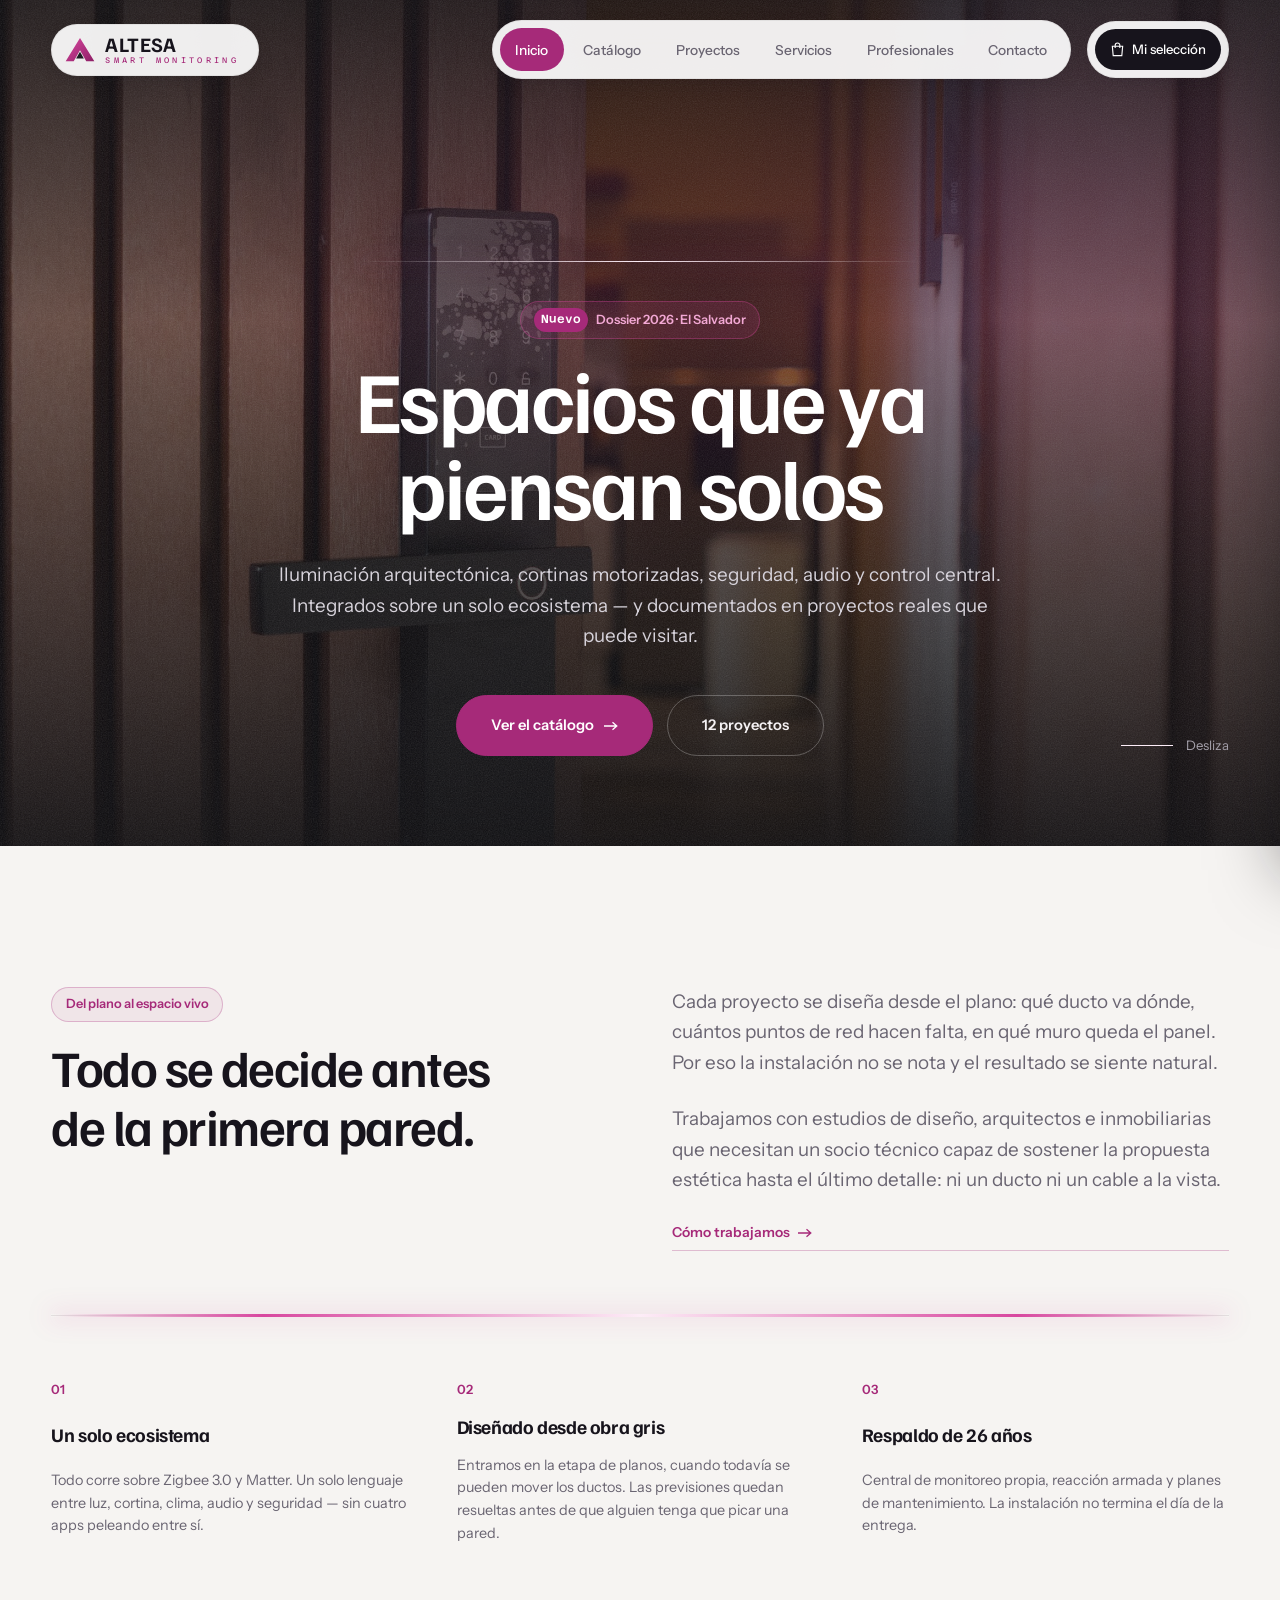
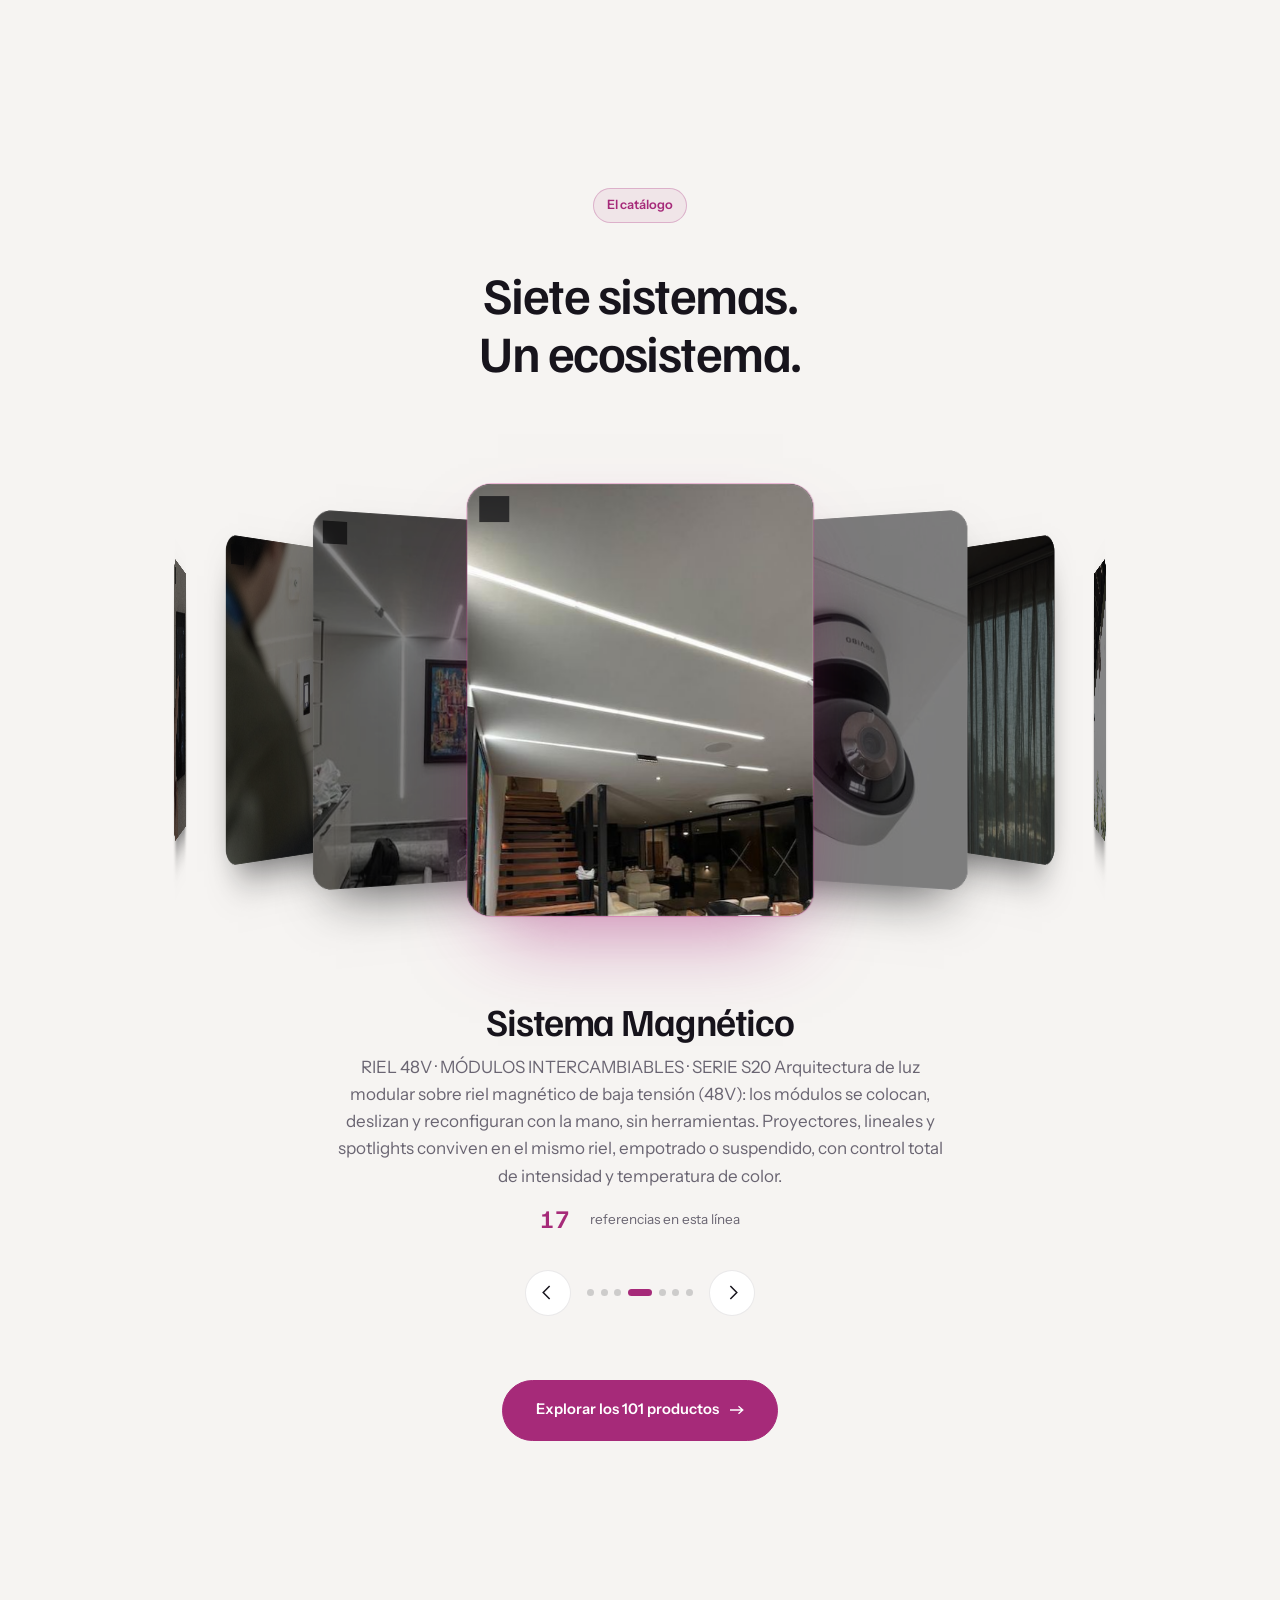
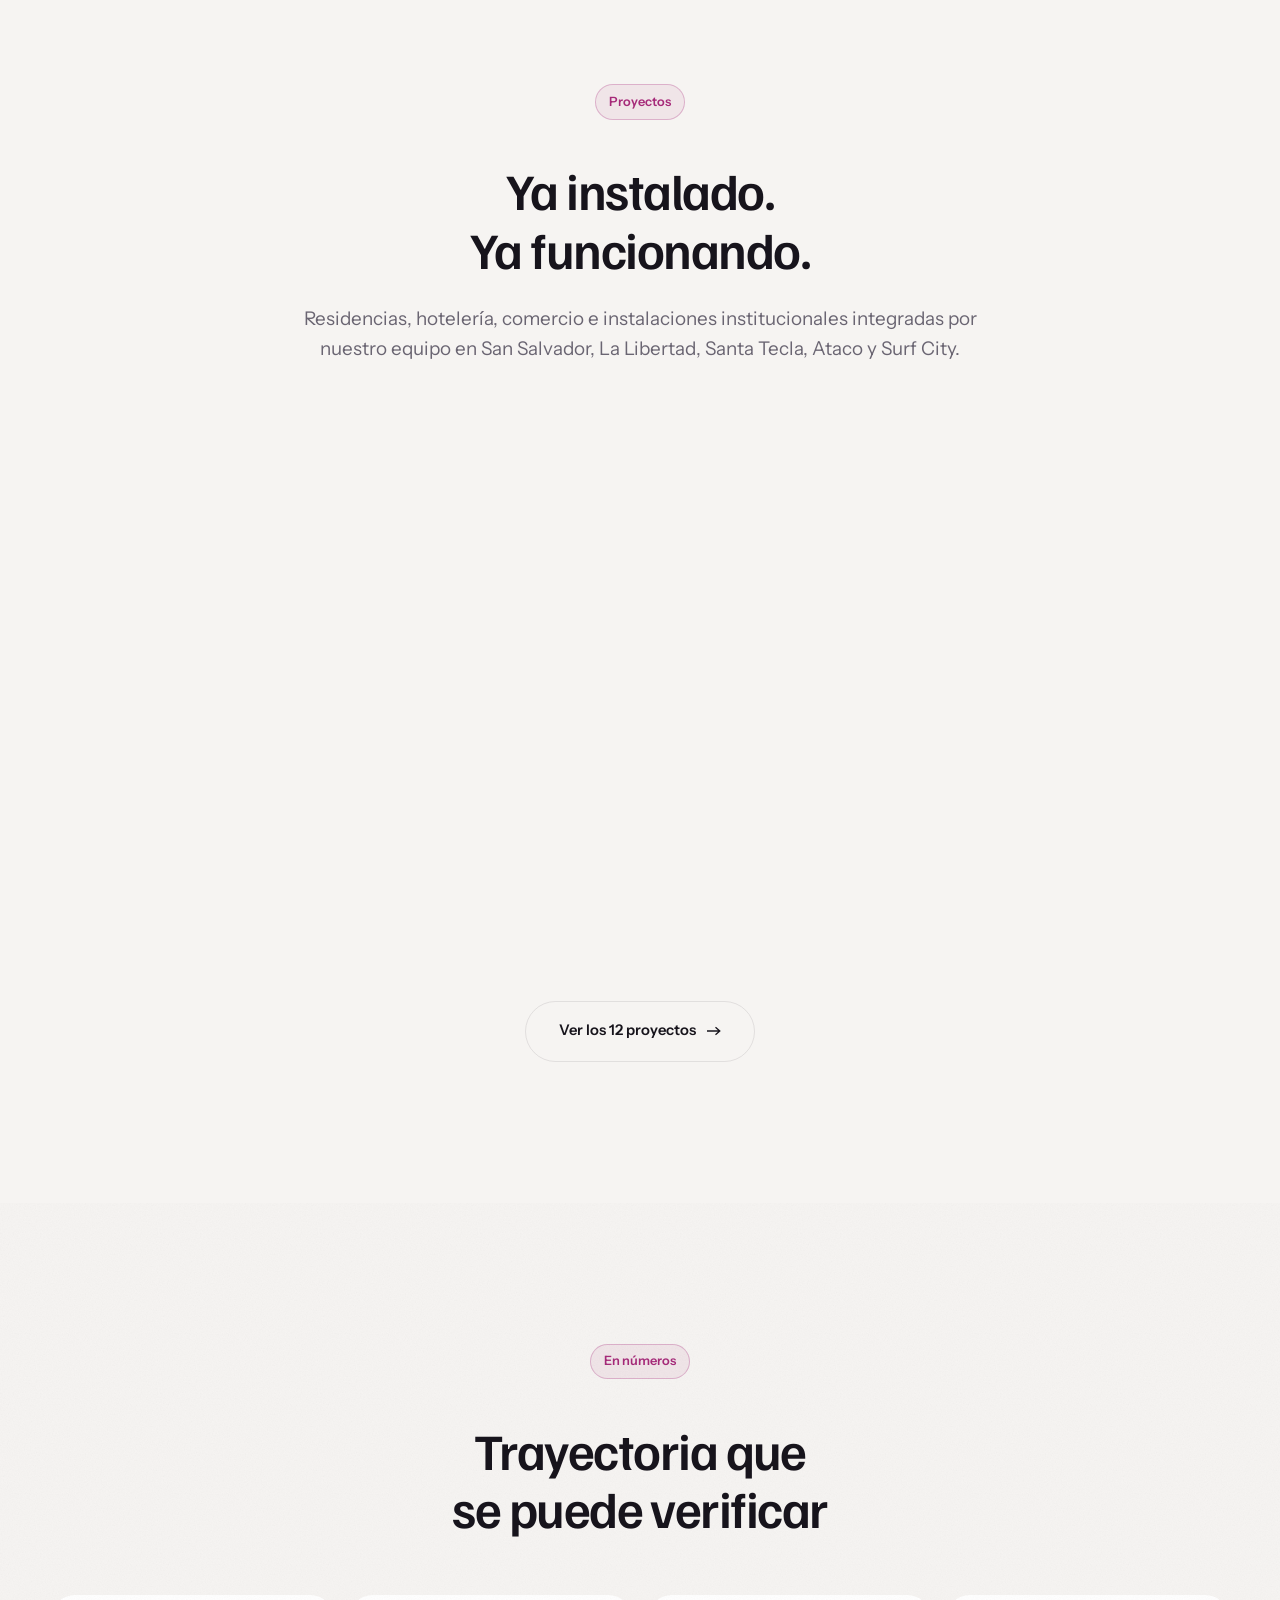
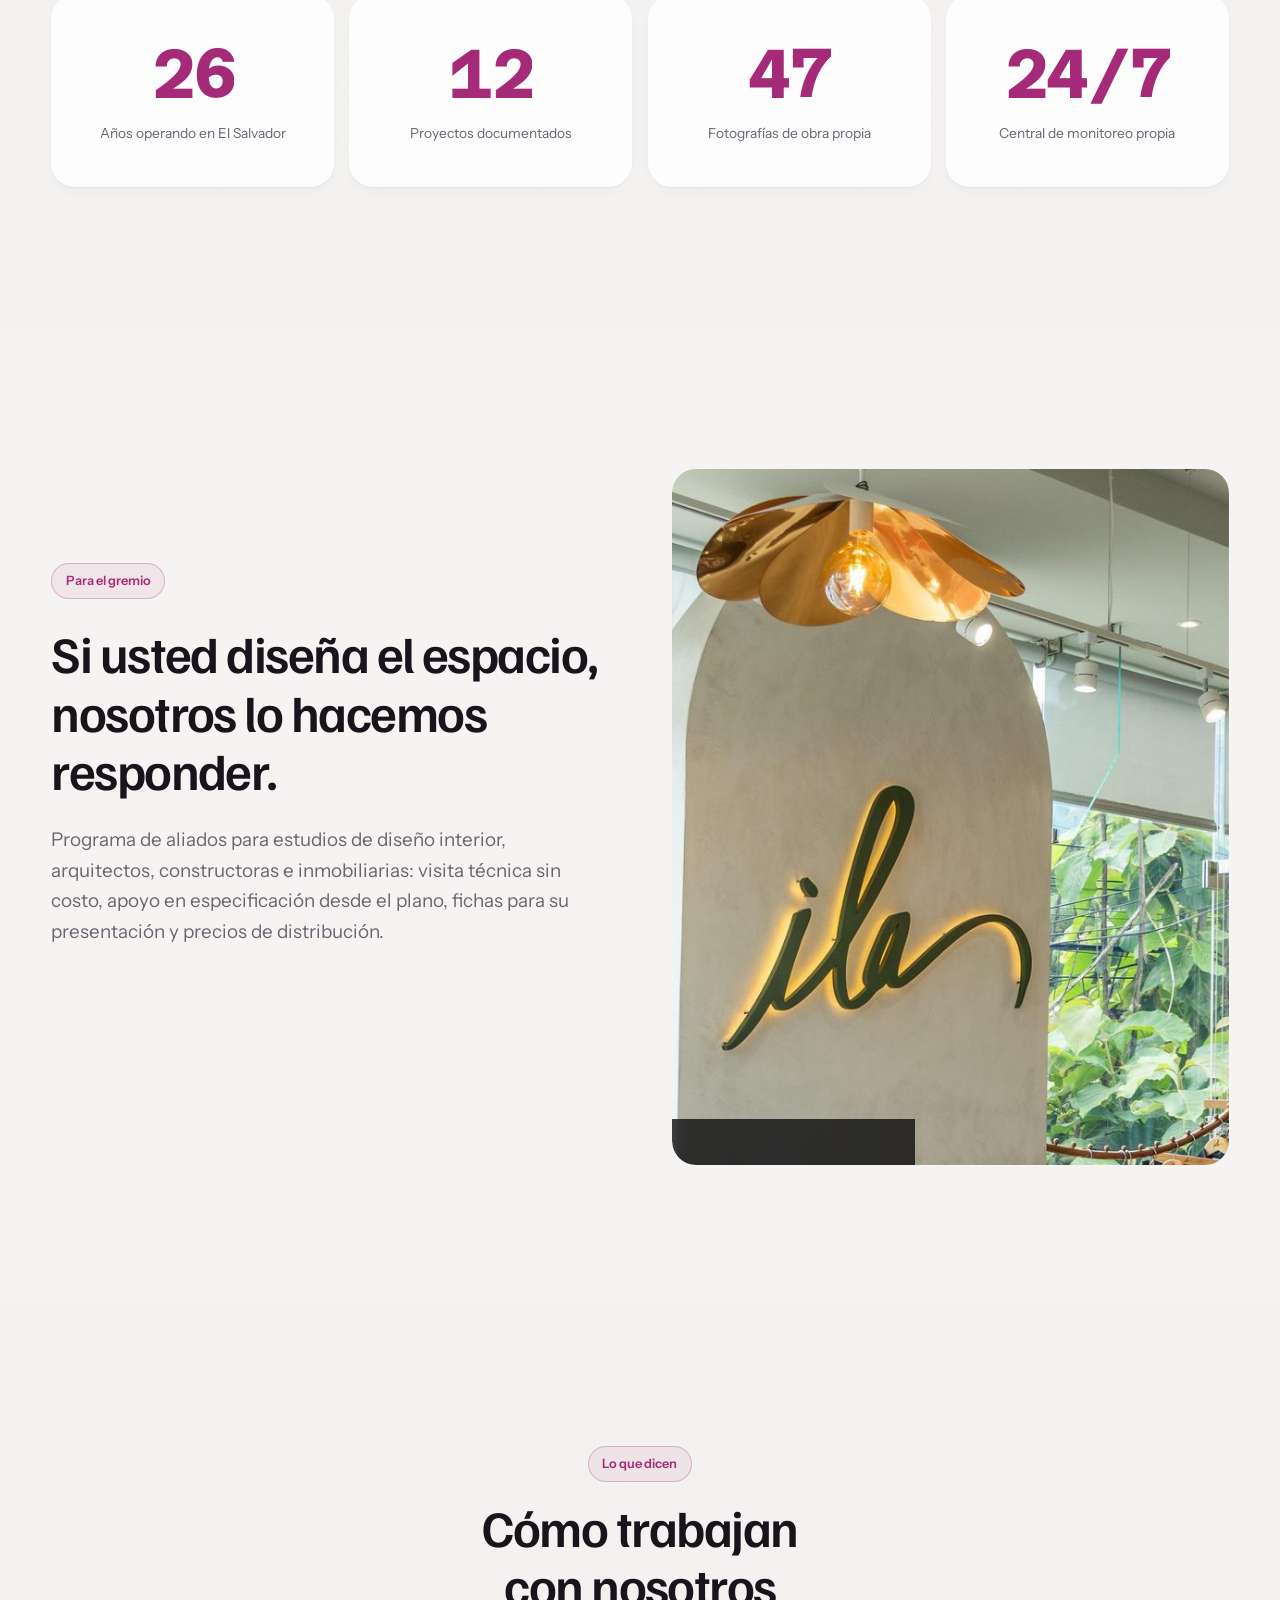
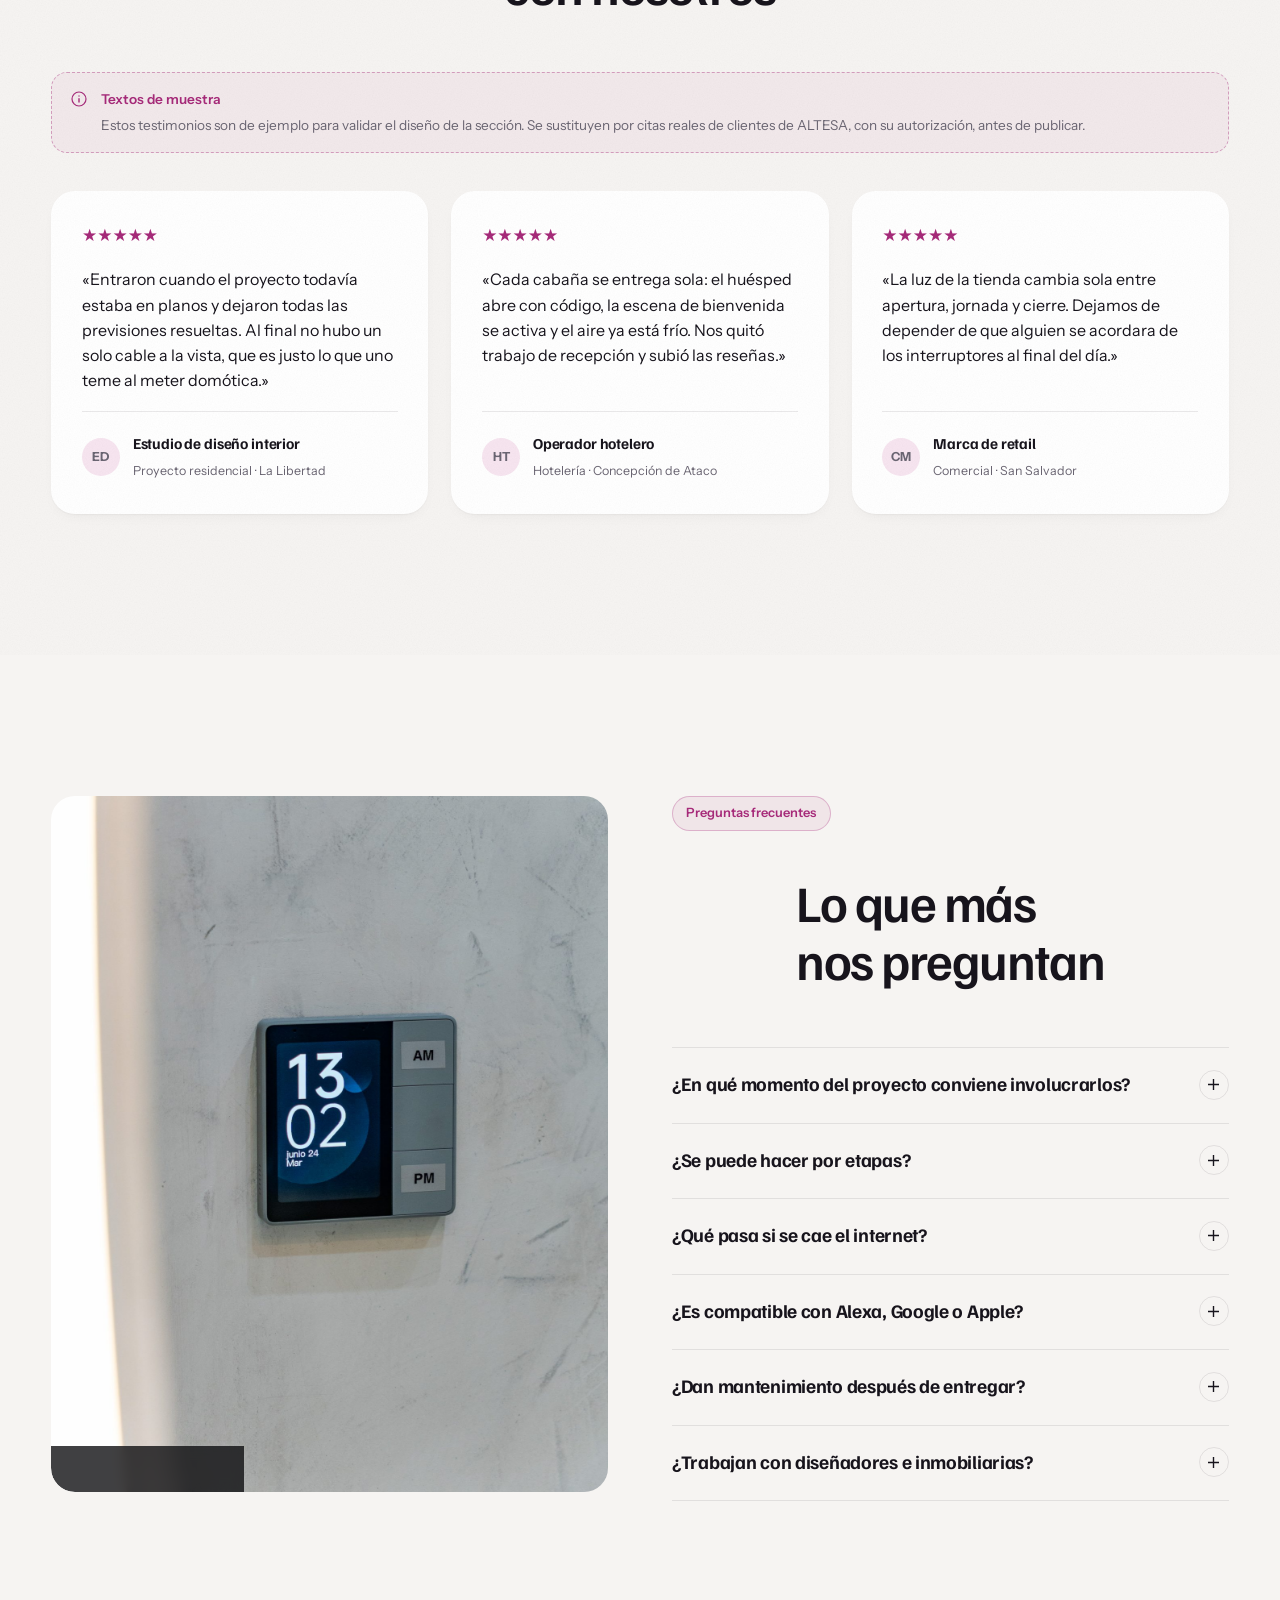
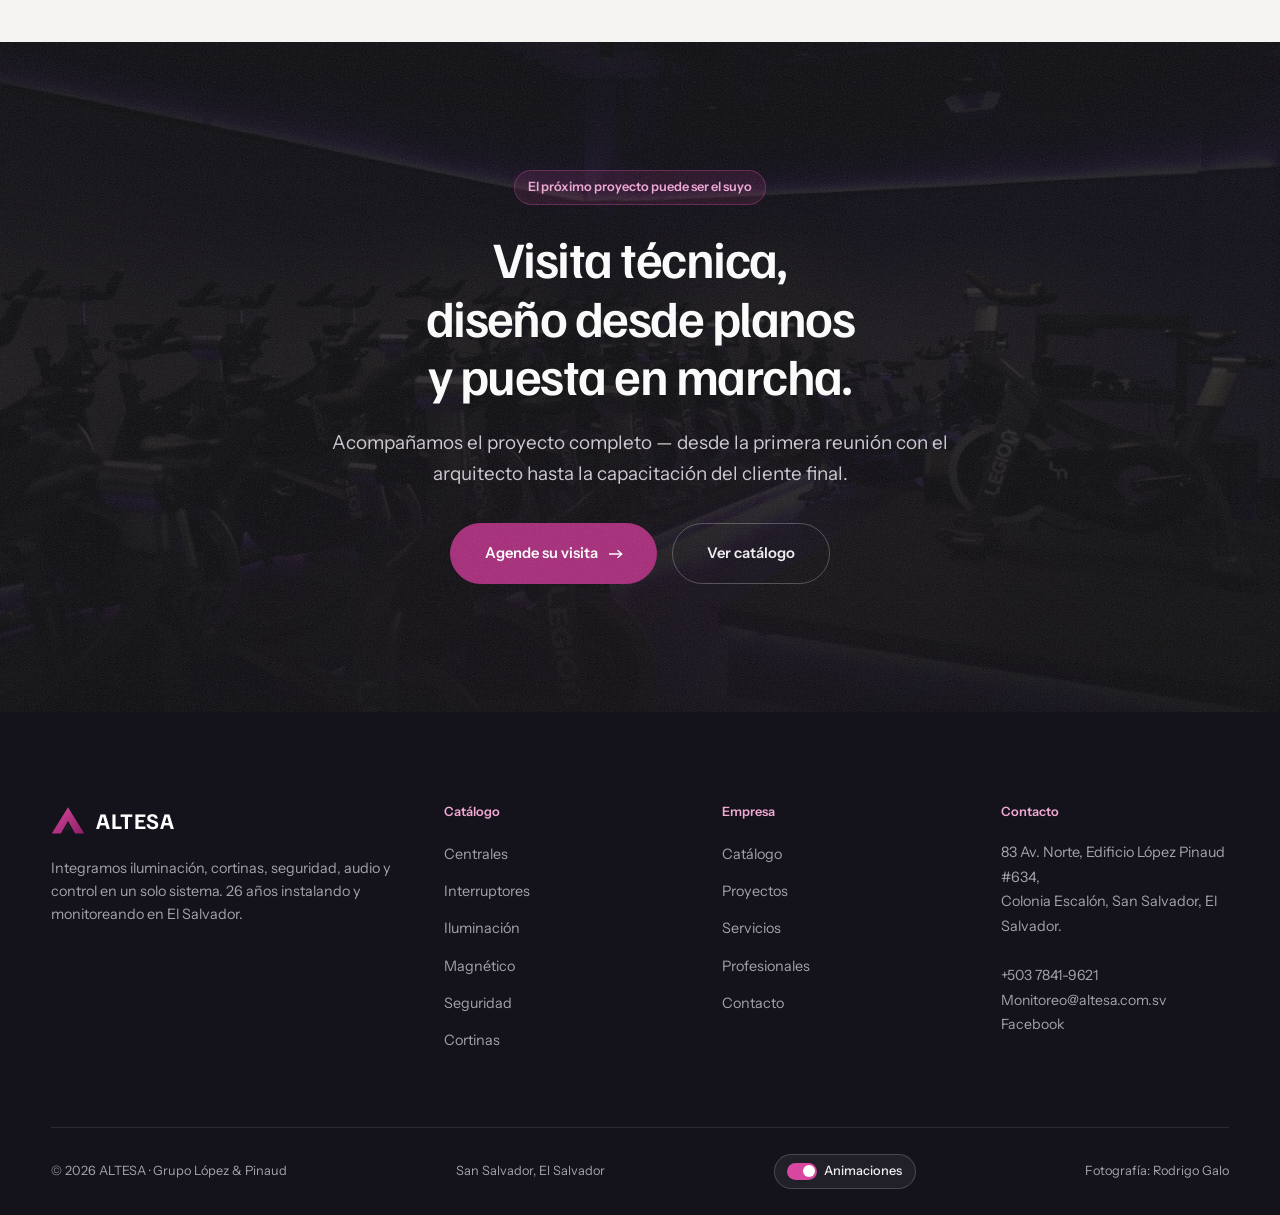
==== public/index.html @ 758accfa "Barra de filtros compacta: de 380 a 130 px Con 7 categorías y 20 tipos, la barra pegajosa ocupaba má" ====
<!doctype html>
<html lang="es">
<head>
<meta charset="utf-8">
<meta name="viewport" content="width=device-width,initial-scale=1">
<title>ALTESA Smart Monitoring · Catálogo de espacios inteligentes</title>
<meta name="description" content="Iluminación arquitectónica, cortinas motorizadas, seguridad, audio y control central para residencias, hotelería y comercio en El Salvador. Catálogo para diseñadores, arquitectos e inmobiliarias.">
<link rel="preconnect" href="https://fonts.googleapis.com">
<link rel="preconnect" href="https://fonts.gstatic.com" crossorigin>
<link href="https://fonts.googleapis.com/css2?family=Familjen+Grotesk:wght@400;500;600;700&family=Instrument+Sans:wght@400;500;600&family=Azeret+Mono:wght@400;500&display=swap" rel="stylesheet">
<link rel="stylesheet" href="assets/css/site.css?v=20260812-6">
</head>
<body>

<!-- ================= 01 · HERO ================= -->
<section class="hero grain">
  <div class="hero__media">
    <img src="img/hero/hero-op1-chapa-ataco.jpg" alt="Chapa inteligente instalada por ALTESA en una puerta de Cabañas Ataco, con el interior encendido detrás" fetchpriority="high">
  </div>
  <div class="wrap hero__in">
    <div class="hero__beam"></div>
    <div data-mo-group="">
      <p class="tagline"><b>Nuevo</b> Dossier 2026 · El Salvador</p>
      <h1 class="display d1 mt-s">Espacios que ya piensan solos</h1>
      <p class="lead">Iluminación arquitectónica, cortinas motorizadas, seguridad, audio y control central.
        Integrados sobre un solo ecosistema — y documentados en proyectos reales que puede visitar.</p>
      <div class="hero__acts">
        <a class="btn btn--lg" href="catalogo.html"><span>Ver el catálogo</span><svg class="arw" width="14" height="10" viewBox="0 0 14 10" fill="none"><path d="M0 5h12M8.5 1.2 12.8 5 8.5 8.8" stroke="currentColor" stroke-width="1.3"/></svg></a>
        <a class="btn btn--ghost btn--lg" href="proyectos.html"><span>12 proyectos</span></a>
      </div>
    </div>
  </div>
  <div class="hero__scroll"><i></i><span>Desliza</span></div>
</section>

<!-- ================= 02 · POSICIONAMIENTO ================= -->
<section class="section">
  <div class="wrap">
    <div class="split split--top">
      <div data-mo-group="">
        <p class="tagline">Del plano al espacio vivo</p>
        <h2 class="display d2 mt-s">Todo se decide antes<br>de la primera pared.</h2>
      </div>
      <div class="stack" data-mo-group="">
        <p class="lead">Cada proyecto se diseña desde el plano: qué ducto va dónde, cuántos puntos de red hacen falta,
          en qué muro queda el panel. Por eso la instalación no se nota y el resultado se siente natural.</p>
        <p class="lead">Trabajamos con estudios de diseño, arquitectos e inmobiliarias que necesitan un socio técnico
          capaz de sostener la propuesta estética hasta el último detalle: ni un ducto ni un cable a la vista.</p>
        <a class="linkline" href="servicios.html" style="color:var(--plum)">Cómo trabajamos
          <svg class="arw" width="14" height="10" viewBox="0 0 14 10" fill="none"><path d="M0 5h12M8.5 1.2 12.8 5 8.5 8.8" stroke="currentColor" stroke-width="1.3"/></svg></a>
      </div>
    </div>

    <div class="lightline mt-l"></div>

    <div class="pillars mt-l" data-mo-group="">
      <div class="pillar">
        <span class="pillar__n">01</span>
        <h3>Un solo ecosistema</h3>
        <p>Todo corre sobre Zigbee 3.0 y Matter. Un solo lenguaje entre luz, cortina, clima, audio y seguridad —
          sin cuatro apps peleando entre sí.</p>
      </div>
      <div class="pillar">
        <span class="pillar__n">02</span>
        <h3>Diseñado desde obra gris</h3>
        <p>Entramos en la etapa de planos, cuando todavía se pueden mover los ductos. Las previsiones quedan resueltas antes de que
          alguien tenga que picar una pared.</p>
      </div>
      <div class="pillar">
        <span class="pillar__n">03</span>
        <h3>Respaldo de 26 años</h3>
        <p>Central de monitoreo propia, reacción armada y planes de mantenimiento. La instalación no termina
          el día de la entrega.</p>
      </div>
    </div>
  </div>
</section>

<!-- ================= 03 · CATÁLOGO (coverflow a pantalla) ================= -->
<section class="section sec-full" id="catalogo">
  <div class="wrap">
    <div class="shead" data-mo-group="">
      <p class="tagline">El catálogo</p>
      <h2 class="display d2 mt-s">Siete sistemas.<br>Un ecosistema.</h2>
    </div>
  </div>
  <div class="wrap wrap--wide">
    <div id="coverflow" tabindex="0" aria-label="Categorías del catálogo"></div>
  </div>
  <div class="wrap center mt-l" data-mo>
    <a class="btn btn--lg" href="catalogo.html"><span>Explorar los 101 productos</span><svg class="arw" width="14" height="10" viewBox="0 0 14 10" fill="none"><path d="M0 5h12M8.5 1.2 12.8 5 8.5 8.8" stroke="currentColor" stroke-width="1.3"/></svg></a>
  </div>
</section>

<!-- ================= 04 · PROYECTOS (marquesina) ================= -->
<section class="section">
  <div class="wrap">
    <div class="shead" data-mo-group="">
      <p class="tagline">Proyectos</p>
      <h2 class="display d2 mt-s">Ya instalado.<br>Ya funcionando.</h2>
      <p class="lead">Residencias, hotelería, comercio e instalaciones institucionales integradas por nuestro equipo
        en San Salvador, La Libertad, Santa Tecla, Ataco y Surf City.</p>
    </div>
  </div>
  <div id="mqProyectos"></div>
  <div class="wrap center mt-l" data-mo>
    <a class="btn btn--ghost btn--lg" href="proyectos.html"><span>Ver los 12 proyectos</span><svg class="arw" width="14" height="10" viewBox="0 0 14 10" fill="none"><path d="M0 5h12M8.5 1.2 12.8 5 8.5 8.8" stroke="currentColor" stroke-width="1.3"/></svg></a>
  </div>
</section>

<!-- ================= 05 · CONTADOR ================= -->
<section class="section dark grain">
  <div class="wrap">
    <div class="shead center" data-mo-group="">
      <p class="tagline">En números</p>
      <h2 class="display d2 mt-s">Trayectoria que<br>se puede verificar</h2>
    </div>
  </div>
  <div class="wrap">
    <div class="counter">
      <div class="cstat" data-mo>
        <span class="cstat__v"><span class="odo" data-odo="26"></span></span>
        <span class="cstat__lbl">Años operando en El Salvador</span>
      </div>
      <div class="cstat" data-mo>
        <span class="cstat__v"><span class="odo" data-odo="12"></span></span>
        <span class="cstat__lbl">Proyectos documentados</span>
      </div>
      <div class="cstat" data-mo>
        <span class="cstat__v"><span class="odo" data-odo="47"></span></span>
        <span class="cstat__lbl">Fotografías de obra propia</span>
      </div>
      <div class="cstat" data-mo>
        <span class="cstat__v"><span class="odo" data-odo="24/7"></span></span>
        <span class="cstat__lbl">Central de monitoreo propia</span>
      </div>
    </div>
  </div>
</section>

<!-- ================= 06 · PROFESIONALES ================= -->
<section class="section">
  <div class="wrap">
    <div class="split">
      <div class="stack" data-mo-group="">
        <p class="tagline">Para el gremio</p>
        <h2 class="display d2">Si usted diseña el espacio,<br>nosotros lo hacemos responder.</h2>
        <p class="lead">Programa de aliados para estudios de diseño interior, arquitectos, constructoras
          e inmobiliarias: visita técnica sin costo, apoyo en especificación desde el plano,
          fichas para su presentación y precios de distribución.</p>
        <div class="hero__acts">
          <a class="btn" href="profesionales.html"><span>Programa de aliados</span><svg class="arw" width="14" height="10" viewBox="0 0 14 10" fill="none"><path d="M0 5h12M8.5 1.2 12.8 5 8.5 8.8" stroke="currentColor" stroke-width="1.3"/></svg></a>
          <a class="btn btn--ghost" href="contacto.html"><span>Agendar visita</span></a>
        </div>
      </div>
      <figure class="figure" style="aspect-ratio:4/5" data-mo="right">
        <img class="par" data-par="34" src="img/proyectos/ila-studio-01.jpg" alt="ILA Studio: iluminación arquitectónica y escenas comerciales instaladas por ALTESA">
        <figcaption>ILA Studio · San Benito, San Salvador</figcaption>
      </figure>
    </div>
  </div>
</section>

<!-- ================= 07 · RESEÑAS ================= -->
<section class="section dark grain">
  <div class="wrap">
    <div class="shead">
      <div class="shead__top">
        <div data-mo-group="">
          <p class="tagline">Lo que dicen</p>
          <h2 class="display d2 mt-s">Cómo trabajan<br>con nosotros</h2>
        </div>
      </div>
    </div>

    <div class="notice" style="margin-bottom:clamp(1.5rem,3vw,2.4rem)" data-mo>
      <svg width="16" height="16" viewBox="0 0 16 16" fill="none" aria-hidden="true"><circle cx="8" cy="8" r="7" stroke="currentColor" stroke-width="1.2"/><path d="M8 7.2v4.2M8 4.6v.9" stroke="currentColor" stroke-width="1.4"/></svg>
      <p><b>Textos de muestra</b>Estos testimonios son de ejemplo para validar el diseño de la sección.
        Se sustituyen por citas reales de clientes de ALTESA, con su autorización, antes de publicar.</p>
    </div>

    <div class="revs" data-mo-group="">
      <article class="rev">
        <div class="rev__stars" aria-label="5 de 5">★★★★★</div>
        <p>«Entraron cuando el proyecto todavía estaba en planos y dejaron todas las previsiones resueltas.
          Al final no hubo un solo cable a la vista, que es justo lo que uno teme al meter domótica.»</p>
        <div class="rev__who"><span class="rev__av">ED</span>
          <div><b>Estudio de diseño interior</b><span>Proyecto residencial · La Libertad</span></div></div>
      </article>
      <article class="rev">
        <div class="rev__stars" aria-label="5 de 5">★★★★★</div>
        <p>«Cada cabaña se entrega sola: el huésped abre con código, la escena de bienvenida se activa
          y el aire ya está frío. Nos quitó trabajo de recepción y subió las reseñas.»</p>
        <div class="rev__who"><span class="rev__av">HT</span>
          <div><b>Operador hotelero</b><span>Hotelería · Concepción de Ataco</span></div></div>
      </article>
      <article class="rev">
        <div class="rev__stars" aria-label="5 de 5">★★★★★</div>
        <p>«La luz de la tienda cambia sola entre apertura, jornada y cierre. Dejamos de depender
          de que alguien se acordara de los interruptores al final del día.»</p>
        <div class="rev__who"><span class="rev__av">CM</span>
          <div><b>Marca de retail</b><span>Comercial · San Salvador</span></div></div>
      </article>
    </div>
  </div>
</section>

<!-- ================= 08 · PREGUNTAS ================= -->
<section class="section">
  <div class="wrap">
    <div class="split split--top">

      <figure class="figure figure--sticky" style="aspect-ratio:4/5" data-mo="left">
        <img class="par" data-par="26" src="img/proyectos/ila-studio-06.jpg" alt="Panel táctil de pared instalado por ALTESA en ILA Studio">
        <figcaption>Panel de control · ILA Studio</figcaption>
      </figure>

      <div>
    <div class="shead" style="justify-items:start;text-align:left" data-mo-group="">
      <p class="tagline">Preguntas frecuentes</p>
      <h2 class="display d2 mt-s">Lo que más<br>nos preguntan</h2>
    </div>

    <div class="acc" data-solo data-mo>
      <div class="acc__item">
        <button class="acc__q" type="button" aria-expanded="false">
          <span>¿En qué momento del proyecto conviene involucrarlos?</span>
          <span class="acc__ico"><svg width="11" height="11" viewBox="0 0 12 12" fill="none"><path d="M6 0v12M0 6h12" stroke="currentColor" stroke-width="1.5"/></svg></span>
        </button>
        <div class="acc__a"><div><p>Lo ideal es en planos, antes de fundir o levantar paredes. Ahí definimos ductos,
          puntos de red y alimentación sin costo adicional de obra. Aun así trabajamos en remodelaciones:
          existen módulos inalámbricos y de batería que evitan picar.</p></div></div>
      </div>
      <div class="acc__item">
        <button class="acc__q" type="button" aria-expanded="false">
          <span>¿Se puede hacer por etapas?</span>
          <span class="acc__ico"><svg width="11" height="11" viewBox="0 0 12 12" fill="none"><path d="M6 0v12M0 6h12" stroke="currentColor" stroke-width="1.5"/></svg></span>
        </button>
        <div class="acc__a"><div><p>Sí, y es lo que más recomendamos. Se deja el cableado y el gateway desde el inicio
          y luego se van sumando líneas — iluminación primero, después cortinas, audio o seguridad —
          sin rehacer nada de lo instalado.</p></div></div>
      </div>
      <div class="acc__item">
        <button class="acc__q" type="button" aria-expanded="false">
          <span>¿Qué pasa si se cae el internet?</span>
          <span class="acc__ico"><svg width="11" height="11" viewBox="0 0 12 12" fill="none"><path d="M6 0v12M0 6h12" stroke="currentColor" stroke-width="1.5"/></svg></span>
        </button>
        <div class="acc__a"><div><p>Las escenas, los horarios y los interruptores siguen funcionando: la lógica vive
          en el gateway local, dentro de la casa. Se pierde únicamente el control remoto desde fuera
          hasta que vuelve la conexión.</p></div></div>
      </div>
      <div class="acc__item">
        <button class="acc__q" type="button" aria-expanded="false">
          <span>¿Es compatible con Alexa, Google o Apple?</span>
          <span class="acc__ico"><svg width="11" height="11" viewBox="0 0 12 12" fill="none"><path d="M6 0v12M0 6h12" stroke="currentColor" stroke-width="1.5"/></svg></span>
        </button>
        <div class="acc__a"><div><p>Trabajamos sobre Zigbee 3.0 y Matter, que es el estándar al que se están alineando
          los grandes asistentes. Eso protege la inversión: los dispositivos siguen siendo compatibles
          aunque el cliente cambie de ecosistema más adelante.</p></div></div>
      </div>
      <div class="acc__item">
        <button class="acc__q" type="button" aria-expanded="false">
          <span>¿Dan mantenimiento después de entregar?</span>
          <span class="acc__ico"><svg width="11" height="11" viewBox="0 0 12 12" fill="none"><path d="M6 0v12M0 6h12" stroke="currentColor" stroke-width="1.5"/></svg></span>
        </button>
        <div class="acc__a"><div><p>Sí. Ofrecemos planes de mantenimiento preventivo y, para los sistemas de intrusión,
          monitoreo 24/7 desde nuestra central con reacción armada. Es la operación con la que ALTESA
          lleva 26 años.</p></div></div>
      </div>
      <div class="acc__item">
        <button class="acc__q" type="button" aria-expanded="false">
          <span>¿Trabajan con diseñadores e inmobiliarias?</span>
          <span class="acc__ico"><svg width="11" height="11" viewBox="0 0 12 12" fill="none"><path d="M6 0v12M0 6h12" stroke="currentColor" stroke-width="1.5"/></svg></span>
        </button>
        <div class="acc__a"><div><p>Es buena parte de nuestro trabajo. Tenemos un programa de aliados con precios de
          distribución, apoyo en especificación desde el plano y material para su presentación.
          <a href="profesionales.html" style="color:var(--plum);text-decoration:underline;text-underline-offset:3px">Ver el programa</a>.</p></div></div>
      </div>
    </div>

      </div>
    </div>
  </div>
</section>

<!-- ================= 09 · CTA ================= -->
<section class="cta cta--photo grain">
  <div class="cta__bg"><img class="par" data-par="40" src="img/proyectos/legion-04.jpg" alt=""></div>
  <div class="wrap cta__in" data-mo-group="">
    <p class="tagline">El próximo proyecto puede ser el suyo</p>
    <h2 class="display d2">Visita técnica,<br>diseño desde planos<br>y puesta en marcha.</h2>
    <p class="lead">Acompañamos el proyecto completo — desde la primera reunión con el arquitecto
      hasta la capacitación del cliente final.</p>
    <div class="cta__acts">
      <a class="btn btn--lg" href="contacto.html"><span>Agende su visita</span><svg class="arw" width="14" height="10" viewBox="0 0 14 10" fill="none"><path d="M0 5h12M8.5 1.2 12.8 5 8.5 8.8" stroke="currentColor" stroke-width="1.3"/></svg></a>
      <a class="btn btn--ghost btn--lg" href="catalogo.html"><span>Ver catálogo</span></a>
    </div>
  </div>
</section>

<script src="assets/js/data-catalogo.js?v=20260812-6"></script>
<script src="assets/js/data-proyectos.js?v=20260812-6"></script>
<script src="assets/js/site.js?v=20260812-6"></script>
</body>
</html>
---- public/assets/css/site.css ----
/* =========================================================================
   ALTESA Smart Monitoring — Sistema de diseño v1
   Concepto: "Portafolio de iluminación arquitectónica × ficha técnica"
   Motivo propietario: LA LÍNEA DE LUZ (su propio producto)
   ========================================================================= */

/* ---------- 1. Tokens --------------------------------------------------- */
:root{
  /* Marca */
  --plum:        #A62A79;
  --plum-2:      #D8479F;
  --plum-3:      #F2A8D4;
  --plum-soft:   #F7E5F0;
  --teal:        #0E3B49;
  --teal-2:      #14526605;

  /* Neutros oscuros */
  --ink:         #0B0B0E;
  --ink-2:       #111116;
  --ink-3:       #17171D;
  --ink-4:       #202027;

  /* Neutros claros */
  --paper:       #FFFFFF;
  --paper-2:     #F7F5F6;
  --paper-3:     #EDEAEC;

  /* Texto */
  --tx-dark:     #12121A;
  --tx-mid:      #5F5F6C;
  --tx-light:    #F4F1F3;
  --tx-light-2:  #A6A2AC;

  /* Líneas */
  --hair-dark:   rgba(255,255,255,.10);
  --hair-light:  rgba(18,18,26,.11);

  /* Luz */
  --glow-core:   #FDEDF7;
  --glow:        0 0 22px rgba(216,71,159,.50);
  --glow-soft:   0 0 40px rgba(216,71,159,.28);

  /* Tipografía */
  --f-display: "Familjen Grotesk", "Montserrat", system-ui, sans-serif;
  --f-body:    "Instrument Sans", system-ui, -apple-system, sans-serif;
  --f-mono:    "Azeret Mono", ui-monospace, "SFMono-Regular", monospace;

  /* Ritmo */
  --pad:       clamp(1.25rem, 4vw, 4.5rem);
  --sec:       clamp(4.5rem, 11vw, 10rem);
  --maxw:      1320px;

  /* Geometría redondeada (lenguaje Habitline) */
  --radius:    16px;
  --radius-lg: 24px;
  --radius-xl: 32px;
  --pill:      999px;

  /* Sombras suaves en lugar de filetes */
  --sh-1: 0 1px 2px rgba(22,20,26,.04), 0 6px 16px -8px rgba(22,20,26,.08);
  --sh-2: 0 2px 6px rgba(22,20,26,.05), 0 16px 40px -16px rgba(22,20,26,.16);
  --sh-3: 0 30px 70px -28px rgba(22,20,26,.26);

  /* Movimiento */
  --ease:      cubic-bezier(.16,1,.3,1);
  --ease-2:    cubic-bezier(.4,0,.2,1);
}

/* ---------- 2. Reset ---------------------------------------------------- */
*,*::before,*::after{box-sizing:border-box}
html{-webkit-text-size-adjust:100%;scroll-behavior:smooth}
@media (prefers-reduced-motion:reduce){html{scroll-behavior:auto}}
body{
  margin:0;
  font-family:var(--f-body);
  font-size:clamp(.95rem,.55vw + .82rem,1.0625rem);
  line-height:1.62;
  color:var(--tx-dark);
  background:var(--paper);
  -webkit-font-smoothing:antialiased;
  text-rendering:optimizeLegibility;
  overflow-x:hidden;
}
img,svg,video{display:block;max-width:100%}
img{height:auto}
button,input,select,textarea{font:inherit;color:inherit}
button{background:none;border:0;cursor:pointer;padding:0}
a{color:inherit;text-decoration:none}
ul,ol{margin:0;padding:0;list-style:none}
h1,h2,h3,h4,p,figure{margin:0}
::selection{background:var(--plum);color:#fff}
:focus-visible{outline:2px solid var(--plum-2);outline-offset:3px;border-radius:2px}

/* ---------- 3. Tipografía ---------------------------------------------- */
.display{
  font-family:var(--f-display);
  font-weight:700;
  line-height:.94;
  letter-spacing:-.035em;
  text-wrap:balance;
  overflow-wrap:break-word; /* palabras largas no rompen el layout en pantallas angostas */
}
.d1{font-size:clamp(2.9rem, 8.4vw, 8.5rem)}
.d2{font-size:clamp(2.3rem, 5.6vw, 5.2rem)}
.d3{font-size:clamp(1.65rem, 3vw, 2.9rem)}
.d4{font-size:clamp(1.25rem, 1.7vw, 1.75rem);line-height:1.12;letter-spacing:-.02em}

.eyebrow{
  font-family:var(--f-mono);
  font-size:.6875rem;
  font-weight:500;
  letter-spacing:.34em;
  text-transform:uppercase;
  color:var(--plum);
}
.eyebrow--light{color:var(--plum-3)}
.lead{
  font-size:clamp(1.05rem,.6vw + .95rem,1.3rem);
  line-height:1.55;
  color:var(--tx-mid);
  max-width:60ch;
  text-wrap:pretty;
}
.lead--light{color:var(--tx-light-2)}
.num{
  font-family:var(--f-display);
  font-weight:700;
  letter-spacing:-.05em;
  font-variant-numeric:tabular-nums;
}
.mono{font-family:var(--f-mono);letter-spacing:.06em}

/* ---------- 4. Layout --------------------------------------------------- */
/* clip evita que las variantes de entrada laterales (data-mo="left|right"),
   que parten desplazadas, generen scroll horizontal antes de revelarse.
   A diferencia de hidden, no crea contenedor de scroll ni rompe el sticky. */
.wrap{width:100%;max-width:var(--maxw);margin-inline:auto;padding-inline:var(--pad);overflow-x:clip}
.wrap--narrow{max-width:1080px}
.section{padding-block:var(--sec)}
.section--tight{padding-block:clamp(3rem,6vw,5.5rem)}

.dark{background:var(--ink);color:var(--tx-light)}
.dark .lead{color:var(--tx-light-2)}
.dark .eyebrow{color:var(--plum-3)}

/* Grano fílmico sobre superficies oscuras */
.grain{position:relative;isolation:isolate}
.grain::after{
  content:"";position:absolute;inset:0;pointer-events:none;z-index:2;opacity:.34;
  background-image:url("data:image/svg+xml,%3Csvg xmlns='http://www.w3.org/2000/svg' width='160' height='160'%3E%3Cfilter id='n'%3E%3CfeTurbulence type='fractalNoise' baseFrequency='.82' numOctaves='3'/%3E%3CfeColorMatrix type='saturate' values='0'/%3E%3C/filter%3E%3Crect width='160' height='160' filter='url(%23n)' opacity='.42'/%3E%3C/svg%3E");
}

/* ---------- 5. MOTIVO: la línea de luz ---------------------------------- */
.lightline{
  position:relative;height:1px;width:100%;
  background:var(--hair-light);
  overflow:visible;
}
.dark .lightline,.lightline--onDark{background:var(--hair-dark)}
.lightline::after{
  content:"";position:absolute;inset:-1px 0;
  background:linear-gradient(90deg,transparent 0%,var(--plum-2) 18%,var(--glow-core) 50%,var(--plum-2) 82%,transparent 100%);
  box-shadow:var(--glow);
  transform:scaleX(0);transform-origin:left center;
  transition:transform 1.4s var(--ease);
}
.is-in .lightline::after,.lightline.is-in::after{transform:scaleX(1)}

/* Riel vertical de luz (índice de proyectos) */
.rail{position:relative;padding-left:clamp(1.5rem,3vw,3rem)}
.rail::before{
  content:"";position:absolute;left:0;top:0;bottom:0;width:1px;background:var(--hair-light);
}
.dark .rail::before{background:var(--hair-dark)}
.rail::after{
  content:"";position:absolute;left:-1px;top:0;width:3px;height:100%;
  background:linear-gradient(180deg,transparent,var(--plum-2) 35%,var(--glow-core) 50%,var(--plum-2) 65%,transparent);
  box-shadow:var(--glow);
  transform:scaleY(0);transform-origin:top;
  transition:transform 1.6s var(--ease);
}
.is-in.rail::after{transform:scaleY(1)}

/* ---------- 6. Botones -------------------------------------------------- */
.btn{
  --bg:var(--plum);--fg:#fff;--bd:var(--plum);
  display:inline-flex;align-items:center;gap:.7em;
  padding:.95em 1.7em;
  background:var(--bg);color:var(--fg);border:1px solid var(--bd);
  font-family:var(--f-mono);font-size:.7rem;font-weight:500;
  letter-spacing:.2em;text-transform:uppercase;
  border-radius:var(--radius);
  position:relative;overflow:hidden;
  transition:color .4s var(--ease-2),border-color .4s var(--ease-2),transform .4s var(--ease);
}
.btn > *{position:relative;z-index:1}
.btn::before{
  content:"";position:absolute;inset:0;background:var(--glow-core);
  transform:translateY(101%);transition:transform .5s var(--ease);
}
.btn:hover{color:var(--plum);border-color:var(--glow-core);transform:translateY(-2px)}
.btn:hover::before{transform:translateY(0)}
.btn:active{transform:translateY(0)}
.btn .arw{transition:transform .4s var(--ease)}
.btn:hover .arw{transform:translateX(4px)}

.btn--ghost{--bg:transparent;--fg:var(--tx-dark);--bd:var(--hair-light)}
.btn--ghost:hover{color:#fff;border-color:var(--plum)}
.btn--ghost::before{background:var(--plum)}
/* Sobre cualquier superficie oscura el fantasma debe ir en claro */
.dark .btn--ghost,.hero .btn--ghost,.phero .btn--ghost,.cta .btn--ghost,.ftr .btn--ghost{
  --fg:var(--tx-light);--bd:rgba(255,255,255,.26)
}

.btn--lg{padding:1.15em 2.2em;font-size:.75rem}

/* Enlace con línea de luz */
.linkline{
  display:inline-flex;align-items:center;gap:.6em;position:relative;
  font-family:var(--f-mono);font-size:.72rem;letter-spacing:.2em;text-transform:uppercase;
  padding-bottom:.5em;color:inherit;
}
.linkline::after{
  content:"";position:absolute;left:0;right:0;bottom:0;height:1px;background:currentColor;opacity:.28;
}
.linkline::before{
  content:"";position:absolute;left:0;bottom:0;height:1px;width:100%;
  background:var(--glow-core);box-shadow:var(--glow);
  transform:scaleX(0);transform-origin:left;transition:transform .55s var(--ease);z-index:1;
}
.linkline:hover::before{transform:scaleX(1)}
.linkline .arw{transition:transform .45s var(--ease)}
.linkline:hover .arw{transform:translateX(5px)}

/* ---------- 7. Header --------------------------------------------------- */
/* Navegación de pastillas flotantes (patrón Habitline, en clave ALTESA) */
.hdr{
  position:fixed;inset:0 0 auto;z-index:80;
  padding-top:clamp(.85rem,1.6vw,1.4rem);
  transition:transform .55s var(--ease),padding-top .45s var(--ease-2);
}
.hdr.is-hidden{transform:translateY(calc(-100% - 1.5rem))}
.hdr__in{display:flex;align-items:center;gap:clamp(.5rem,1.4vw,1rem);height:auto}

/* La pastilla: cristal oscuro que funciona sobre foto y sobre blanco */
.pill{
  display:flex;align-items:center;
  background:rgba(11,11,14,.70);
  backdrop-filter:blur(20px) saturate(165%);
  -webkit-backdrop-filter:blur(20px) saturate(165%);
  border:1px solid rgba(255,255,255,.13);
  border-radius:999px;
  box-shadow:0 12px 34px -18px rgba(0,0,0,.75);
  transition:background .45s var(--ease-2),border-color .45s var(--ease-2);
}
.hdr.is-stuck .pill{background:rgba(11,11,14,.86);border-color:rgba(255,255,255,.17)}

.hdr__brand{gap:.65rem;margin-right:auto;padding:.6rem 1.15rem .6rem .8rem}
.hdr__mark{width:30px;height:auto;flex:none}
.hdr__word{display:flex;flex-direction:column;line-height:1}
.hdr__word b{
  font-family:var(--f-display);font-size:1.28rem;font-weight:700;
  letter-spacing:.02em;color:#fff;
}
.hdr__word span{
  font-family:var(--f-mono);font-size:.5rem;letter-spacing:.42em;
  color:var(--plum-3);text-transform:uppercase;margin-top:.28em;
}
.nav{display:flex;align-items:center;gap:.2rem;padding:.42rem}
.nav a{
  position:relative;font-family:var(--f-mono);font-size:.66rem;font-weight:500;
  letter-spacing:.15em;text-transform:uppercase;color:var(--tx-light-2);
  padding:.75em 1.15em;border-radius:999px;
  transition:color .35s var(--ease-2),background .35s var(--ease-2);
}
.nav a::after{
  content:"";position:absolute;left:50%;translate:-50% 0;bottom:.42em;height:1px;width:16px;
  background:var(--glow-core);box-shadow:var(--glow);
  transform:scaleX(0);transition:transform .5s var(--ease);
}
.nav a:hover{color:#fff;background:rgba(255,255,255,.07)}
.nav a[aria-current="page"]{color:#fff;background:rgba(166,42,121,.30)}
.nav a[aria-current="page"]::after{transform:scaleX(1)}

.hdr__cta{display:flex;align-items:center;gap:.4rem;padding:.42rem}
.selbtn{
  position:relative;display:inline-flex;align-items:center;gap:.55em;
  padding:.75em 1.15em;border:0;border-radius:999px;background:rgba(255,255,255,.08);
  font-family:var(--f-mono);font-size:.64rem;letter-spacing:.15em;text-transform:uppercase;
  color:var(--tx-light);transition:background .35s var(--ease-2),color .35s;
}
.selbtn:hover{background:var(--plum);color:#fff}
.selbtn__n{
  min-width:1.5em;height:1.5em;display:grid;place-items:center;padding:0 .35em;
  background:var(--plum);color:#fff;border-radius:99px;font-size:.62rem;line-height:1;
}
.selbtn__n:empty,.selbtn__n[data-n="0"]{display:none}

.burger{display:none;width:40px;height:40px;place-items:center;border:0;border-radius:999px;background:rgba(255,255,255,.08)}
.burger i{display:block;width:17px;height:1px;background:#fff;position:relative;transition:background .3s}
.burger i::before,.burger i::after{content:"";position:absolute;left:0;width:17px;height:1px;background:#fff;transition:transform .4s var(--ease)}
.burger i::before{top:-5px}.burger i::after{top:5px}
.is-open .burger i{background:transparent}
.is-open .burger i::before{transform:translateY(5px) rotate(45deg)}
.is-open .burger i::after{transform:translateY(-5px) rotate(-45deg)}

@media (max-width:1080px){
  .burger{display:grid}
  .nav{
    position:fixed;inset:0;background:rgba(11,11,14,.97);backdrop-filter:blur(24px);
    border:0;border-radius:0;box-shadow:none;padding:0;
    flex-direction:column;justify-content:center;gap:.5rem;
    opacity:0;visibility:hidden;transition:opacity .45s var(--ease-2),visibility .45s;
  }
  .nav a{font-size:1.05rem;letter-spacing:.2em;padding:.85em 1.6em}
  .nav a::after{display:none}
  body.is-open .nav{opacity:1;visibility:visible}
  body.is-open{overflow:hidden}
  .hdr__cta .selbtn span:not(.selbtn__n){display:none}
}

/* ---------- 8. Hero ----------------------------------------------------- */
.hero{position:relative;min-height:clamp(560px,94svh,1000px);display:flex;align-items:flex-end;background:var(--ink);overflow:hidden}
.hero__media{position:absolute;inset:0;z-index:0}
.hero__media img{width:100%;height:100%;object-fit:cover;opacity:.62;transform:scale(1.06);animation:heroPan 22s var(--ease-2) forwards}
@keyframes heroPan{to{transform:scale(1)}}
.hero__media::after{
  content:"";position:absolute;inset:0;
  background:
    linear-gradient(180deg,rgba(11,11,14,.82) 0%,rgba(11,11,14,.25) 38%,rgba(11,11,14,.92) 100%),
    radial-gradient(120% 90% at 78% 22%,rgba(166,42,121,.34),transparent 62%);
}
.hero__in{position:relative;z-index:3;width:100%;padding-bottom:clamp(3rem,7vw,6rem);padding-top:clamp(8rem,14vw,12rem)}
.hero__beam{
  height:1px;width:min(560px,80%);margin-bottom:clamp(1.6rem,3vw,2.6rem);
  background:linear-gradient(90deg,var(--glow-core),var(--plum-2) 55%,transparent);
  box-shadow:var(--glow);
  transform-origin:left;animation:beamIn 1.5s var(--ease) .35s both;
}
@keyframes beamIn{from{transform:scaleX(0)}to{transform:scaleX(1)}}
.hero h1{color:#fff;max-width:16ch}
.hero .lead{margin-top:clamp(1.2rem,2.4vw,2rem);color:#D6D2DA}
.hero__acts{display:flex;flex-wrap:wrap;gap:.9rem;margin-top:clamp(1.8rem,3.4vw,2.8rem)}
.hero__meta{
  display:flex;flex-wrap:wrap;gap:clamp(1.5rem,4vw,4rem);
  margin-top:clamp(2.6rem,5vw,4.5rem);padding-top:1.6rem;border-top:1px solid var(--hair-dark);
}
.hero__meta div{display:flex;flex-direction:column;gap:.3rem}
.hero__meta b{font-family:var(--f-display);font-size:clamp(1.5rem,2.4vw,2.3rem);font-weight:700;color:#fff;letter-spacing:-.03em}
.hero__meta span{font-family:var(--f-mono);font-size:.64rem;letter-spacing:.22em;text-transform:uppercase;color:var(--tx-light-2)}

.hero__scroll{
  position:absolute;right:var(--pad);bottom:clamp(3rem,7vw,6rem);z-index:3;
  display:flex;align-items:center;gap:.8rem;
  font-family:var(--f-mono);font-size:.6rem;letter-spacing:.26em;text-transform:uppercase;color:var(--tx-light-2);
}
.hero__scroll i{display:block;width:52px;height:1px;background:var(--hair-dark);position:relative;overflow:hidden}
.hero__scroll i::after{content:"";position:absolute;inset:0;background:var(--glow-core);box-shadow:var(--glow);animation:scrollPulse 2.6s var(--ease-2) infinite}
@keyframes scrollPulse{0%{transform:translateX(-100%)}55%,100%{transform:translateX(100%)}}
@media (max-width:820px){.hero__scroll{display:none}}

/* Hero interior (páginas secundarias) */
.phero{position:relative;background:var(--ink);color:#fff;overflow:hidden;padding-top:clamp(8rem,14vw,12rem);padding-bottom:clamp(3rem,6vw,5rem)}
.phero__bg{position:absolute;inset:0;z-index:0}
.phero__bg img{width:100%;height:100%;object-fit:cover;opacity:.30}
.phero__bg::after{content:"";position:absolute;inset:0;background:linear-gradient(180deg,rgba(11,11,14,.78),rgba(11,11,14,.97)),radial-gradient(90% 80% at 82% 10%,rgba(166,42,121,.36),transparent 60%)}
.phero__in{position:relative;z-index:3}
.phero h1{max-width:18ch;margin-top:1.1rem}
.phero .lead{margin-top:1.4rem}

/* ---------- 9. Encabezado de sección ------------------------------------ */
.shead{display:grid;gap:clamp(1rem,2vw,1.6rem);margin-bottom:clamp(2.2rem,4.5vw,4rem)}
.shead__top{display:flex;flex-wrap:wrap;align-items:baseline;justify-content:space-between;gap:1rem}
.shead h2{max-width:20ch}
.shead .lead{max-width:52ch}

/* ---------- 10. Grid de categorías -------------------------------------- */
/* 9 categorías → retícula exacta 3×3, sin celdas huérfanas */
.cats{display:grid;grid-template-columns:repeat(3,1fr);gap:1px;background:var(--hair-dark)}
@media (max-width:1000px){.cats{grid-template-columns:repeat(2,1fr)}}
@media (max-width:600px){.cats{grid-template-columns:1fr}}
.cat{
  position:relative;display:flex;flex-direction:column;justify-content:flex-end;
  min-height:clamp(300px,26vw,430px);padding:clamp(1.5rem,2.2vw,2.2rem);
  background:var(--ink-2);overflow:hidden;isolation:isolate;
}
.cat__img{position:absolute;inset:0;z-index:-2}
.cat__img img{width:100%;height:100%;object-fit:cover;opacity:.5;transition:transform 1.1s var(--ease),opacity .7s var(--ease-2)}
.cat::before{
  content:"";position:absolute;inset:0;z-index:-1;
  background:linear-gradient(180deg,rgba(11,11,14,.15) 0%,rgba(11,11,14,.55) 55%,rgba(11,11,14,.94) 100%);
}
.cat:hover .cat__img img{transform:scale(1.07);opacity:.62}
.cat__n{font-family:var(--f-mono);font-size:.64rem;letter-spacing:.24em;color:var(--plum-3);margin-bottom:auto}
.cat h3{font-family:var(--f-display);font-size:clamp(1.15rem,1.6vw,1.5rem);font-weight:700;letter-spacing:-.02em;color:#fff;line-height:1.08}
.cat p{margin-top:.55rem;font-size:.86rem;color:var(--tx-light-2);line-height:1.5}
.cat__count{margin-top:1rem;font-family:var(--f-mono);font-size:.62rem;letter-spacing:.18em;color:var(--tx-light-2);text-transform:uppercase}
.cat__bar{position:absolute;left:0;right:0;bottom:0;height:2px;background:var(--glow-core);box-shadow:var(--glow);transform:scaleX(0);transform-origin:left;transition:transform .6s var(--ease)}
.cat:hover .cat__bar{transform:scaleX(1)}

/* ---------- 11. Catálogo: barra de filtros ------------------------------ */
/* El desplazamiento se sincroniza con el encabezado, que se oculta al bajar:
   JS actualiza --stick-top. Fondo opaco para que nada se transparente detrás. */
.filters{
  position:sticky;top:var(--stick-top,96px);z-index:40;
  background:var(--paper-2);
  border-bottom:1px solid var(--hair-light);
  transition:top .55s var(--ease),box-shadow .4s var(--ease-2);
}
.filters.is-stuck{box-shadow:0 14px 30px -22px rgba(22,20,26,.45)}
.filters__in{display:flex;flex-direction:column;gap:.85rem;padding-block:1rem}
.filters__row{display:flex;align-items:center;gap:.9rem;flex-wrap:wrap}
.filters__lbl{
  font-family:var(--f-mono);font-size:.6rem;letter-spacing:.24em;text-transform:uppercase;
  color:var(--tx-mid);flex:none;min-width:5.5rem;
}
.chips{display:flex;gap:.45rem;flex-wrap:wrap;flex:1}
.chip{
  padding:.5em 1em;border:1px solid var(--hair-light);border-radius:99px;
  font-family:var(--f-mono);font-size:.65rem;letter-spacing:.09em;text-transform:uppercase;
  color:var(--tx-mid);white-space:nowrap;
  transition:color .3s,border-color .3s,background .3s;
}
.chip:hover{color:var(--plum);border-color:var(--plum-3)}
.chip[aria-pressed="true"]{background:var(--plum);border-color:var(--plum);color:#fff}
.search{
  display:flex;align-items:center;gap:.6rem;flex:none;min-width:min(100%,240px);
  border:1px solid var(--hair-light);border-radius:99px;padding:.45em 1em;
}
.search input{border:0;outline:0;background:none;width:100%;font-size:.9rem}
.search input::placeholder{color:var(--tx-mid)}
.search svg{flex:none;opacity:.45}
.filters__meta{display:flex;justify-content:space-between;align-items:center;gap:1rem;flex-wrap:wrap}
.filters__count{font-family:var(--f-mono);font-size:.65rem;letter-spacing:.16em;text-transform:uppercase;color:var(--tx-mid)}
.filters__clear{font-family:var(--f-mono);font-size:.65rem;letter-spacing:.16em;text-transform:uppercase;color:var(--plum);text-decoration:underline;text-underline-offset:3px}
/* --- Barra compacta ------------------------------------------------------
   Con 7 categorías y 20 tipos, mostrarlo todo desplegado comía media pantalla
   al hacer scroll. Las categorías van en una sola fila deslizable y los tipos
   quedan detrás de un desplegable.
   ------------------------------------------------------------------------ */
.chips--fila{
  flex-wrap:nowrap;overflow-x:auto;overscroll-behavior-x:contain;
  scrollbar-width:none;-ms-overflow-style:none;
  padding-bottom:2px;
  -webkit-mask-image:linear-gradient(90deg,#000 calc(100% - 28px),transparent);
          mask-image:linear-gradient(90deg,#000 calc(100% - 28px),transparent);
}
.chips--fila::-webkit-scrollbar{display:none}

.filters__row--pie{gap:.7rem}
.filters__row--pie .filters__count{margin-left:auto;white-space:nowrap}

.filtog{
  display:inline-flex;align-items:center;gap:.5em;flex:none;
  padding:.55em 1em;border-radius:var(--pill);
  border:1px solid var(--hair-light);background:var(--paper);
  font-family:var(--f-body);font-size:.84rem;font-weight:500;color:var(--tx-mid);
  transition:border-color .3s,color .3s,background .3s;
}
.filtog:hover{border-color:var(--plum-3);color:var(--tx-dark)}
.filtog b{font-weight:600;color:var(--tx-dark)}
.filtog[data-on="1"]{border-color:var(--plum);background:rgba(166,42,121,.06)}
.filtog[data-on="1"] b{color:var(--plum)}
.filtog__v{transition:transform .35s var(--ease);flex:none}
.filtog[aria-expanded="true"] .filtog__v{transform:rotate(180deg)}

/* El panel flota sobre la rejilla: así la barra pegajosa nunca crece */
.filters__panel{
  position:absolute;left:0;right:0;top:100%;z-index:5;
  background:var(--paper);border-bottom:1px solid var(--hair-light);
  box-shadow:0 18px 36px -24px rgba(22,20,26,.5);
  display:grid;grid-template-rows:0fr;
  visibility:hidden;
  transition:grid-template-rows .4s var(--mo-ease),visibility .4s;
}
.filters__panel.is-open{grid-template-rows:1fr;visibility:visible}
.filters__panel > div{overflow:hidden}
.filters__panel .chips{
  padding:.9rem var(--pad);max-height:46svh;overflow-y:auto;
  max-width:var(--maxw);margin-inline:auto;
}

@media (max-width:720px){
  .filters__row--pie{flex-wrap:wrap}
  .filters__row--pie .search{order:3;width:100%;min-width:0}
  .filters__row--pie .filters__count{margin-left:auto}
  .filters__in{padding-block:.8rem;gap:.6rem}
}

/* ---------- 12. Grid de productos --------------------------------------- */
.pgrid{display:grid;grid-template-columns:repeat(auto-fill,minmax(min(100%,270px),1fr));gap:clamp(1rem,2vw,1.9rem)}
.pcard{
  position:relative;text-align:left;display:flex;flex-direction:column;
  background:var(--paper);border:1px solid var(--hair-light);border-radius:var(--radius);
  overflow:hidden;transition:border-color .45s var(--ease-2),transform .55s var(--ease),box-shadow .55s var(--ease);
}
.pcard:hover{transform:translateY(-5px);border-color:rgba(166,42,121,.32);box-shadow:0 20px 48px -22px rgba(18,18,26,.30)}
.pcard__media{position:relative;aspect-ratio:4/5;background:var(--ink-2);overflow:hidden}
.pcard__media img{width:100%;height:100%;object-fit:cover;transition:transform 1s var(--ease)}
.pcard:hover .pcard__media img{transform:scale(1.06)}
.pcard__sweep{position:absolute;left:0;right:0;bottom:0;height:2px;background:var(--glow-core);box-shadow:var(--glow);transform:scaleX(0);transform-origin:left;transition:transform .6s var(--ease)}
.pcard:hover .pcard__sweep{transform:scaleX(1)}
.pcard__body{padding:1.1rem 1.15rem 1.3rem;display:flex;flex-direction:column;gap:.5rem;flex:1}
.pcard__cat{font-family:var(--f-mono);font-size:.58rem;letter-spacing:.22em;text-transform:uppercase;color:var(--plum)}
.pcard h3{font-family:var(--f-display);font-size:1.02rem;font-weight:700;letter-spacing:-.015em;line-height:1.18}
.pcard p{font-size:.83rem;line-height:1.5;color:var(--tx-mid);margin-top:-.15rem}
.pcard__foot{display:flex;align-items:center;justify-content:space-between;gap:.6rem;margin-top:auto;padding-top:.7rem}
.badges{display:flex;gap:.3rem;flex-wrap:wrap}
.badge{
  font-family:var(--f-mono);font-size:.55rem;letter-spacing:.11em;text-transform:uppercase;
  padding:.34em .6em;border:1px solid var(--hair-light);border-radius:2px;color:var(--tx-mid);
}
.badge--zig{color:#0E7C86;border-color:rgba(14,124,134,.32);background:rgba(14,124,134,.06)}
.badge--mat{color:var(--plum);border-color:rgba(166,42,121,.30);background:rgba(166,42,121,.05)}
.pcard__add{
  flex:none;width:32px;height:32px;display:grid;place-items:center;
  border:1px solid var(--hair-light);border-radius:99px;color:var(--tx-mid);
  transition:background .3s,color .3s,border-color .3s,transform .3s var(--ease);
}
.pcard__add:hover{background:var(--plum);border-color:var(--plum);color:#fff;transform:rotate(90deg)}
.pcard__add.is-on{background:var(--plum);border-color:var(--plum);color:#fff}
.pcard__ph{display:none;position:absolute;top:.7rem;left:.7rem;z-index:2;
  font-family:var(--f-mono);font-size:.52rem;letter-spacing:.14em;text-transform:uppercase;
  padding:.32em .55em;background:rgba(11,11,14,.72);color:var(--plum-3);border-radius:2px;backdrop-filter:blur(4px)}
[data-ph="1"] .pcard__ph{display:block}
.pcard h3 button{font:inherit;letter-spacing:inherit;color:inherit;display:block;width:100%}
.pcard h3 button::after{content:"";position:absolute;inset:0;z-index:1}
.pcard__body{position:relative}
.pcard__foot,.pcard__add{position:relative;z-index:2}
.dt .badges{margin-bottom:.9rem}
.prow__info h3 button{font:inherit;letter-spacing:inherit;color:inherit}
.prow__info h3 button::after{content:"";position:absolute;inset:0;z-index:1}
.prow__media{position:relative;z-index:2;border:0;padding:0}

.empty{padding:clamp(3rem,7vw,6rem) 0;text-align:center;color:var(--tx-mid)}
.empty b{display:block;font-family:var(--f-display);font-size:1.5rem;color:var(--tx-dark);margin-bottom:.5rem}

/* ---------- 13. Drawer (detalle + selección) ---------------------------- */
.scrim{
  position:fixed;inset:0;z-index:90;background:rgba(11,11,14,.62);backdrop-filter:blur(3px);
  opacity:0;visibility:hidden;transition:opacity .45s var(--ease-2),visibility .45s;
}
.scrim.is-on{opacity:1;visibility:visible}
.drawer{
  position:fixed;top:0;right:0;bottom:0;z-index:95;
  width:min(560px,100vw);background:var(--paper);
  display:flex;flex-direction:column;
  transform:translateX(101%);transition:transform .6s var(--ease);
  box-shadow:-30px 0 70px -30px rgba(11,11,14,.5);
}
.drawer.is-on{transform:translateX(0)}
.drawer__hd{
  display:flex;align-items:center;justify-content:space-between;gap:1rem;
  padding:1.15rem var(--dpad,1.6rem);border-bottom:1px solid var(--hair-light);flex:none;
}
.drawer__hd h2{font-family:var(--f-mono);font-size:.68rem;letter-spacing:.24em;text-transform:uppercase;color:var(--tx-mid);font-weight:500}
.drawer__x{width:36px;height:36px;display:grid;place-items:center;border:1px solid var(--hair-light);border-radius:99px;transition:background .3s,color .3s,border-color .3s,transform .4s var(--ease)}
.drawer__x:hover{background:var(--plum);border-color:var(--plum);color:#fff;transform:rotate(90deg)}
.drawer__bd{overflow-y:auto;flex:1;padding:0 var(--dpad,1.6rem) 1.6rem;overscroll-behavior:contain}
.drawer__ft{flex:none;padding:1.1rem var(--dpad,1.6rem);border-top:1px solid var(--hair-light);background:var(--paper-2);display:grid;gap:.7rem}
@media (max-width:560px){.drawer{--dpad:1.15rem}}

.dt__media{margin:0 calc(var(--dpad,1.6rem) * -1) 1.4rem;aspect-ratio:4/3;background:var(--ink-2)}
.dt__media img{width:100%;height:100%;object-fit:cover}
.dt h3{font-family:var(--f-display);font-size:clamp(1.5rem,2.6vw,2rem);font-weight:700;letter-spacing:-.03em;line-height:1.06;margin-top:.5rem}
.dt__sku{font-family:var(--f-mono);font-size:.62rem;letter-spacing:.16em;color:var(--tx-mid);text-transform:uppercase;margin-top:.7rem}
.dt__desc{margin-top:1rem;color:var(--tx-mid);line-height:1.6}
.dt__h4{font-family:var(--f-mono);font-size:.6rem;letter-spacing:.24em;text-transform:uppercase;color:var(--plum);margin:1.9rem 0 .85rem}
.spec{display:grid;grid-template-columns:minmax(7.5rem,38%) 1fr;gap:.1rem .9rem}
.spec dt{font-family:var(--f-mono);font-size:.68rem;letter-spacing:.06em;color:var(--tx-mid);padding:.6rem 0;border-top:1px solid var(--hair-light);text-transform:uppercase}
.spec dd{margin:0;font-size:.88rem;padding:.6rem 0;border-top:1px solid var(--hair-light)}
.taglist{display:flex;flex-wrap:wrap;gap:.4rem}
.tag{font-family:var(--f-mono);font-size:.6rem;letter-spacing:.1em;text-transform:uppercase;padding:.42em .8em;background:var(--plum-soft);color:var(--plum);border-radius:99px}
.swatches{display:flex;gap:.6rem;flex-wrap:wrap}
.sw{display:flex;flex-direction:column;align-items:center;gap:.45rem;width:64px}
.sw i{width:38px;height:38px;border-radius:99px;border:1px solid var(--hair-light);display:block}
.sw span{font-family:var(--f-mono);font-size:.53rem;letter-spacing:.06em;text-transform:uppercase;color:var(--tx-mid);text-align:center;line-height:1.3}

/* Lista de selección */
.sel__list{display:grid;gap:.1rem}
.sel__item{display:flex;gap:.9rem;align-items:center;padding:.85rem 0;border-top:1px solid var(--hair-light)}
.sel__item img{width:62px;height:78px;object-fit:cover;flex:none;background:var(--ink-2)}
.sel__item div{flex:1;min-width:0}
.sel__item b{display:block;font-family:var(--f-display);font-size:.94rem;font-weight:700;letter-spacing:-.01em;line-height:1.2}
.sel__item small{font-family:var(--f-mono);font-size:.58rem;letter-spacing:.14em;text-transform:uppercase;color:var(--tx-mid)}
.sel__rm{flex:none;width:30px;height:30px;display:grid;place-items:center;border:1px solid var(--hair-light);border-radius:99px;color:var(--tx-mid);transition:.3s}
.sel__rm:hover{background:#B3261E;border-color:#B3261E;color:#fff}
.sel__empty{padding:3rem 0;text-align:center;color:var(--tx-mid)}
.sel__empty svg{margin:0 auto 1rem;opacity:.28}

/* ---------- 14. Proyectos ----------------------------------------------- */
.plist{display:grid;gap:1px;background:var(--hair-light)}
.prow{
  position:relative;display:grid;grid-template-columns:clamp(3.2rem,6vw,6rem) 1fr minmax(0,42%);
  gap:clamp(1rem,3vw,2.6rem);align-items:center;
  padding:clamp(1.2rem,2.6vw,2.2rem) 0;background:var(--paper);
  transition:background .5s var(--ease-2);
}
.prow:hover{background:var(--paper-2)}
.prow__n{font-family:var(--f-display);font-size:clamp(1.6rem,3.4vw,3.2rem);font-weight:700;letter-spacing:-.05em;color:var(--paper-3);transition:color .5s var(--ease-2);line-height:1}
.prow:hover .prow__n{color:var(--plum)}
.prow__info{min-width:0}
.prow__info h3{font-family:var(--f-display);font-size:clamp(1.3rem,2.6vw,2.3rem);font-weight:700;letter-spacing:-.032em;line-height:1.04}
.prow__meta{display:flex;flex-wrap:wrap;gap:.5rem 1rem;margin-top:.7rem;font-family:var(--f-mono);font-size:.62rem;letter-spacing:.2em;text-transform:uppercase;color:var(--tx-mid)}
.prow__meta em{font-style:normal;color:var(--plum)}
.prow__sys{display:flex;flex-wrap:wrap;gap:.35rem;margin-top:.9rem}
.prow__media{aspect-ratio:16/10;overflow:hidden;background:var(--ink-2)}
.prow__media img{width:100%;height:100%;object-fit:cover;transition:transform 1.1s var(--ease)}
.prow:hover .prow__media img{transform:scale(1.05)}
@media (max-width:860px){
  .prow{grid-template-columns:2.6rem 1fr;gap:.9rem 1rem}
  .prow__media{grid-column:1/-1;margin-top:1rem}
}

/* Galería de proyecto (dentro del drawer / página) */
.pgal{display:grid;grid-template-columns:repeat(3,1fr);gap:.4rem;margin-top:1.2rem}
.pgal button{aspect-ratio:1;overflow:hidden;background:var(--ink-2)}
.pgal img{width:100%;height:100%;object-fit:cover;transition:transform .8s var(--ease),opacity .4s}
.pgal button:hover img{transform:scale(1.08);opacity:.86}

/* Mosaico destacado */
.mosaic{display:grid;grid-template-columns:repeat(12,1fr);gap:clamp(.5rem,1vw,1rem)}
.mtile{position:relative;overflow:hidden;background:var(--ink-2);min-height:180px}
.mtile img{width:100%;height:100%;object-fit:cover;position:absolute;inset:0;transition:transform 1.2s var(--ease),opacity .6s}
.mtile:hover img{transform:scale(1.06);opacity:.72}
.mtile__cap{
  position:absolute;left:0;right:0;bottom:0;z-index:2;padding:clamp(1rem,1.8vw,1.6rem);
  background:linear-gradient(180deg,transparent,rgba(11,11,14,.88));
}
.mtile__cap b{display:block;font-family:var(--f-display);font-size:clamp(1rem,1.5vw,1.35rem);font-weight:700;color:#fff;letter-spacing:-.02em}
.mtile__cap span{font-family:var(--f-mono);font-size:.58rem;letter-spacing:.2em;text-transform:uppercase;color:var(--plum-3)}
.m-a{grid-column:span 7;aspect-ratio:4/3}
.m-b{grid-column:span 5;aspect-ratio:1/1}
.m-c{grid-column:span 4;aspect-ratio:3/4}
.m-d{grid-column:span 8;aspect-ratio:16/10}
@media (max-width:820px){
  .m-a,.m-b,.m-c,.m-d{grid-column:span 12;aspect-ratio:16/11}
}

/* ---------- 15. Lightbox ------------------------------------------------ */
.lb{
  position:fixed;inset:0;z-index:120;background:rgba(8,8,11,.96);
  display:grid;place-items:center;padding:clamp(1rem,4vw,3rem);
  opacity:0;visibility:hidden;transition:opacity .4s var(--ease-2),visibility .4s;
}
.lb.is-on{opacity:1;visibility:visible}
.lb img{max-width:100%;max-height:82svh;object-fit:contain;box-shadow:0 40px 90px -40px #000}
.lb__cap{margin-top:1.2rem;text-align:center;font-family:var(--f-mono);font-size:.65rem;letter-spacing:.2em;text-transform:uppercase;color:var(--tx-light-2)}
.lb__x{position:absolute;top:clamp(1rem,3vw,2rem);right:clamp(1rem,3vw,2rem);width:44px;height:44px;display:grid;place-items:center;border:1px solid var(--hair-dark);border-radius:99px;color:#fff;transition:.35s}
.lb__x:hover{background:var(--plum);border-color:var(--plum);transform:rotate(90deg)}
.lb__nav{position:absolute;top:50%;translate:0 -50%;width:48px;height:48px;display:grid;place-items:center;border:1px solid var(--hair-dark);border-radius:99px;color:#fff;transition:.35s}
.lb__nav:hover{background:var(--plum);border-color:var(--plum)}
.lb__prev{left:clamp(.6rem,2vw,2rem)}.lb__next{right:clamp(.6rem,2vw,2rem)}

/* ---------- 16. Servicios / proceso ------------------------------------- */
.svcs{display:grid;grid-template-columns:repeat(auto-fit,minmax(min(100%,300px),1fr));gap:1px;background:var(--hair-light)}
.svc{background:var(--paper);padding:clamp(1.6rem,2.6vw,2.4rem);display:flex;flex-direction:column;gap:.85rem;transition:background .5s var(--ease-2)}
.svc:hover{background:var(--paper-2)}
.svc__ico{width:40px;height:40px;color:var(--plum)}
.svc h3{font-family:var(--f-display);font-size:1.25rem;font-weight:700;letter-spacing:-.02em}
.svc p{font-size:.9rem;color:var(--tx-mid);line-height:1.58}
.svc ul{display:grid;gap:.4rem;margin-top:.3rem}
.svc li{position:relative;padding-left:1.1rem;font-size:.84rem;color:var(--tx-mid)}
.svc li::before{content:"";position:absolute;left:0;top:.62em;width:6px;height:1px;background:var(--plum)}

.steps{counter-reset:s;display:grid;gap:0}
.step{
  counter-increment:s;position:relative;display:grid;
  grid-template-columns:clamp(3rem,6vw,6rem) 1fr;
  column-gap:clamp(1rem,3vw,3rem);row-gap:0;
  padding:clamp(1.6rem,3vw,2.6rem) 0;border-top:1px solid var(--hair-dark);
}
.step:last-child{border-bottom:1px solid var(--hair-dark)}
.step::before{
  content:"0" counter(s);
  grid-column:1;grid-row:1;
  font-family:var(--f-display);font-size:clamp(1.4rem,2.6vw,2.2rem);font-weight:700;
  letter-spacing:-.04em;color:var(--plum);line-height:1;
}
/* Título y párrafo comparten la segunda columna; sin esto el <p> cae en la
   columna del número y se rompe en líneas de dos palabras. */
.step > *{grid-column:2}
.step h3{font-family:var(--f-display);font-size:clamp(1.15rem,2vw,1.7rem);font-weight:700;letter-spacing:-.025em;color:#fff}
.step p{margin-top:.6rem;color:var(--tx-light-2);max-width:62ch;font-size:.95rem}

/* ---------- 17. Bloques de contenido ------------------------------------ */
.split{display:grid;grid-template-columns:repeat(auto-fit,minmax(min(100%,380px),1fr));gap:clamp(2rem,5vw,5rem);align-items:center}
.split--top{align-items:start}
.figure{position:relative;overflow:hidden;background:var(--ink-2)}
.figure img{width:100%;height:100%;object-fit:cover}
.figure figcaption{
  position:absolute;left:0;bottom:0;padding:.8rem 1rem;
  background:rgba(11,11,14,.78);backdrop-filter:blur(6px);
  font-family:var(--f-mono);font-size:.58rem;letter-spacing:.18em;text-transform:uppercase;color:var(--tx-light-2);
}

.stats{display:grid;grid-template-columns:repeat(auto-fit,minmax(min(100%,180px),1fr));gap:1px;background:var(--hair-dark)}
.stat{background:var(--ink);padding:clamp(1.5rem,3vw,2.4rem) clamp(1rem,2vw,1.6rem)}
.stat b{display:block;font-family:var(--f-display);font-size:clamp(2.2rem,4.6vw,3.8rem);font-weight:700;letter-spacing:-.05em;color:#fff;line-height:1}
.stat span{display:block;margin-top:.7rem;font-family:var(--f-mono);font-size:.62rem;letter-spacing:.2em;text-transform:uppercase;color:var(--tx-light-2);line-height:1.5}

.pillars{display:grid;grid-template-columns:repeat(auto-fit,minmax(min(100%,260px),1fr));gap:clamp(1.6rem,3vw,3rem)}
.pillar{display:grid;gap:.7rem}
.pillar__n{font-family:var(--f-mono);font-size:.62rem;letter-spacing:.24em;color:var(--plum)}
.pillar h3{font-family:var(--f-display);font-size:1.2rem;font-weight:700;letter-spacing:-.02em}
.pillar p{font-size:.9rem;color:var(--tx-mid);line-height:1.58}

/* Aviso de contenido de muestra */
.notice{
  display:flex;gap:.9rem;align-items:flex-start;
  padding:1rem 1.15rem;border:1px dashed rgba(166,42,121,.42);border-radius:var(--radius);
  background:rgba(166,42,121,.045);
}
.notice svg{flex:none;color:var(--plum);margin-top:.15rem}
.notice p{font-size:.85rem;line-height:1.55;color:var(--tx-mid)}
.notice b{color:var(--plum);font-family:var(--f-mono);font-size:.68rem;letter-spacing:.16em;text-transform:uppercase;display:block;margin-bottom:.3rem}
.dark .notice{background:rgba(216,71,159,.07);border-color:rgba(216,71,159,.34)}
.dark .notice p{color:var(--tx-light-2)}
.dark .notice b,.dark .notice svg{color:var(--plum-3)}

/* ---------- 18. CTA ----------------------------------------------------- */
.cta{position:relative;overflow:hidden;background:var(--ink);color:#fff;text-align:center}
.cta::before{
  content:"";position:absolute;inset:0;
  background:radial-gradient(80% 120% at 50% 118%,rgba(166,42,121,.55),transparent 62%),
             radial-gradient(60% 80% at 12% 0%,rgba(14,59,73,.6),transparent 60%);
}
/* CTA fotográfico a sangre (patrón Habitline) */
.cta--photo::before{
  background:linear-gradient(180deg,rgba(11,11,14,.92) 0%,rgba(11,11,14,.74) 45%,rgba(11,11,14,.95) 100%),
             radial-gradient(70% 100% at 50% 115%,rgba(166,42,121,.5),transparent 62%);
  z-index:1;
}
.cta__bg{position:absolute;inset:-6% 0;z-index:0;overflow:hidden}
.cta__bg img{width:100%;height:100%;object-fit:cover;opacity:.55}
.cta__in{position:relative;z-index:2;display:grid;gap:1.5rem;justify-items:center;padding-block:clamp(4.5rem,10vw,9rem)}
.cta h2{max-width:16ch}
.cta .lead{color:#CFCAD4;max-width:48ch}
.cta__acts{display:flex;flex-wrap:wrap;gap:.9rem;justify-content:center;margin-top:.6rem}

/* ---------- 19. Formulario ---------------------------------------------- */
.form{display:grid;gap:1.1rem}
.field{display:grid;gap:.45rem}
.field label{font-family:var(--f-mono);font-size:.6rem;letter-spacing:.22em;text-transform:uppercase;color:var(--tx-mid)}
.field input,.field select,.field textarea{
  width:100%;padding:.85em 1em;background:var(--paper);
  border:1px solid var(--hair-light);border-radius:var(--radius);
  transition:border-color .3s,box-shadow .3s;
}
.field input:focus,.field select:focus,.field textarea:focus{
  outline:0;border-color:var(--plum);box-shadow:0 0 0 3px rgba(166,42,121,.11);
}
.field textarea{resize:vertical;min-height:130px}
.field--2{display:grid;grid-template-columns:repeat(auto-fit,minmax(min(100%,200px),1fr));gap:1.1rem}
.formnote{font-size:.78rem;color:var(--tx-mid)}

.contactlist{display:grid;gap:1.6rem}
.contactlist div{display:grid;gap:.3rem}
.contactlist dt{font-family:var(--f-mono);font-size:.6rem;letter-spacing:.24em;text-transform:uppercase;color:var(--plum)}
.contactlist dd{margin:0;font-size:1.02rem;line-height:1.5}
.contactlist a:hover{color:var(--plum)}

/* ---------- 20. Footer -------------------------------------------------- */
.ftr{background:var(--ink);color:var(--tx-light);padding-top:clamp(3.5rem,7vw,6rem)}
.ftr__top{display:grid;grid-template-columns:minmax(0,1.5fr) repeat(auto-fit,minmax(150px,1fr));gap:clamp(2rem,4vw,4rem);padding-bottom:clamp(2.5rem,5vw,4.5rem)}
.ftr__brand{display:flex;align-items:center;gap:.7rem;margin-bottom:1.2rem}
.ftr__brand svg{width:34px}
.ftr__brand b{font-family:var(--f-display);font-size:1.4rem;font-weight:700;color:#fff;letter-spacing:.02em}
.ftr p{color:var(--tx-light-2);font-size:.9rem;max-width:38ch;line-height:1.6}
.ftr h4{font-family:var(--f-mono);font-size:.6rem;letter-spacing:.24em;text-transform:uppercase;color:var(--plum-3);margin-bottom:1.1rem;font-weight:500}
.ftr li{margin-bottom:.6rem}
.ftr li a,.ftr address a{font-size:.88rem;color:var(--tx-light-2);transition:color .3s}
.ftr li a:hover,.ftr address a:hover{color:#fff}
/* El correo es una cadena larga sin espacios: debe poder partirse */
.ftr address{font-style:normal;font-size:.88rem;color:var(--tx-light-2);line-height:1.7;overflow-wrap:anywhere}
.ftr li a,.contactlist dd{overflow-wrap:anywhere}
.ftr__bot{
  display:flex;flex-wrap:wrap;gap:1rem;justify-content:space-between;align-items:center;
  padding-block:1.6rem;border-top:1px solid var(--hair-dark);
  font-family:var(--f-mono);font-size:.6rem;letter-spacing:.16em;text-transform:uppercase;color:var(--tx-light-2);
}

/* ---------- 21. SISTEMA DE MOVIMIENTO ------------------------------------
   Calcado del comportamiento medido en Habitline (Framer Motion):
   entrada por opacidad + desplazamiento vertical, escalonada entre hermanos,
   disparada al entrar en viewport y ejecutada una sola vez.
   Easing extraído del propio sitio: cubic-bezier(.44,0,.56,1)
   ------------------------------------------------------------------------ */
:root{
  --mo-ease:   cubic-bezier(.44,0,.56,1);
  --mo-dur:    .95s;
  --mo-rise:   44px;
  --mo-stag:   115ms;
  --mo-blur:   7px;
}

[data-mo],[data-rv]{
  opacity:0;
  transform:translate3d(0,var(--mo-rise),0);
  filter:blur(var(--mo-blur));
  transition:opacity var(--mo-dur) var(--mo-ease),
             transform var(--mo-dur) var(--mo-ease),
             filter var(--mo-dur) var(--mo-ease);
  transition-delay:calc(var(--i,0) * var(--mo-stag));
}
[data-mo].is-in,[data-rv].is-in{opacity:1;transform:none;filter:blur(0)}

/* Variantes */
[data-mo="blur"]{filter:blur(14px)}
[data-mo="scale"]{transform:translate3d(0,var(--mo-rise),0) scale(.965)}
[data-mo="left"]{transform:translate3d(calc(var(--mo-rise) * -1.4),0,0)}
[data-mo="right"]{transform:translate3d(calc(var(--mo-rise) * 1.4),0,0)}
[data-mo="mask"]{clip-path:inset(0 0 100% 0);transform:none;opacity:1}
[data-mo="mask"].is-in{clip-path:inset(0 0 0 0)}
[data-mo="mask"]{transition:clip-path 1.05s var(--mo-ease)}

/* Retardos manuales (compatibilidad con data-rv-d) */
[data-rv-d="1"]{--i:1}[data-rv-d="2"]{--i:2}[data-rv-d="3"]{--i:3}
[data-rv-d="4"]{--i:4}[data-rv-d="5"]{--i:5}

/* Parallax suave de imágenes ligado al scroll.
   La imagen se sobredimensiona para que el desplazamiento nunca deje ver
   un borde vacío dentro de su contenedor. */
.par{will-change:transform}
.figure .par{height:calc(100% + 110px);margin-top:-55px}

/* --- Preferencia de movimiento -------------------------------------------
   Por defecto se respeta la del sistema operativo. El visitante puede
   forzarla desde el control del pie, que guarda su elección:
     :root.motion-on   → animar siempre, aunque el sistema pida reducir
     :root.motion-off  → reducir siempre
   El bloque se declara dos veces a propósito: la media query cubre el caso
   sin JavaScript y evita el parpadeo en la primera pintura.
   ------------------------------------------------------------------------ */
@media (prefers-reduced-motion:reduce){
  :root:not(.motion-on) *,
  :root:not(.motion-on) *::before,
  :root:not(.motion-on) *::after{animation-duration:.01ms !important;animation-iteration-count:1 !important}
  :root:not(.motion-on) [data-mo],:root:not(.motion-on) [data-rv]{
    transform:none !important;filter:none !important;clip-path:none !important;
    transition:opacity .55s ease !important;
  }
  :root:not(.motion-on) .par{transform:none !important}
  :root:not(.motion-on) .hero__media img{animation:none}
  :root:not(.motion-on) .mq{-webkit-mask-image:none;mask-image:none;overflow-x:auto;scroll-snap-type:x mandatory}
  :root:not(.motion-on) .mq__row{animation:none}
  :root:not(.motion-on) .mqc{scroll-snap-align:center}
}
:root.motion-off *,:root.motion-off *::before,:root.motion-off *::after{
  animation-duration:.01ms !important;animation-iteration-count:1 !important}
:root.motion-off [data-mo],:root.motion-off [data-rv]{
  transform:none !important;filter:none !important;clip-path:none !important;
  transition:opacity .55s ease !important}
:root.motion-off .par{transform:none !important}
:root.motion-off .hero__media img{animation:none}
:root.motion-off .mq{-webkit-mask-image:none;mask-image:none;overflow-x:auto;scroll-snap-type:x mandatory}
:root.motion-off .mq__row{animation:none}
:root.motion-off .mqc{scroll-snap-align:center}

/* Control en el pie */
.motionbtn{
  display:inline-flex;align-items:center;gap:.55em;
  padding:.5em 1em;border-radius:var(--pill);
  border:1px solid rgba(255,255,255,.18);background:rgba(255,255,255,.06);
  font-family:var(--f-body);font-size:.8rem;font-weight:500;color:var(--tx-light);
  text-transform:none;letter-spacing:0;
  transition:background .35s,border-color .35s;
}
.motionbtn:hover{background:rgba(216,71,159,.18);border-color:var(--plum-2)}
.motionbtn i{
  width:30px;height:17px;border-radius:var(--pill);flex:none;position:relative;
  background:rgba(255,255,255,.22);transition:background .35s var(--ease-2);
}
.motionbtn i::after{
  content:"";position:absolute;top:2.5px;left:2.5px;width:12px;height:12px;
  border-radius:var(--pill);background:#fff;transition:transform .35s var(--ease);
}
.motionbtn[aria-pressed="true"] i{background:var(--plum-2)}
.motionbtn[aria-pressed="true"] i::after{transform:translateX(13px)}

/* ---------- 22. Contador de dígitos rodantes (patrón Habitline) --------- */
.counter{display:grid;grid-template-columns:repeat(auto-fit,minmax(min(100%,220px),1fr));gap:1px;background:var(--hair-dark)}
.cstat{background:var(--ink);padding:clamp(1.8rem,3.4vw,3rem) clamp(1.2rem,2vw,2rem)}
.cstat__v{display:flex;align-items:baseline;color:#fff;
  font-family:var(--f-display);font-weight:700;letter-spacing:-.05em;line-height:1;
  font-size:clamp(2.6rem,5.4vw,4.6rem)}
.cstat__lbl{display:block;margin-top:1rem;font-family:var(--f-mono);font-size:.62rem;
  letter-spacing:.2em;text-transform:uppercase;color:var(--tx-light-2);line-height:1.5}
.odo{display:inline-flex}
.odo__d{display:block;height:1em;overflow:hidden}
.odo__r{display:block;transform:translateY(0);transition:transform 1.7s var(--mo-ease);
  transition-delay:calc(var(--k,0) * 60ms)}
.odo__r i{display:block;height:1em;font-style:normal;font-variant-numeric:tabular-nums}
.odo__fix{display:block;height:1em}

/* ---------- 23. Acordeón de preguntas ----------------------------------- */
.acc{border-top:1px solid var(--hair-light)}
.dark .acc{border-top-color:var(--hair-dark)}
.acc__item{border-bottom:1px solid var(--hair-light)}
.dark .acc__item{border-bottom-color:var(--hair-dark)}
.acc__q{
  display:flex;width:100%;justify-content:space-between;align-items:flex-start;gap:1.5rem;
  padding:clamp(1.1rem,1.8vw,1.5rem) 0;text-align:left;
  font-family:var(--f-display);font-size:clamp(1rem,1.5vw,1.25rem);font-weight:700;
  letter-spacing:-.02em;line-height:1.28;color:inherit;
  transition:color .35s var(--ease-2);
}
.acc__q:hover{color:var(--plum)}
.dark .acc__q:hover{color:var(--plum-3)}
.acc__ico{
  flex:none;width:30px;height:30px;display:grid;place-items:center;margin-top:-.1rem;
  border:1px solid var(--hair-light);border-radius:999px;
  transition:transform .5s var(--mo-ease),background .4s,border-color .4s,color .4s;
}
.dark .acc__ico{border-color:var(--hair-dark)}
.acc__item.is-open .acc__ico{transform:rotate(45deg);background:var(--plum);border-color:var(--plum);color:#fff}
.acc__a{display:grid;grid-template-rows:0fr;transition:grid-template-rows .55s var(--mo-ease)}
.acc__item.is-open .acc__a{grid-template-rows:1fr}
.acc__a > div{overflow:hidden}
.acc__a p{padding-bottom:1.4rem;max-width:66ch;color:var(--tx-mid);line-height:1.62;font-size:.95rem}
.dark .acc__a p{color:var(--tx-light-2)}

/* ---------- 24. Reseñas -------------------------------------------------- */
.revs{display:grid;grid-template-columns:repeat(auto-fit,minmax(min(100%,300px),1fr));gap:clamp(1rem,1.8vw,1.6rem)}
.rev{
  display:flex;flex-direction:column;gap:1.1rem;
  padding:clamp(1.5rem,2.4vw,2.1rem);
  border:1px solid var(--hair-light);border-radius:14px;background:var(--paper);
  transition:transform .55s var(--ease),border-color .45s var(--ease-2),box-shadow .55s var(--ease);
}
.rev:hover{transform:translateY(-4px);border-color:rgba(166,42,121,.3);box-shadow:0 20px 46px -24px rgba(18,18,26,.28)}
.dark .rev{background:var(--ink-2);border-color:var(--hair-dark)}
.rev__stars{display:flex;gap:.18rem;color:var(--plum)}
.rev p{font-size:1rem;line-height:1.58;flex:1;text-wrap:pretty}
.dark .rev p{color:var(--tx-light)}
.rev__who{display:flex;align-items:center;gap:.8rem;padding-top:.3rem;border-top:1px solid var(--hair-light)}
.dark .rev__who{border-top-color:var(--hair-dark)}
.rev__av{
  flex:none;width:38px;height:38px;border-radius:999px;display:grid;place-items:center;
  background:var(--plum-soft);color:var(--plum);
  font-family:var(--f-display);font-weight:700;font-size:.9rem;margin-top:.9rem;
}
.dark .rev__av{background:rgba(216,71,159,.16);color:var(--plum-3)}
.rev__who div{margin-top:.9rem}
.rev__who b{display:block;font-family:var(--f-display);font-size:.95rem;font-weight:700;letter-spacing:-.01em}
.rev__who span{font-family:var(--f-mono);font-size:.58rem;letter-spacing:.16em;text-transform:uppercase;color:var(--tx-mid)}
.dark .rev__who span{color:var(--tx-light-2)}

/* Eyebrow en pastilla (anatomía de sección Habitline) */
.tagline{
  display:inline-flex;align-items:center;gap:.6em;
  /* como hijo de grid/flex se bloquifica: fit-content lo hace abrazar su
     contenido sin usar justify-self, que rompería el centrado del padre */
  width:fit-content;align-self:start;
  padding:.5em 1em;border-radius:999px;
  border:1px solid rgba(166,42,121,.28);background:rgba(166,42,121,.07);
  font-family:var(--f-mono);font-size:.62rem;font-weight:500;
  letter-spacing:.22em;text-transform:uppercase;color:var(--plum);
}
.dark .tagline,.hero .tagline,.phero .tagline,.cta .tagline{
  border-color:rgba(216,71,159,.34);background:rgba(216,71,159,.12);color:var(--plum-3);
}
.tagline b{
  font-family:var(--f-mono);font-weight:500;padding:.2em .6em;border-radius:999px;
  background:var(--plum);color:#fff;font-size:.9em;letter-spacing:.12em;
}

/* =========================================================================
   25. CAPA HABITLINE — lenguaje visual
   -------------------------------------------------------------------------
   Adopta la estética de la plantilla Framer de referencia: base clara y
   cálida, geometría muy redondeada, sombras suaves en lugar de filetes,
   composición centrada y tipografía de peso medio con más interlínea.
   El acento sigue siendo el magenta de la marca ALTESA.
   Para revertir, basta con eliminar este bloque completo.
   ========================================================================= */

:root{
  --paper:   #FFFFFF;
  --paper-2: #F6F4F2;          /* off-white cálido */
  --paper-3: #EBE7E4;
  --ink:     #14121A;
  --ink-2:   #1C1922;
  --ink-3:   #24202B;
  --tx-dark: #17141C;
  --tx-mid:  #6A6572;
  --hair-light: rgba(23,20,28,.09);
}
body{background:var(--paper-2)}

/* --- Tipografía: peso medio, más aire entre líneas --- */
.display{font-weight:600;letter-spacing:-.03em}
.d1{line-height:1.0;font-size:clamp(2.7rem,6.8vw,5.6rem)}
.d2{line-height:1.14;font-size:clamp(2rem,4vw,3.3rem)}
.d3{line-height:1.18}
.lead{font-size:clamp(1rem,.5vw + .92rem,1.18rem);line-height:1.62}

/* --- Composición centrada por defecto --- */
.shead{justify-items:center;text-align:center}
.shead h2,.shead .lead{margin-inline:auto}
.shead__top{flex-direction:column;align-items:center;text-align:center;gap:1.4rem}
.shead__top > div{display:grid;justify-items:center}
.section > .wrap > .shead .linkline{order:3}
.split .shead,.split .tagline{justify-items:start;text-align:left}

/* --- Superficies claras: las secciones intermedias dejan de ser oscuras --- */
.section.dark{background:var(--paper-2);color:var(--tx-dark)}
.section.dark .lead{color:var(--tx-mid)}
.section.dark .display,.section.dark h2,.section.dark h3{color:var(--tx-dark)}
.section.dark .lightline{background:var(--hair-light)}
.section.dark .step{border-color:var(--hair-light)}
.section.dark .step h3{color:var(--tx-dark)}
.section.dark .step p{color:var(--tx-mid)}
.section.dark .acc,.section.dark .acc__item{border-color:var(--hair-light)}
.section.dark .acc__a p{color:var(--tx-mid)}
.section.dark .acc__ico{border-color:var(--hair-light)}
.section.dark .tagline{border-color:rgba(166,42,121,.28);background:rgba(166,42,121,.07);color:var(--plum)}
.section.dark .btn--ghost{--fg:var(--tx-dark);--bd:rgba(23,20,28,.18)}
.section.dark .notice{background:rgba(166,42,121,.05);border-color:rgba(166,42,121,.4)}
.section.dark .notice p{color:var(--tx-mid)}
.section.dark .notice b,.section.dark .notice svg{color:var(--plum)}
.section.dark .grain::after{opacity:0}
.section.dark.grain::after{opacity:.16;mix-blend-mode:multiply}
.section.dark .figure figcaption{background:rgba(23,20,28,.72)}

/* Las tarjetas de categoría siguen siendo superficies oscuras dentro de una
   sección clara: hay que devolverles su texto claro. */
.section.dark .cat h3,.cat h3{color:#fff}
.section.dark .cat p,.section.dark .cat__count{color:var(--tx-light-2)}
.section.dark .cat__n{color:var(--plum-3)}
/* Degradado más firme para que el título lea sobre cualquier foto */
.cat::before{
  background:linear-gradient(180deg,rgba(11,11,14,.10) 0%,rgba(11,11,14,.45) 42%,
             rgba(11,11,14,.88) 72%,rgba(11,11,14,.97) 100%);
}

/* --- Tarjetas: radio grande, sombra suave, separación real --- */
.cats{grid-template-columns:repeat(3,1fr);gap:clamp(.7rem,1.2vw,1.1rem);background:none}
@media (max-width:1000px){.cats{grid-template-columns:repeat(2,1fr)}}
@media (max-width:600px){.cats{grid-template-columns:1fr}}
.cat{border-radius:var(--radius-lg);box-shadow:var(--sh-1)}
.cat__bar{border-radius:0 0 var(--radius-lg) var(--radius-lg)}

.pcard{border:0;border-radius:var(--radius-lg);box-shadow:var(--sh-1);overflow:hidden}
.pcard:hover{box-shadow:var(--sh-2);border:0}
.pcard__media{border-radius:0}
.pcard__sweep{border-radius:0}

.mtile{border-radius:var(--radius-lg)}
.mosaic{gap:clamp(.7rem,1.2vw,1.1rem)}

.figure{border-radius:var(--radius-lg)}
/* Panel lateral que acompaña una columna larga (FAQ, etapas, formularios) */
.figure--sticky{position:sticky;top:calc(var(--stick-top,96px) + 1rem);align-self:start}
@media (max-width:820px){.figure--sticky{position:static}}
.rev{border:0;border-radius:var(--radius-lg);box-shadow:var(--sh-1);background:var(--paper)}
.rev:hover{border:0;box-shadow:var(--sh-2)}
.section.dark .rev{background:var(--paper)}
.section.dark .rev p{color:var(--tx-dark)}
.section.dark .rev__who{border-top-color:var(--hair-light)}
.section.dark .rev__who span{color:var(--tx-mid)}
.section.dark .rev__av{background:var(--plum-soft);color:var(--plum)}

.svcs{gap:clamp(.7rem,1.2vw,1.1rem);background:none}
.svc{border-radius:var(--radius-lg);box-shadow:var(--sh-1);background:var(--paper)}
.svc:hover{background:var(--paper);box-shadow:var(--sh-2)}

.counter{gap:clamp(.7rem,1.2vw,1.1rem);background:none}
.cstat{background:var(--paper);border-radius:var(--radius-lg);box-shadow:var(--sh-1);text-align:center}
.cstat__v{color:var(--plum);justify-content:center}
.cstat__lbl{color:var(--tx-mid)}

.stats{gap:clamp(.7rem,1.2vw,1.1rem);background:none}
.stat{background:var(--paper);border-radius:var(--radius-lg);box-shadow:var(--sh-1);text-align:center}
.stat b{color:var(--plum)}
.stat span{color:var(--tx-mid)}

.plist{gap:clamp(.7rem,1.2vw,1.1rem);background:none}
.prow{border-radius:var(--radius-lg);padding:clamp(1.1rem,2vw,1.7rem);box-shadow:var(--sh-1)}
.prow:hover{background:var(--paper);box-shadow:var(--sh-2)}
.prow__media{border-radius:var(--radius);overflow:hidden}
.pgal button{border-radius:12px}

.notice{border-radius:var(--radius)}
.acc__item{border-radius:0}

/* --- Botones y campos totalmente redondeados --- */
.btn{border-radius:var(--pill);padding:1.02em 1.9em}
.btn--lg{padding:1.2em 2.3em}
.badge{border-radius:var(--pill);padding:.4em .75em}
.field input,.field select,.field textarea{border-radius:14px;padding:.95em 1.15em}
.field textarea{border-radius:18px}
.search{border-radius:var(--pill)}
.filters{background:rgba(246,244,242,.92);border-bottom-color:var(--hair-light)}
.drawer{border-radius:var(--radius-xl) 0 0 var(--radius-xl);overflow:hidden}
.lb img{border-radius:var(--radius)}

/* --- Nav: pastillas blancas sobre la foto, como en la referencia --- */
.pill{
  background:rgba(255,255,255,.92);
  border-color:rgba(23,20,28,.06);
  box-shadow:0 6px 22px -10px rgba(22,20,26,.35);
}
.hdr.is-stuck .pill{background:rgba(255,255,255,.97);border-color:rgba(23,20,28,.08)}
.hdr__word b{color:var(--tx-dark)}
.hdr__word span{color:var(--plum)}
.nav a{color:var(--tx-mid)}
.nav a:hover{color:var(--tx-dark);background:rgba(23,20,28,.05)}
.nav a[aria-current="page"]{color:#fff;background:var(--plum)}
.nav a[aria-current="page"]::after{display:none}
.selbtn{background:var(--tx-dark);color:#fff}
.selbtn:hover{background:var(--plum)}
.burger{background:rgba(23,20,28,.06)}
.burger i,.burger i::before,.burger i::after{background:var(--tx-dark)}
.is-open .burger i{background:transparent}
@media (max-width:1080px){
  .nav{background:rgba(255,255,255,.98)}
  .nav a{color:var(--tx-dark)}
}

/* --- Hero centrado, como la referencia --- */
.hero__in{text-align:center;display:grid;justify-items:center}
.hero__beam{margin-inline:auto;background:linear-gradient(90deg,transparent,var(--glow-core),transparent)}
.hero h1{max-width:18ch;margin-inline:auto}
.hero .lead{margin-inline:auto;text-align:center}
.hero__acts{justify-content:center}
.hero__meta{justify-content:center;width:100%}
.hero__meta div{align-items:center}
.phero__in{text-align:center;display:grid;justify-items:center}
.phero h1,.phero .lead{margin-inline:auto}
.phero .hero__acts{justify-content:center}

/* --- Secciones que sí siguen oscuras: hero, CTA y pie --- */
.cta,.ftr{background:var(--ink)}

/* =========================================================================
   26. LEGIBILIDAD — una sola familia para la interfaz
   -------------------------------------------------------------------------
   La mono en mayúsculas con mucho tracking se leía mal en chips, filtros y
   etiquetas. Como en la referencia, la interfaz usa la familia de texto y la
   mono queda reservada a lo genuinamente técnico: SKU y tabla de specs.
   ========================================================================= */

.chip,.filters__lbl,.filters__count,.filters__clear,.badge,.tagline,
.nav a,.btn,.selbtn,.linkline,.pcard__cat,.cstat__lbl,.stat span,
.cat__count,.cat__n,.pillar__n,.rev__who span,.prow__meta,.mtile__cap span,
.field label,.acc__q,.hero__meta span,.hero__scroll,.ftr h4,.ftr__bot,
.drawer__hd h2,.dt__h4,.tag,.sw span,.sel__item small,.figure figcaption,
.eyebrow,.pcard__ph,.lb__cap{
  font-family:var(--f-body);
  text-transform:none;
  letter-spacing:0;
}

/* Chips de filtro: el punto que señalaste */
.chip{font-size:.86rem;font-weight:500;padding:.55em 1.1em;letter-spacing:-.005em}
.filters__lbl{font-size:.8rem;font-weight:600;color:var(--tx-dark);min-width:6.5rem}
.filters__count,.filters__clear{font-size:.85rem}
.filters__clear{font-weight:500}

/* Resto de la interfaz */
.tagline{font-size:.8rem;font-weight:600;padding:.5em 1.05em}
.tagline b{font-size:.92em;font-weight:600;letter-spacing:0}
.nav a{font-size:.86rem;font-weight:500}
.btn{font-size:.88rem;font-weight:600}
.btn--lg{font-size:.92rem}
.selbtn{font-size:.82rem;font-weight:500}
.linkline{font-size:.86rem;font-weight:600}
.badge{font-size:.72rem;font-weight:500;padding:.34em .7em}
.pcard__cat{font-size:.75rem;font-weight:600}
.pcard h3{font-size:1.05rem}
.pcard p{font-size:.88rem}
.cstat__lbl,.stat span{font-size:.86rem;line-height:1.45}
.cat__count{font-size:.82rem;font-weight:500}
.cat__n,.pillar__n{font-size:.8rem;font-weight:600;letter-spacing:.02em}
.rev__who span,.sel__item small{font-size:.78rem}
.prow__meta{font-size:.85rem;gap:.4rem .9rem}
.prow__meta em{font-weight:600}
.mtile__cap span,.figure figcaption{font-size:.78rem}
.field label{font-size:.82rem;font-weight:600;color:var(--tx-dark)}
.acc__q{font-family:var(--f-display);font-size:clamp(1.02rem,1.5vw,1.22rem);letter-spacing:-.015em}
.hero__meta span,.hero__scroll{font-size:.82rem}
.ftr h4{font-size:.8rem;font-weight:600}
.ftr li a,.ftr address{font-size:.9rem}
.ftr__bot{font-size:.8rem}
.drawer__hd h2{font-size:.85rem;font-weight:600}
.dt__h4{font-size:.8rem;font-weight:600}
.tag{font-size:.78rem;font-weight:500}
.sw span{font-size:.7rem}
.lb__cap{font-size:.85rem}
.pcard__ph{font-size:.68rem;font-weight:500;padding:.4em .7em;border-radius:var(--pill)}
.notice b{font-family:var(--f-body);font-size:.85rem;font-weight:600;text-transform:none;letter-spacing:0}
.empty b{font-size:1.6rem}

/* La mono se queda solo donde aporta: SKU y ficha técnica */
.dt__sku,.spec dt,.odo,.cstat__v,.stat b{font-family:var(--f-mono)}
.dt__sku{font-size:.78rem;letter-spacing:.04em;text-transform:none}
.spec dt{font-size:.78rem;letter-spacing:.02em;text-transform:none}
.cstat__v,.stat b{font-family:var(--f-display)}

/* =========================================================================
   26b. VARIANTES DE PRODUCTO — un artículo, varios modelos
   ========================================================================= */
.badge--var{
  color:var(--plum);border-color:rgba(166,42,121,.3);background:rgba(166,42,121,.07);
  font-weight:600;
}

/* Selector de acabado o color, con foto por opción */
.vopts{display:flex;flex-wrap:wrap;gap:.6rem}
.vopt{
  display:flex;flex-direction:column;align-items:center;gap:.45rem;
  width:84px;padding:.4rem;border-radius:14px;
  border:1px solid var(--hair-light);background:var(--paper);
  font-family:var(--f-body);font-size:.72rem;font-weight:500;line-height:1.25;text-align:center;
  transition:border-color .3s,box-shadow .3s,transform .3s var(--ease);
}
.vopt img{width:100%;aspect-ratio:1;object-fit:contain;border-radius:9px;background:var(--paper-2)}
.vopt:hover{border-color:var(--plum-3);transform:translateY(-2px)}
.vopt.is-on{border-color:var(--plum);box-shadow:0 0 0 2px rgba(166,42,121,.18)}

/* Tabla de modelos y códigos */
.vtab{width:100%;border-collapse:collapse;font-size:.88rem}
.vtab th{
  text-align:left;padding:.5rem .2rem;border-bottom:1px solid var(--hair-light);
  font-family:var(--f-body);font-size:.72rem;font-weight:600;color:var(--tx-mid);
}
.vtab th:last-child,.vtab td:last-child{text-align:right}
.vtab td{padding:.6rem .2rem;border-bottom:1px solid var(--hair-light)}
.vtab tr:last-child td{border-bottom:0}
.vtab code{
  font-family:var(--f-mono);font-size:.78rem;letter-spacing:.02em;
  padding:.25em .6em;border-radius:6px;background:var(--plum-soft);color:var(--plum);
}

/* Especificaciones como lista */
.speclist{display:grid;gap:.55rem}
.speclist li{position:relative;padding-left:1.1rem;font-size:.9rem;line-height:1.5;color:var(--tx-mid)}
.speclist li::before{
  content:"";position:absolute;left:0;top:.62em;width:6px;height:6px;
  border-radius:99px;background:var(--plum);
}

/* La foto de producto viene recortada sobre fondo claro: no conviene recortarla más */
.pcard__media{background:var(--paper-2)}
.pcard__media img,.dt__media img{object-fit:contain}
.dt__media{background:var(--paper-2);aspect-ratio:4/3}
[data-ph="1"] .pcard__media img,[data-ph="1"] .dt__media img{object-fit:cover}

/* =========================================================================
   27. MARQUESINA DE PROYECTOS — dos filas en sentidos opuestos
   ========================================================================= */
.mq{--mq-dur:70s;display:grid;gap:clamp(.7rem,1.2vw,1.1rem);overflow:hidden;
    -webkit-mask-image:linear-gradient(90deg,transparent,#000 6%,#000 94%,transparent);
            mask-image:linear-gradient(90deg,transparent,#000 6%,#000 94%,transparent)}
.mq__row{display:flex;gap:clamp(.7rem,1.2vw,1.1rem);width:max-content;
         animation:mqL var(--mq-dur) linear infinite;will-change:transform}
.mq__row--r{animation-name:mqR}
@keyframes mqL{from{transform:translate3d(0,0,0)}to{transform:translate3d(-50%,0,0)}}
@keyframes mqR{from{transform:translate3d(-50%,0,0)}to{transform:translate3d(0,0,0)}}
.mq:hover .mq__row,.mq:focus-within .mq__row{animation-play-state:paused}

.mqc{
  position:relative;flex:none;
  width:clamp(260px,26vw,400px);aspect-ratio:4/3;
  border-radius:var(--radius-lg);overflow:hidden;background:var(--ink-2);
  display:block;
}
.mqc img{width:100%;height:100%;object-fit:cover;transition:transform 1s var(--ease),opacity .5s}
.mqc:hover img{transform:scale(1.06);opacity:.8}
.mqc__cap{
  position:absolute;left:0;right:0;bottom:0;padding:clamp(.9rem,1.5vw,1.3rem);
  background:linear-gradient(180deg,transparent,rgba(11,11,14,.9));
}
.mqc__cap b{display:block;font-family:var(--f-display);font-weight:600;
  font-size:clamp(1rem,1.3vw,1.2rem);color:#fff;letter-spacing:-.02em}
.mqc__cap span{font-size:.78rem;color:var(--plum-3)}

/* El repliegue por «reducir movimiento» vive centralizado más abajo, gateado
   por :root:not(.motion-on), para que el control del pie pueda anularlo. */

/* =========================================================================
   28. COVERFLOW DE CATEGORÍAS — la del frente despliega su detalle
   ========================================================================= */
.cf{position:relative;display:grid;gap:clamp(1.6rem,3vw,2.6rem);justify-items:center}
.cf__stage{
  position:relative;width:100%;
  height:clamp(360px,58vh,700px);
  perspective:1700px;perspective-origin:50% 50%;
  transform-style:preserve-3d;
}
.cf__item{
  position:absolute;top:50%;left:50%;
  width:clamp(250px,27vw,460px);aspect-ratio:4/5;
  margin:0;padding:0;border:0;border-radius:var(--radius-lg);
  overflow:hidden;background:var(--ink-2);cursor:pointer;
  transform-origin:50% 50%;
  transition:transform .85s var(--mo-ease),opacity .6s var(--mo-ease),filter .6s var(--mo-ease);
  box-shadow:0 30px 60px -28px rgba(11,11,14,.75);
  will-change:transform;
}
.cf__item img{width:100%;height:100%;object-fit:cover;opacity:.72;transition:opacity .6s}
.cf__item.is-active img{opacity:1}
.cf__item:not(.is-active){filter:saturate(.55) brightness(.7)}
.cf__item::after{
  content:"";position:absolute;inset:0;border-radius:inherit;
  box-shadow:inset 0 0 0 1px rgba(255,255,255,.10);
}
.cf__item.is-active{box-shadow:0 40px 80px -30px rgba(166,42,121,.6),0 0 0 1px rgba(216,71,159,.35)}
.cf__badge{
  position:absolute;top:.75rem;left:.75rem;z-index:2;
  padding:.3em .65em;border-radius:var(--pill);
  background:rgba(11,11,14,.7);backdrop-filter:blur(6px);
  font-family:var(--f-body);font-size:.72rem;font-weight:600;color:var(--plum-3);
}

.cf__info{max-width:56ch;text-align:center;display:grid;gap:.7rem;min-height:8.5rem}
.cf__info h3{
  font-family:var(--f-display);font-weight:600;letter-spacing:-.03em;
  font-size:clamp(1.5rem,3vw,2.4rem);line-height:1.12;
  transition:opacity .4s var(--ease-2),transform .4s var(--ease-2);
}
.cf__info p{color:var(--tx-mid);line-height:1.6;transition:opacity .4s var(--ease-2) .05s}
.cf__info.is-swap h3,.cf__info.is-swap p{opacity:0;transform:translateY(8px)}
.cf__meta{display:flex;gap:1.2rem;justify-content:center;align-items:center;flex-wrap:wrap;margin-top:.3rem}
.cf__meta b{font-family:var(--f-display);font-size:1.6rem;font-weight:600;color:var(--plum);line-height:1}
.cf__meta span{font-size:.85rem;color:var(--tx-mid)}

.cf__ctrl{display:flex;align-items:center;gap:1rem}
.cf__arrow{
  width:46px;height:46px;display:grid;place-items:center;border-radius:var(--pill);
  border:1px solid var(--hair-light);background:var(--paper);color:var(--tx-dark);
  transition:background .35s,color .35s,border-color .35s,transform .35s var(--ease);
}
.cf__arrow:hover{background:var(--plum);border-color:var(--plum);color:#fff;transform:scale(1.06)}
.cf__dots{display:flex;gap:.42rem}
.cf__dot{width:7px;height:7px;border-radius:var(--pill);background:rgba(23,20,28,.18);transition:.4s var(--ease)}
.cf__dot.is-on{background:var(--plum);width:24px}

@media (max-width:640px){
  .cf__stage{height:clamp(260px,46vh,380px)}
  .cf__item{width:min(58vw,230px)}
}
@media (prefers-reduced-motion:reduce){
  :root:not(.motion-on) .cf__item{transition:opacity .4s ease}
}
:root.motion-off .cf__item{transition:opacity .4s ease}

/* Sección que ocupa pantalla y contenedor ancho para el coverflow */
.sec-full{
  min-height:100svh;display:flex;flex-direction:column;justify-content:center;
  padding-block:clamp(4rem,8vw,7rem);
}
/* clip (y no hidden) recorta en X sin crear contenedor de scroll ni afectar Y:
   las tarjetas lejanas del coverflow son invisibles pero ocupaban ancho. */
.wrap--wide{max-width:min(1700px,100%);overflow-x:clip}
.wrap.center{display:flex;justify-content:center}

/* ---------- 29. Utilidades ---------------------------------------------- */
.sr{position:absolute;width:1px;height:1px;padding:0;margin:-1px;overflow:hidden;clip:rect(0 0 0 0);white-space:nowrap;border:0}
.stack{display:grid;gap:clamp(1rem,2vw,1.6rem)}
.mt-s{margin-top:1rem}.mt-m{margin-top:2rem}.mt-l{margin-top:clamp(2.5rem,5vw,4.5rem)}
.center{text-align:center;justify-items:center}
.hide-sm{display:initial}
@media (max-width:720px){.hide-sm{display:none}}
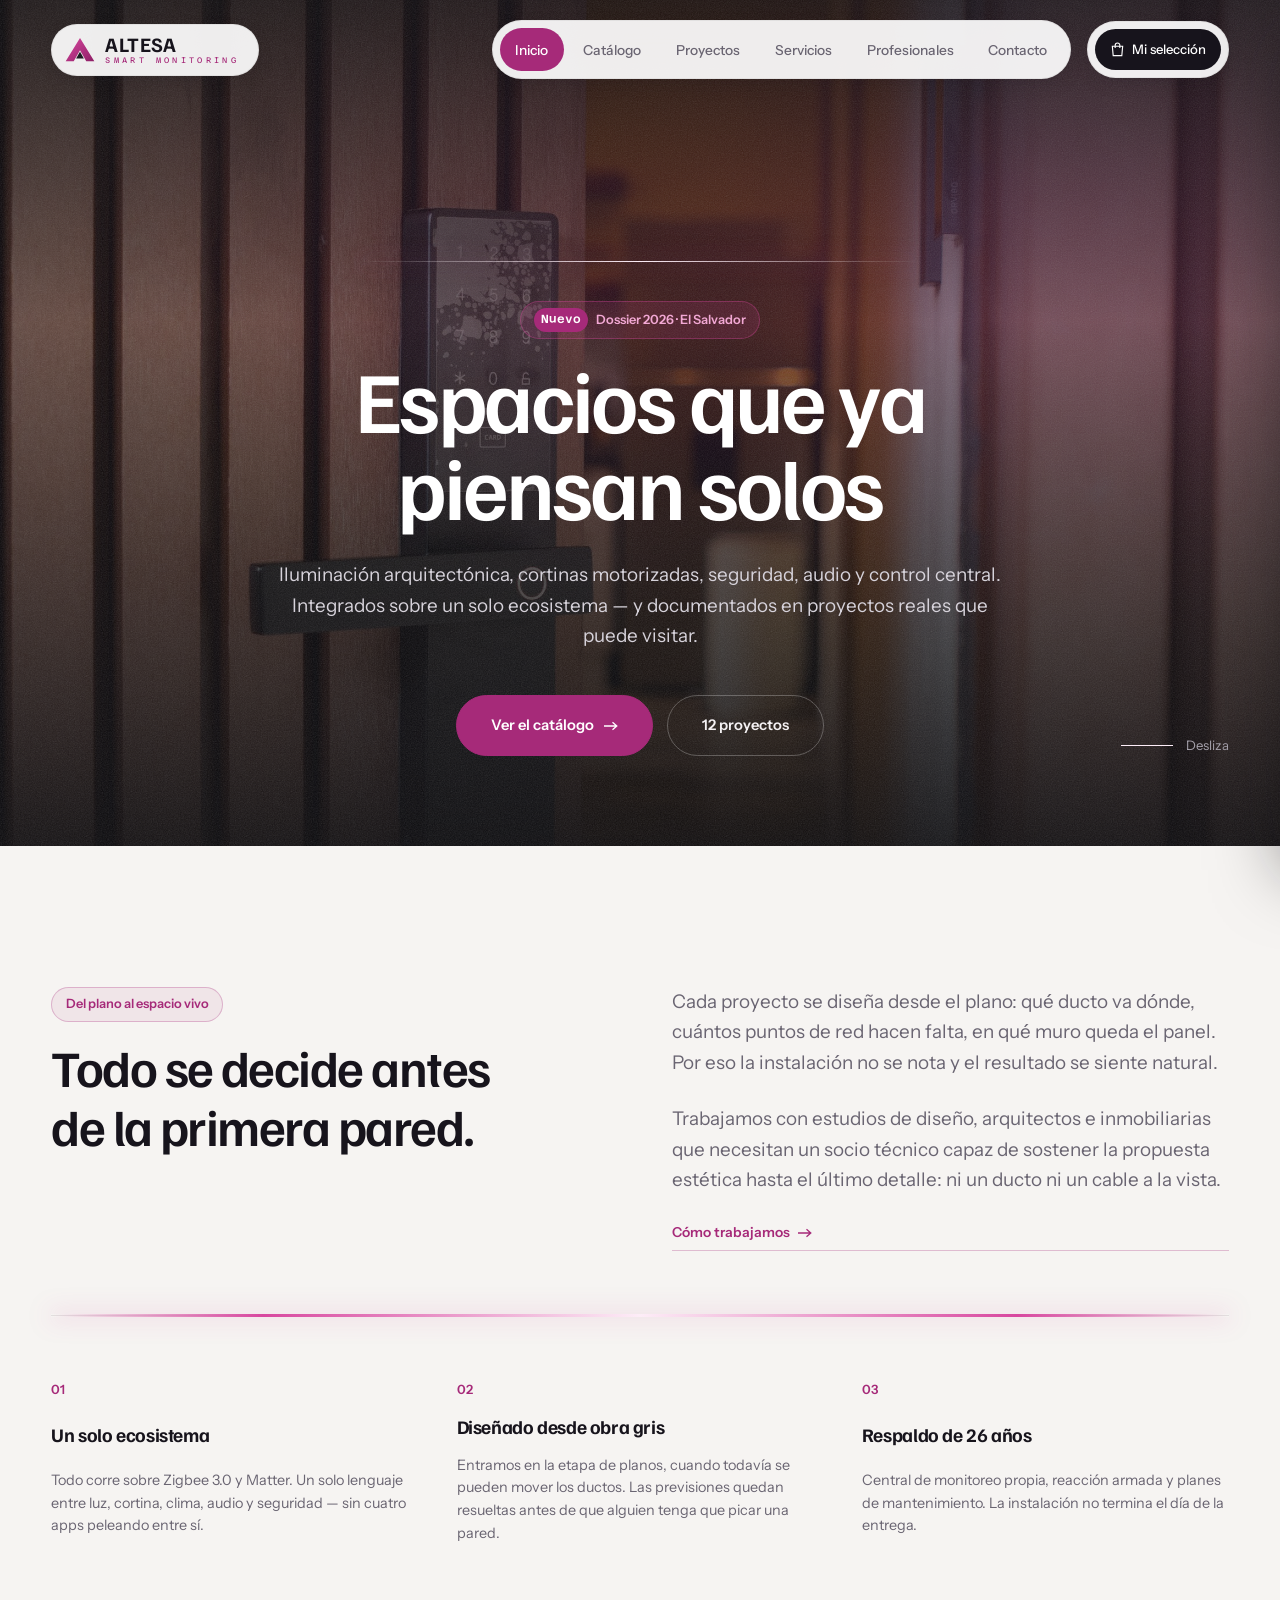
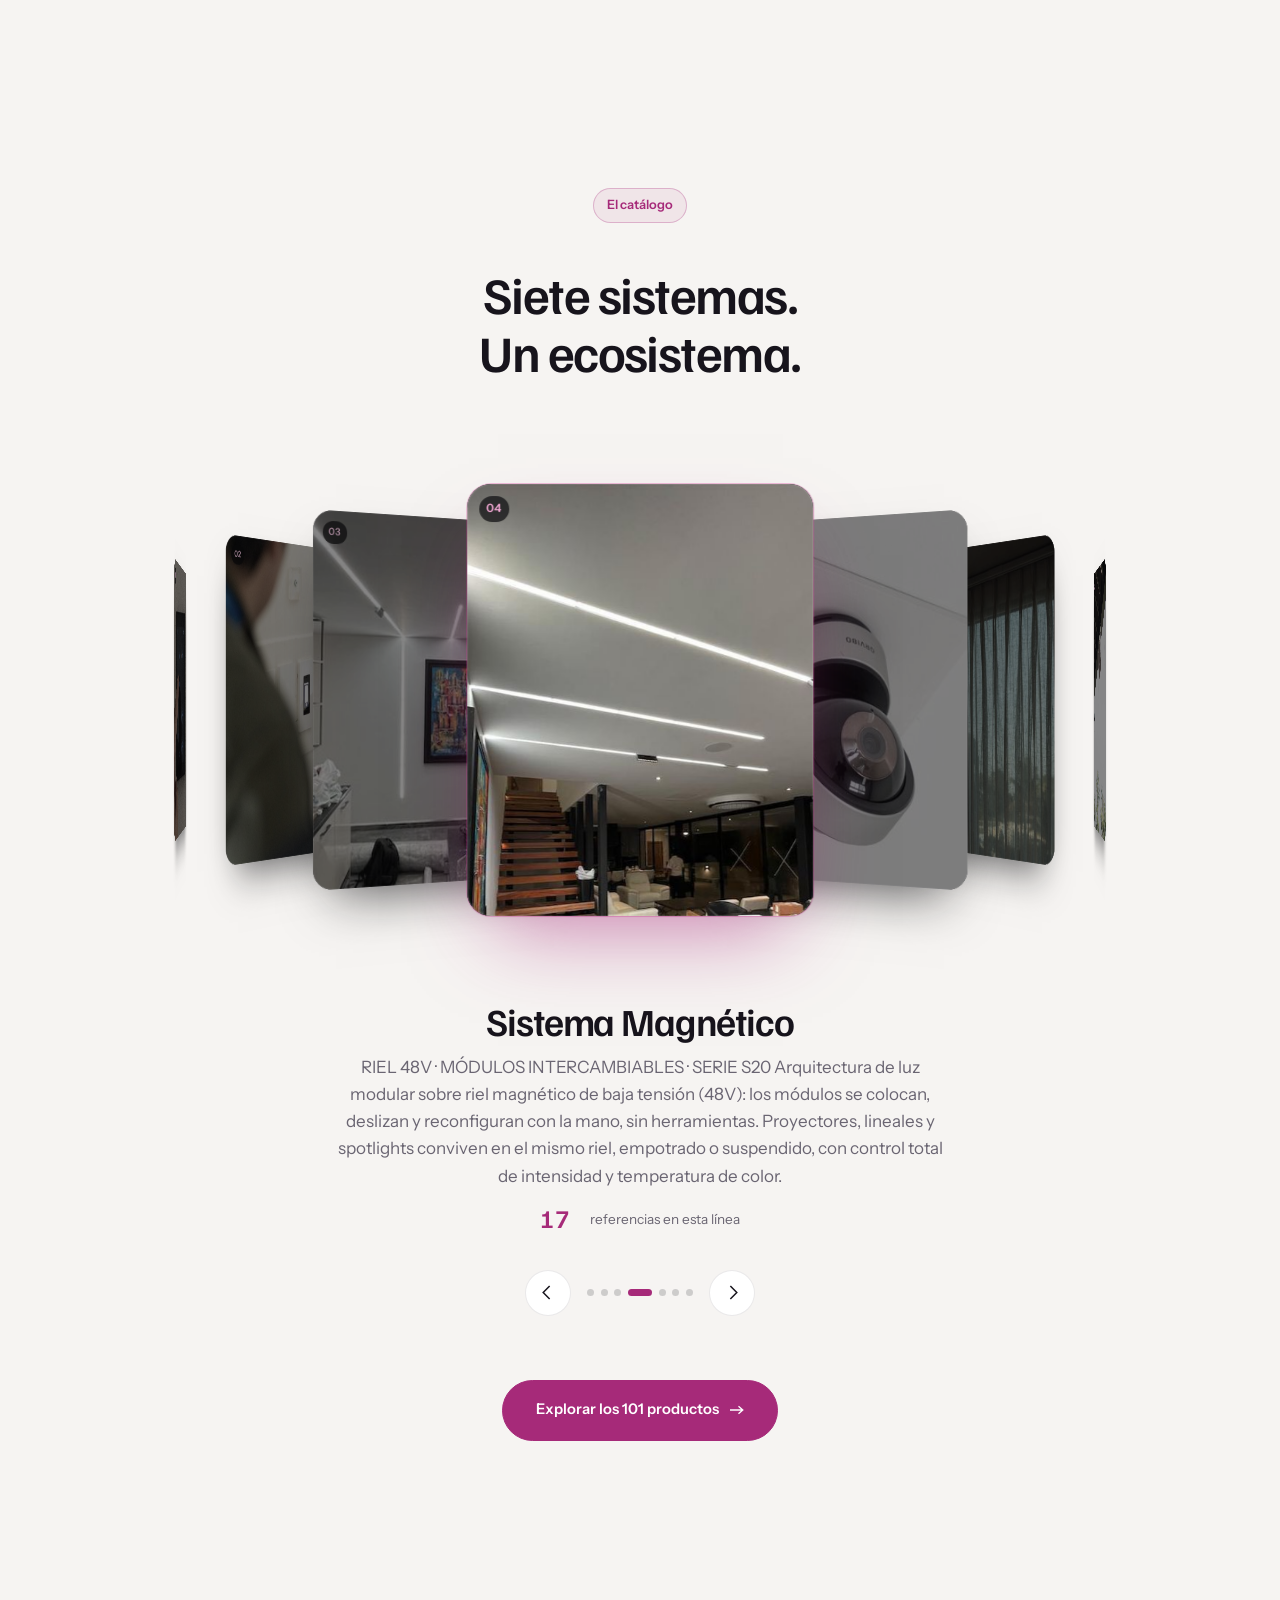
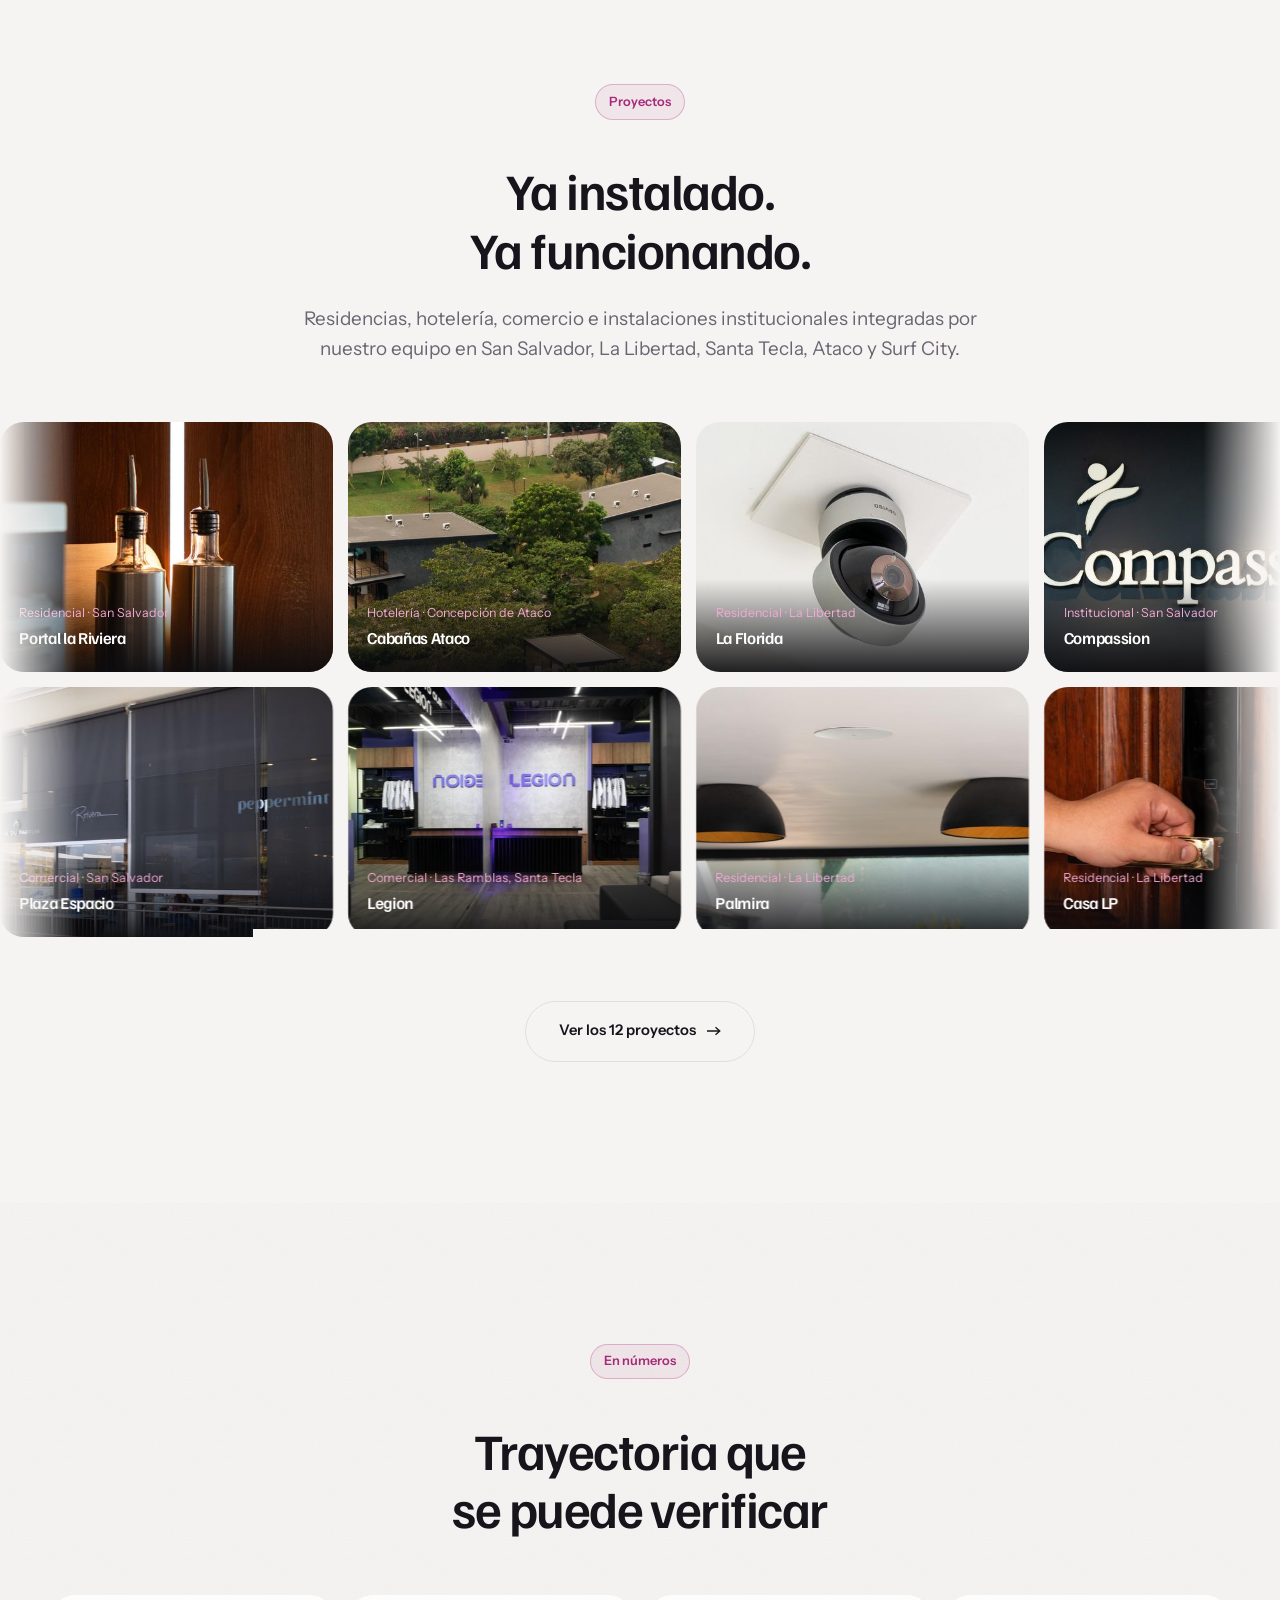
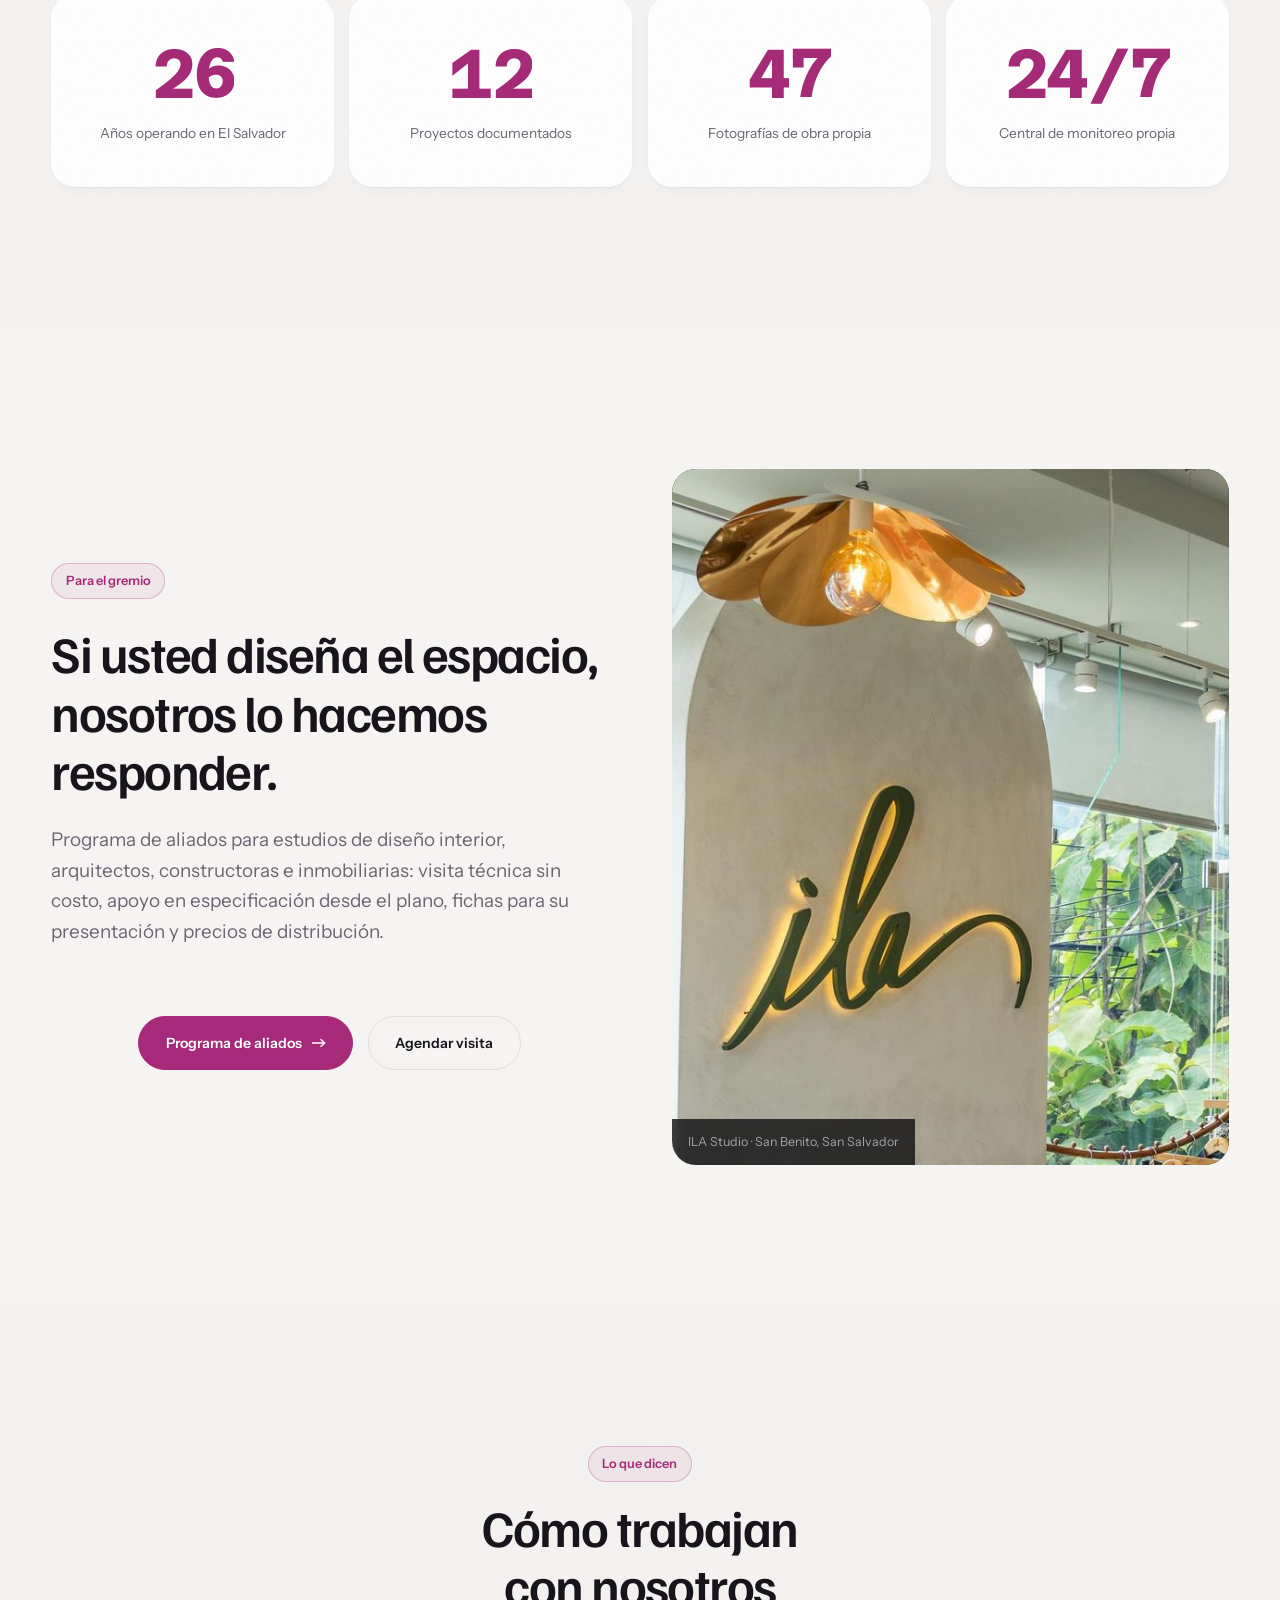
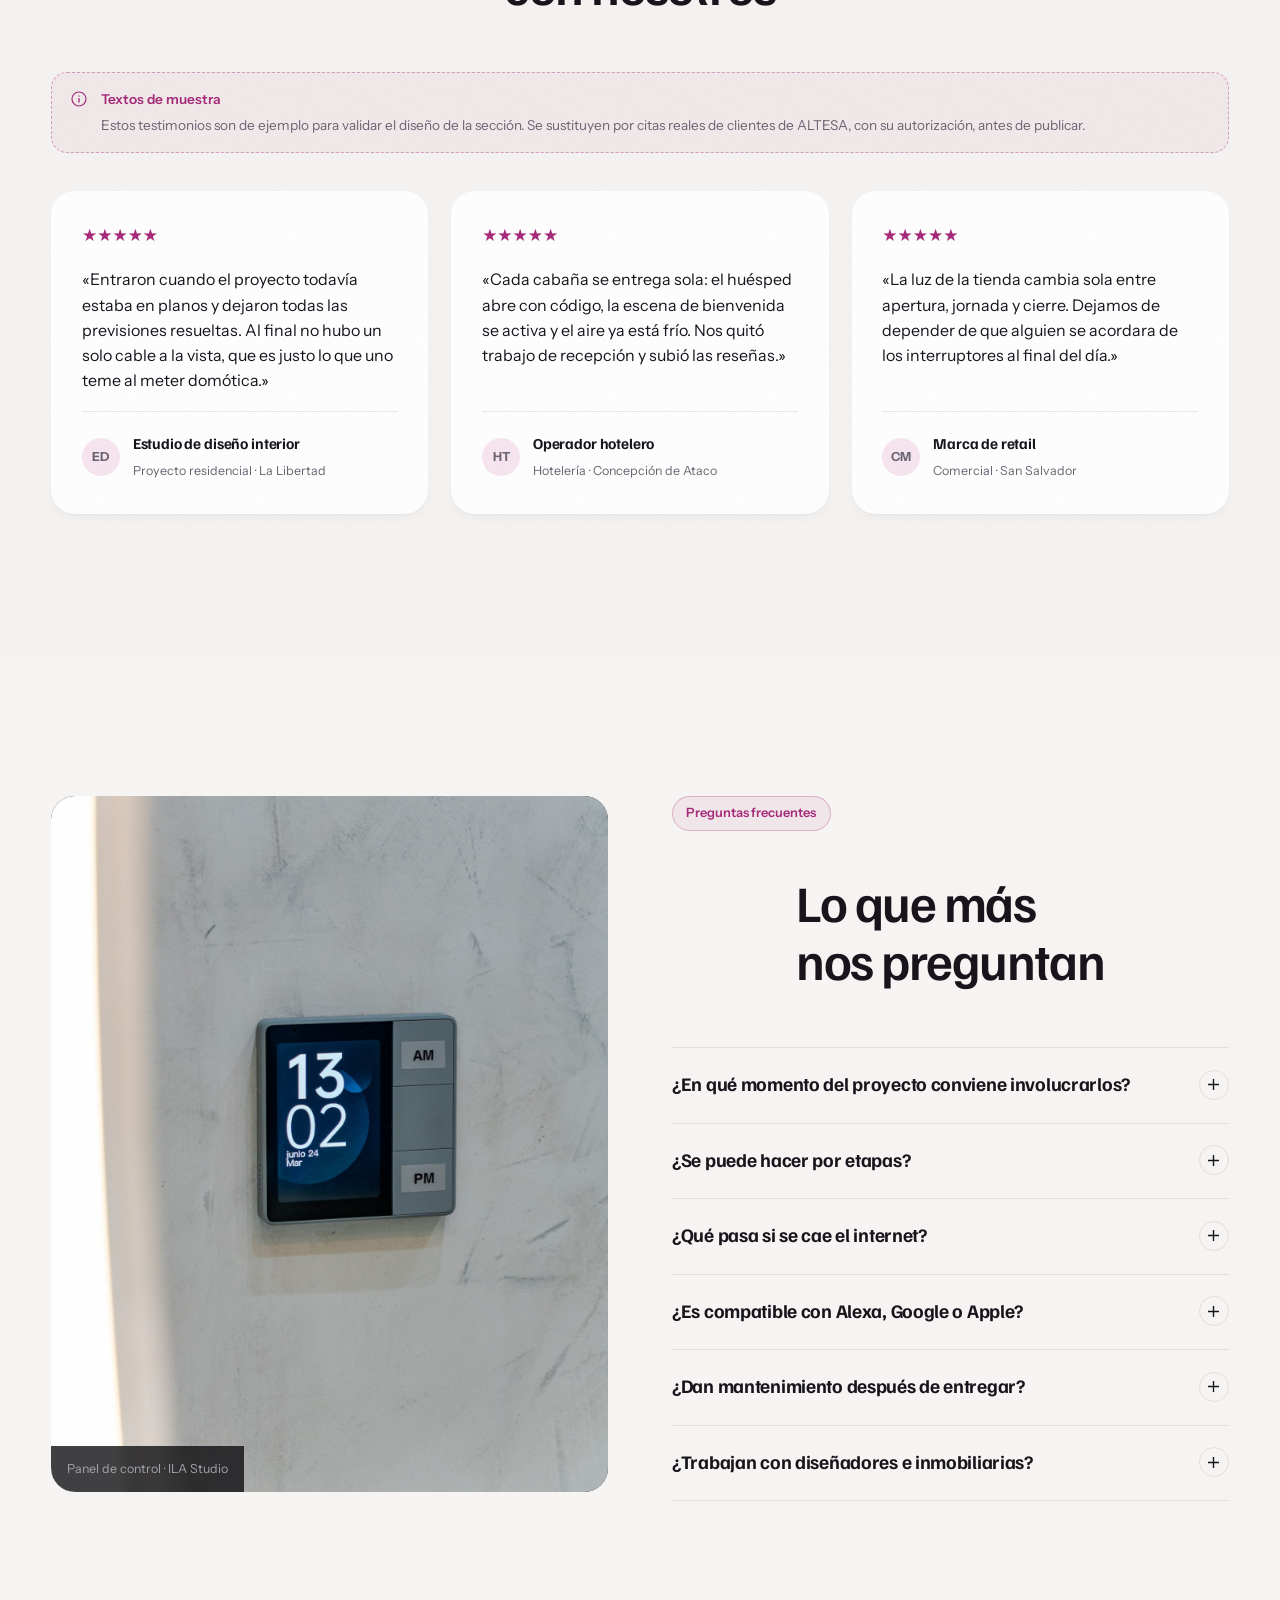
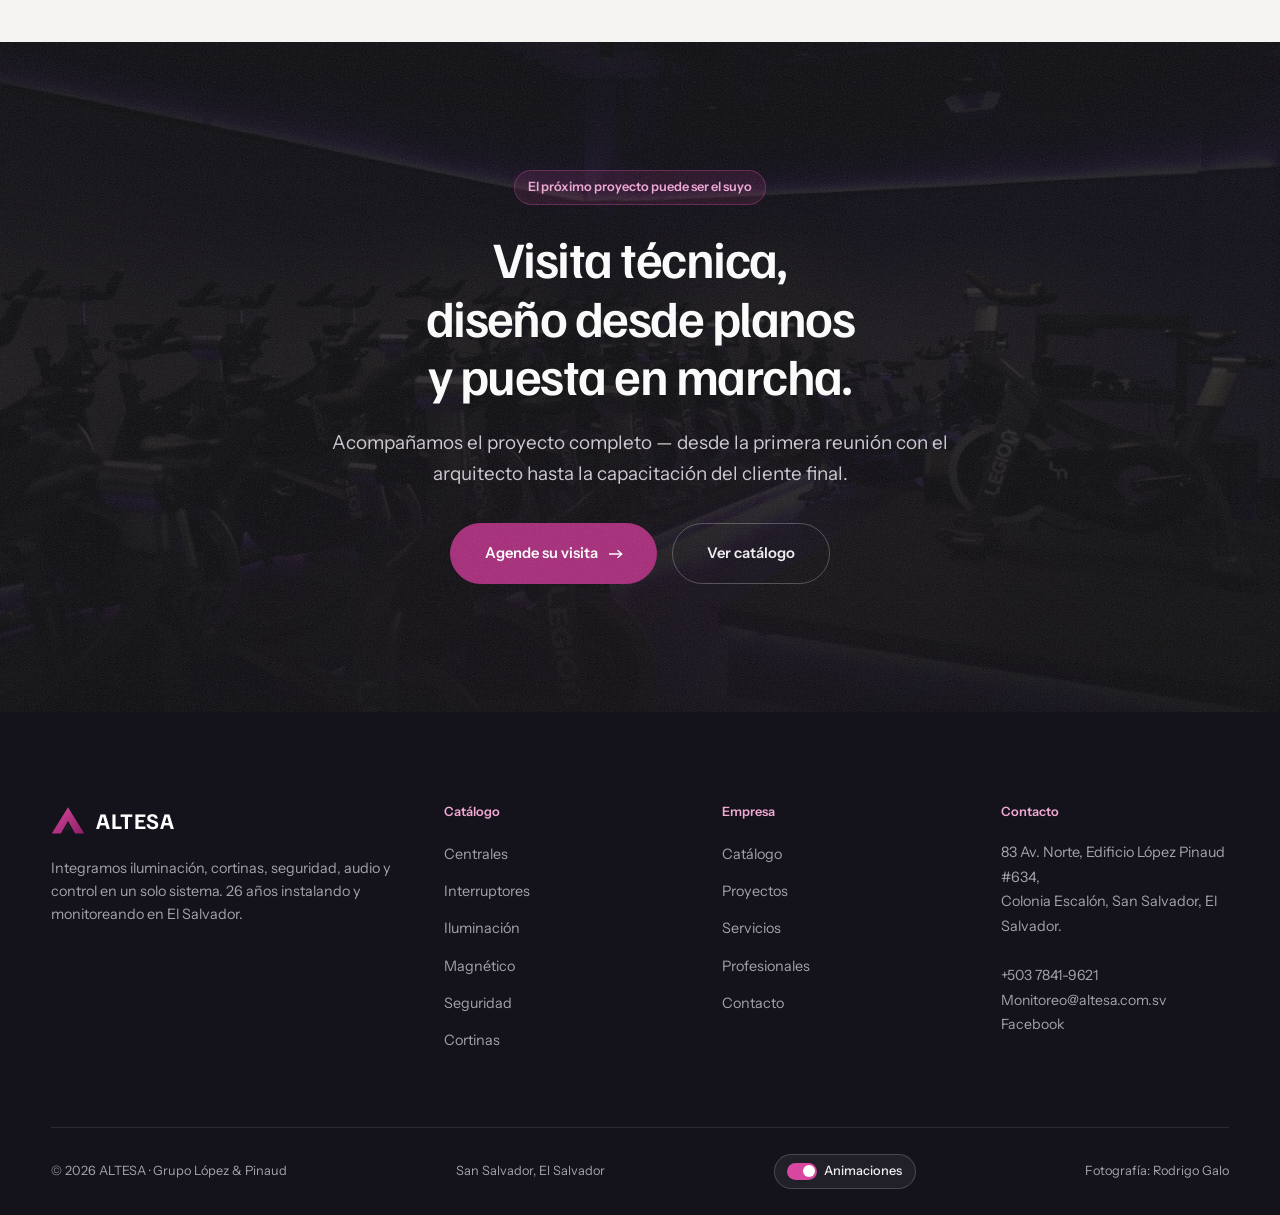
==== commit 7136dfe3: "Documenta el proyecto y rescata la tubería de importación CLAUDE.md - Contexto del cliente, cómo eje" ====
--- a/public/index.html
+++ b/public/index.html
@@ -8,7 +8,7 @@
 <link rel="preconnect" href="https://fonts.googleapis.com">
 <link rel="preconnect" href="https://fonts.gstatic.com" crossorigin>
 <link href="https://fonts.googleapis.com/css2?family=Familjen+Grotesk:wght@400;500;600;700&family=Instrument+Sans:wght@400;500;600&family=Azeret+Mono:wght@400;500&display=swap" rel="stylesheet">
-<link rel="stylesheet" href="assets/css/site.css?v=20260812-6">
+<link rel="stylesheet" href="assets/css/site.css?v=20260819-1">
 </head>
 <body>
 
@@ -298,8 +298,8 @@
   </div>
 </section>
 
-<script src="assets/js/data-catalogo.js?v=20260812-6"></script>
-<script src="assets/js/data-proyectos.js?v=20260812-6"></script>
-<script src="assets/js/site.js?v=20260812-6"></script>
+<script src="assets/js/data-catalogo.js?v=20260819-1"></script>
+<script src="assets/js/data-proyectos.js?v=20260819-1"></script>
+<script src="assets/js/site.js?v=20260819-1"></script>
 </body>
 </html>
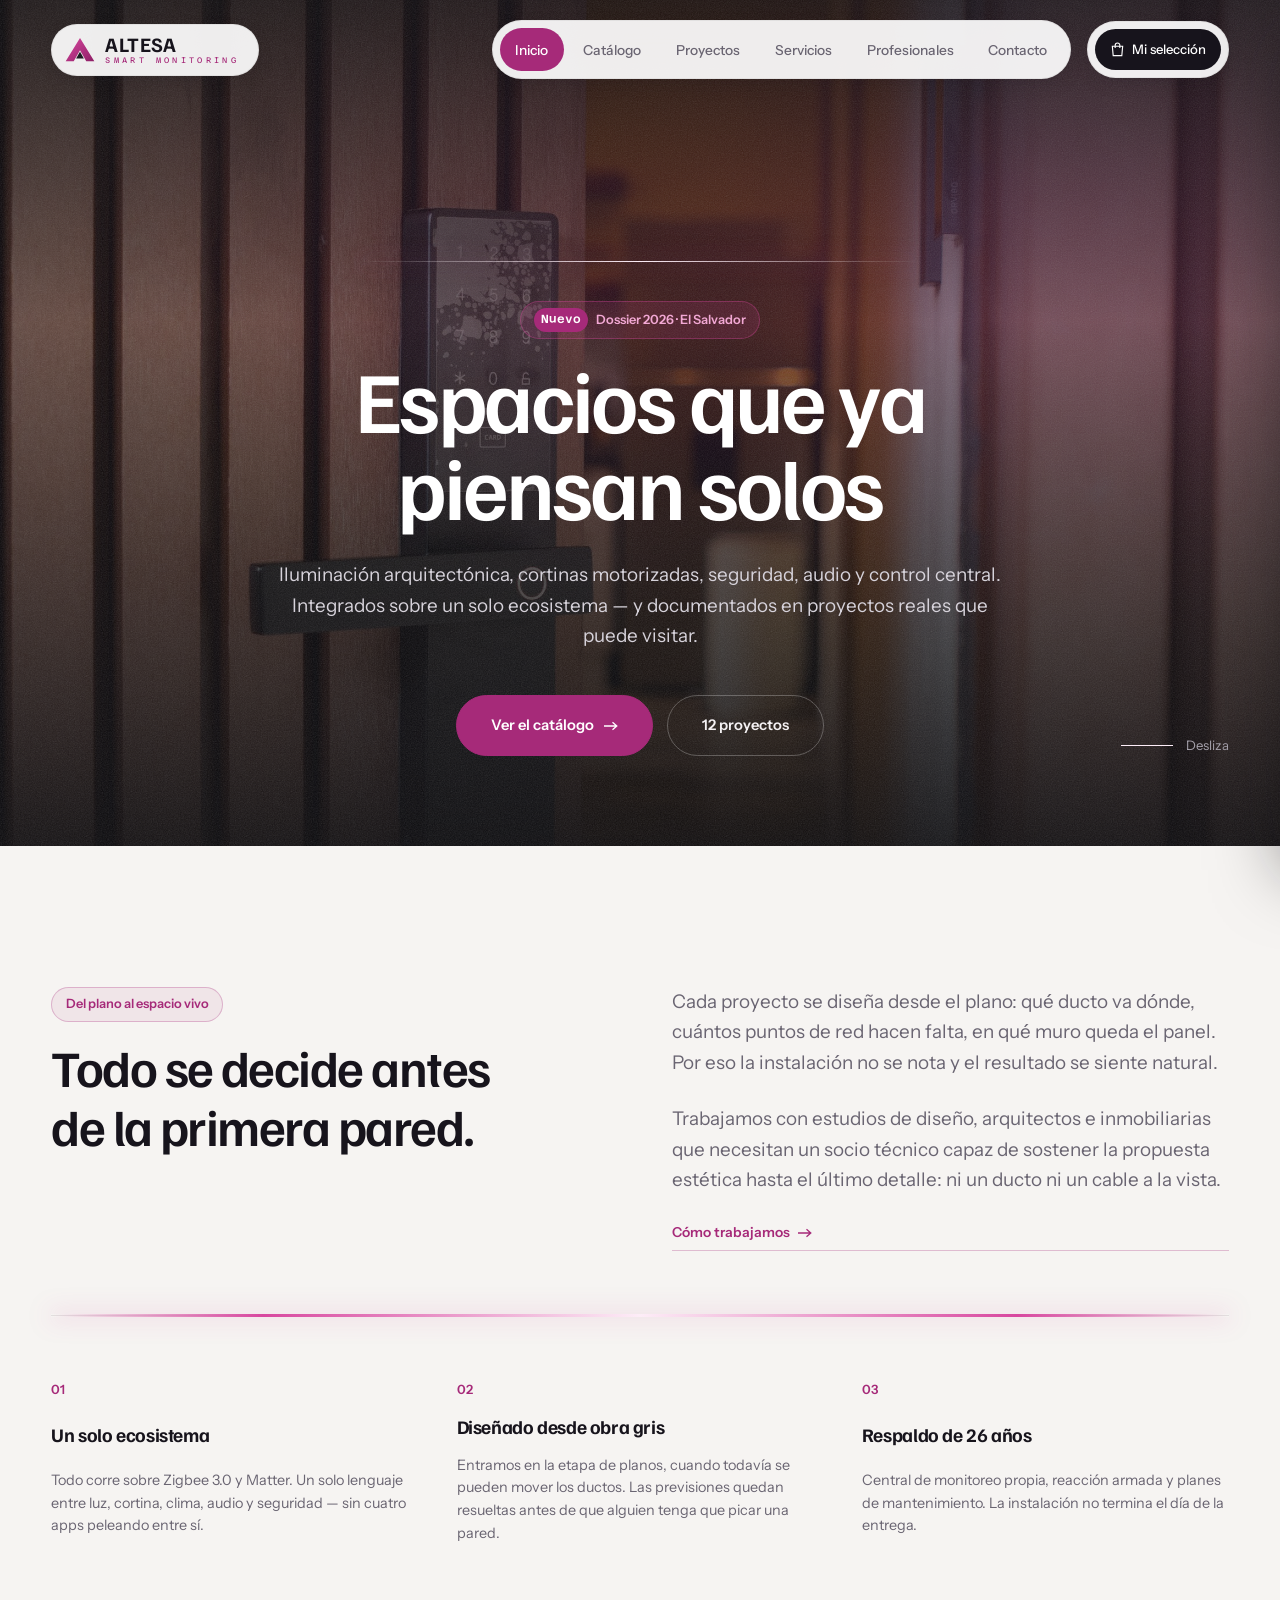
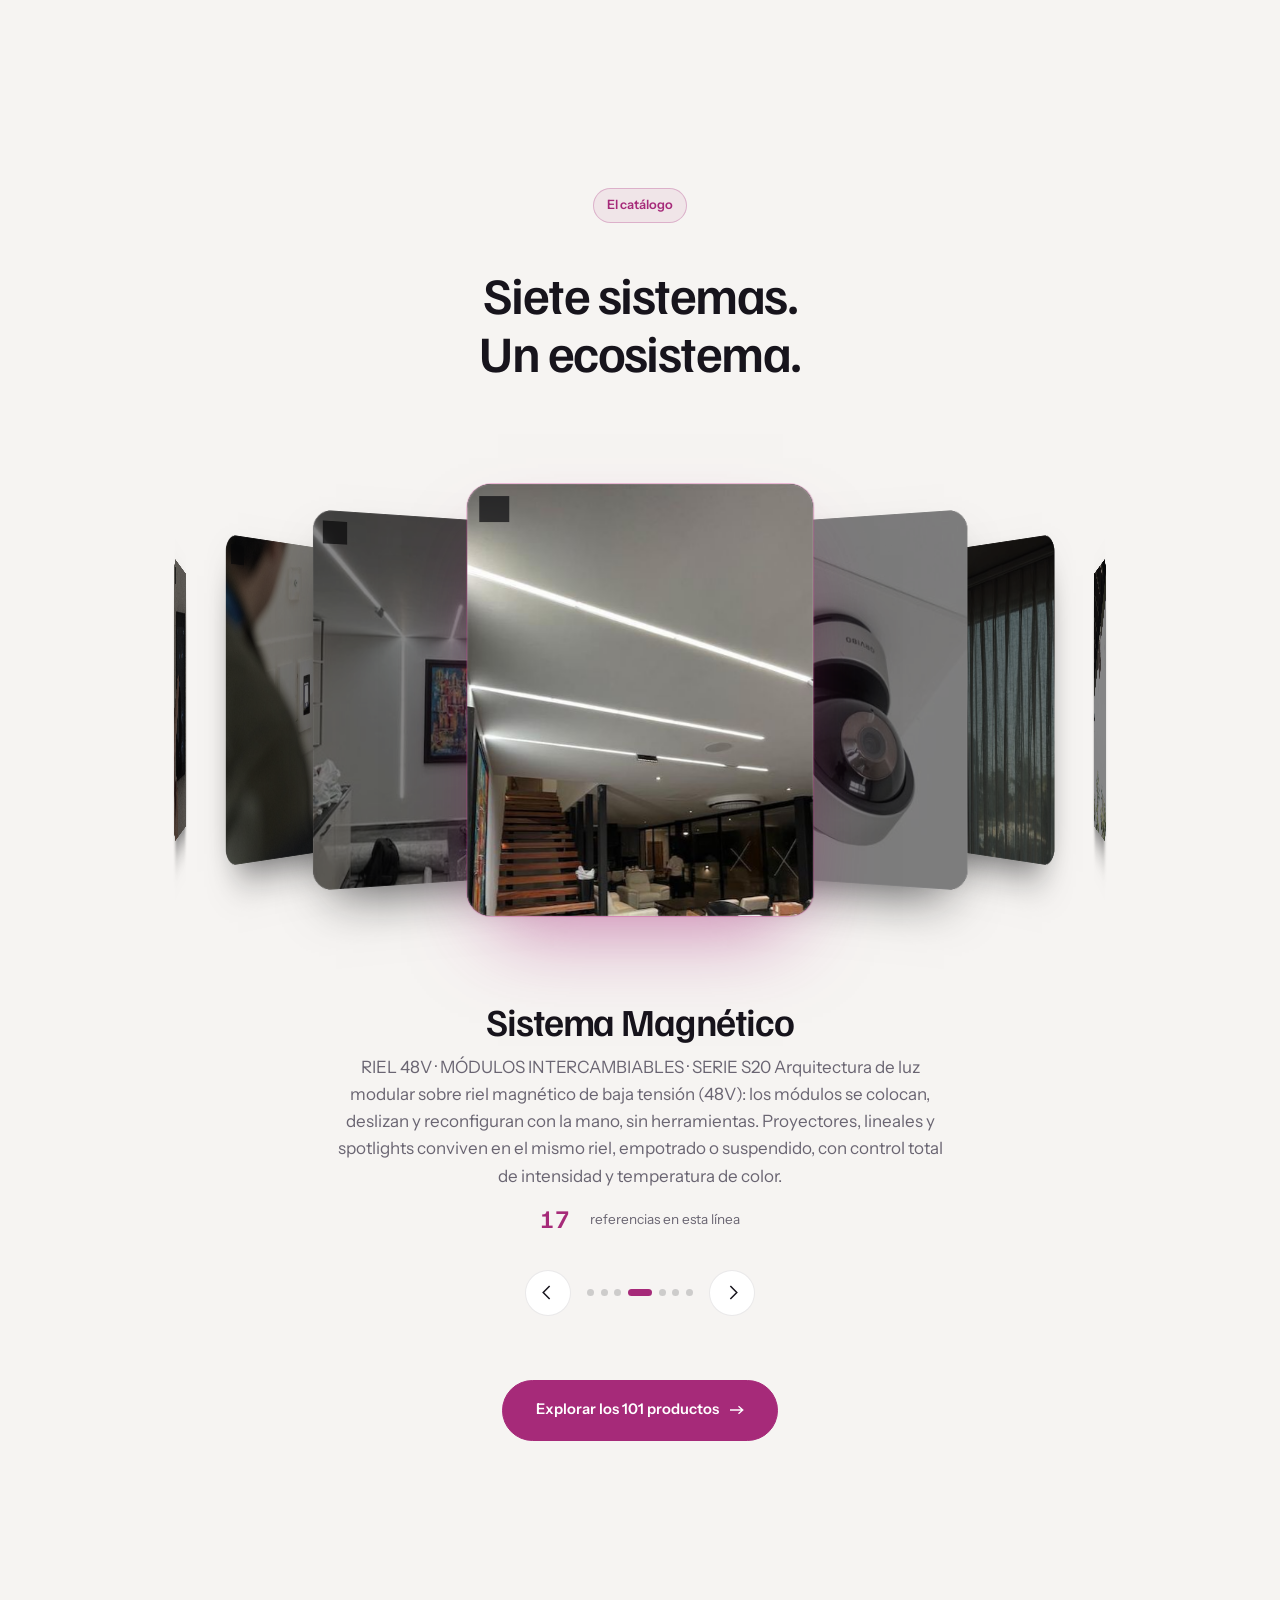
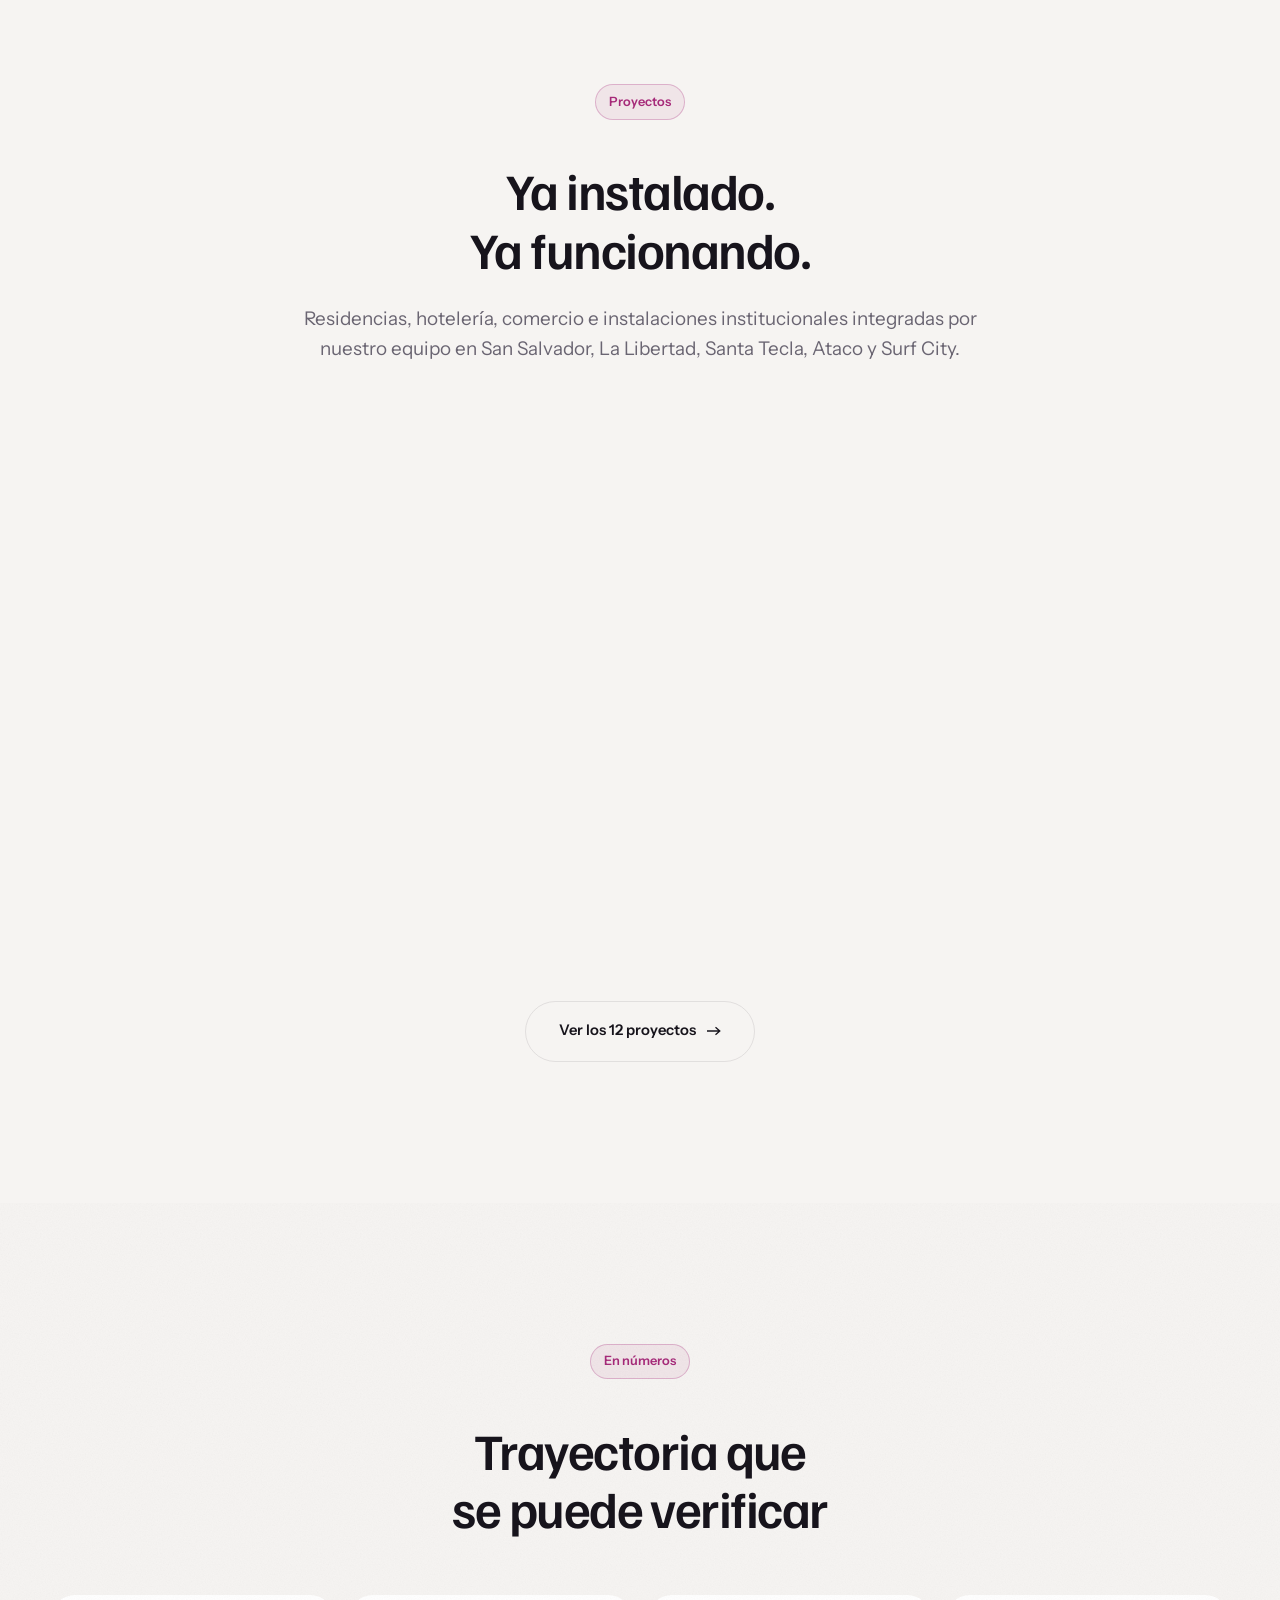
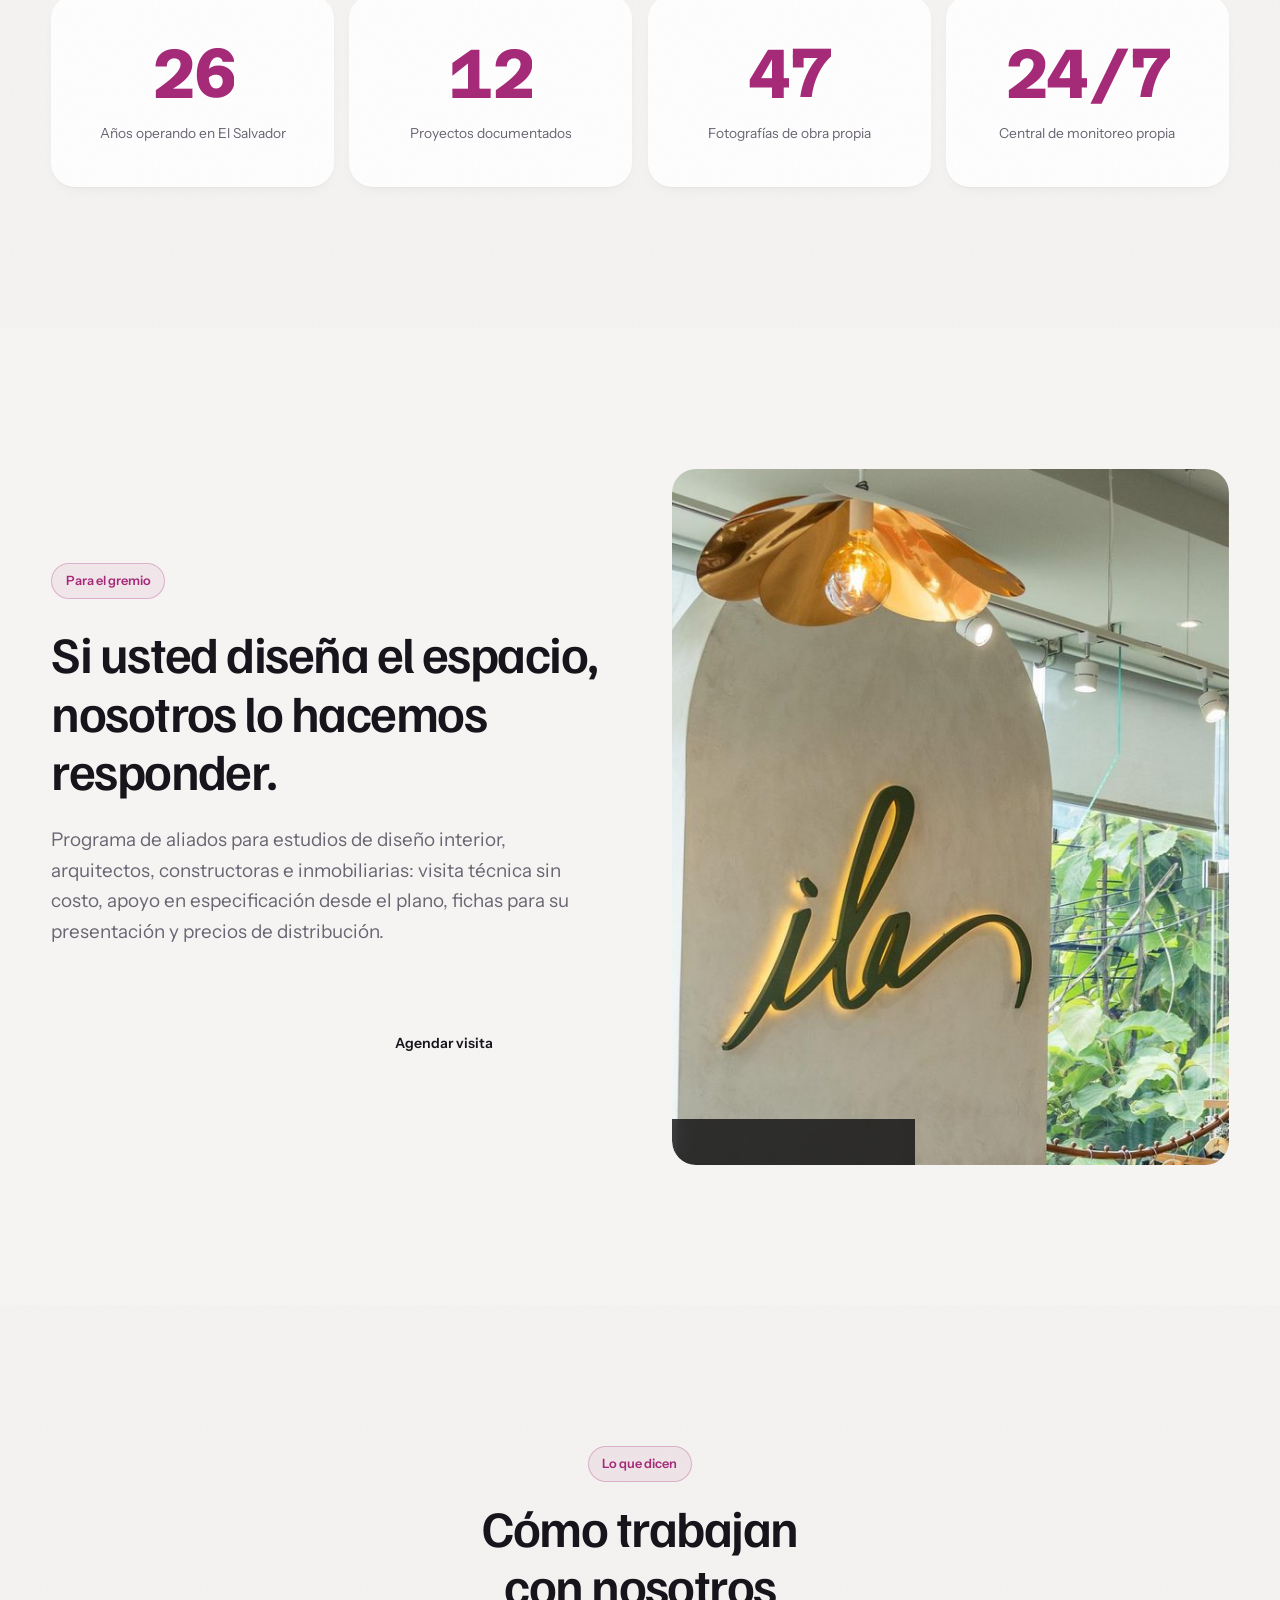
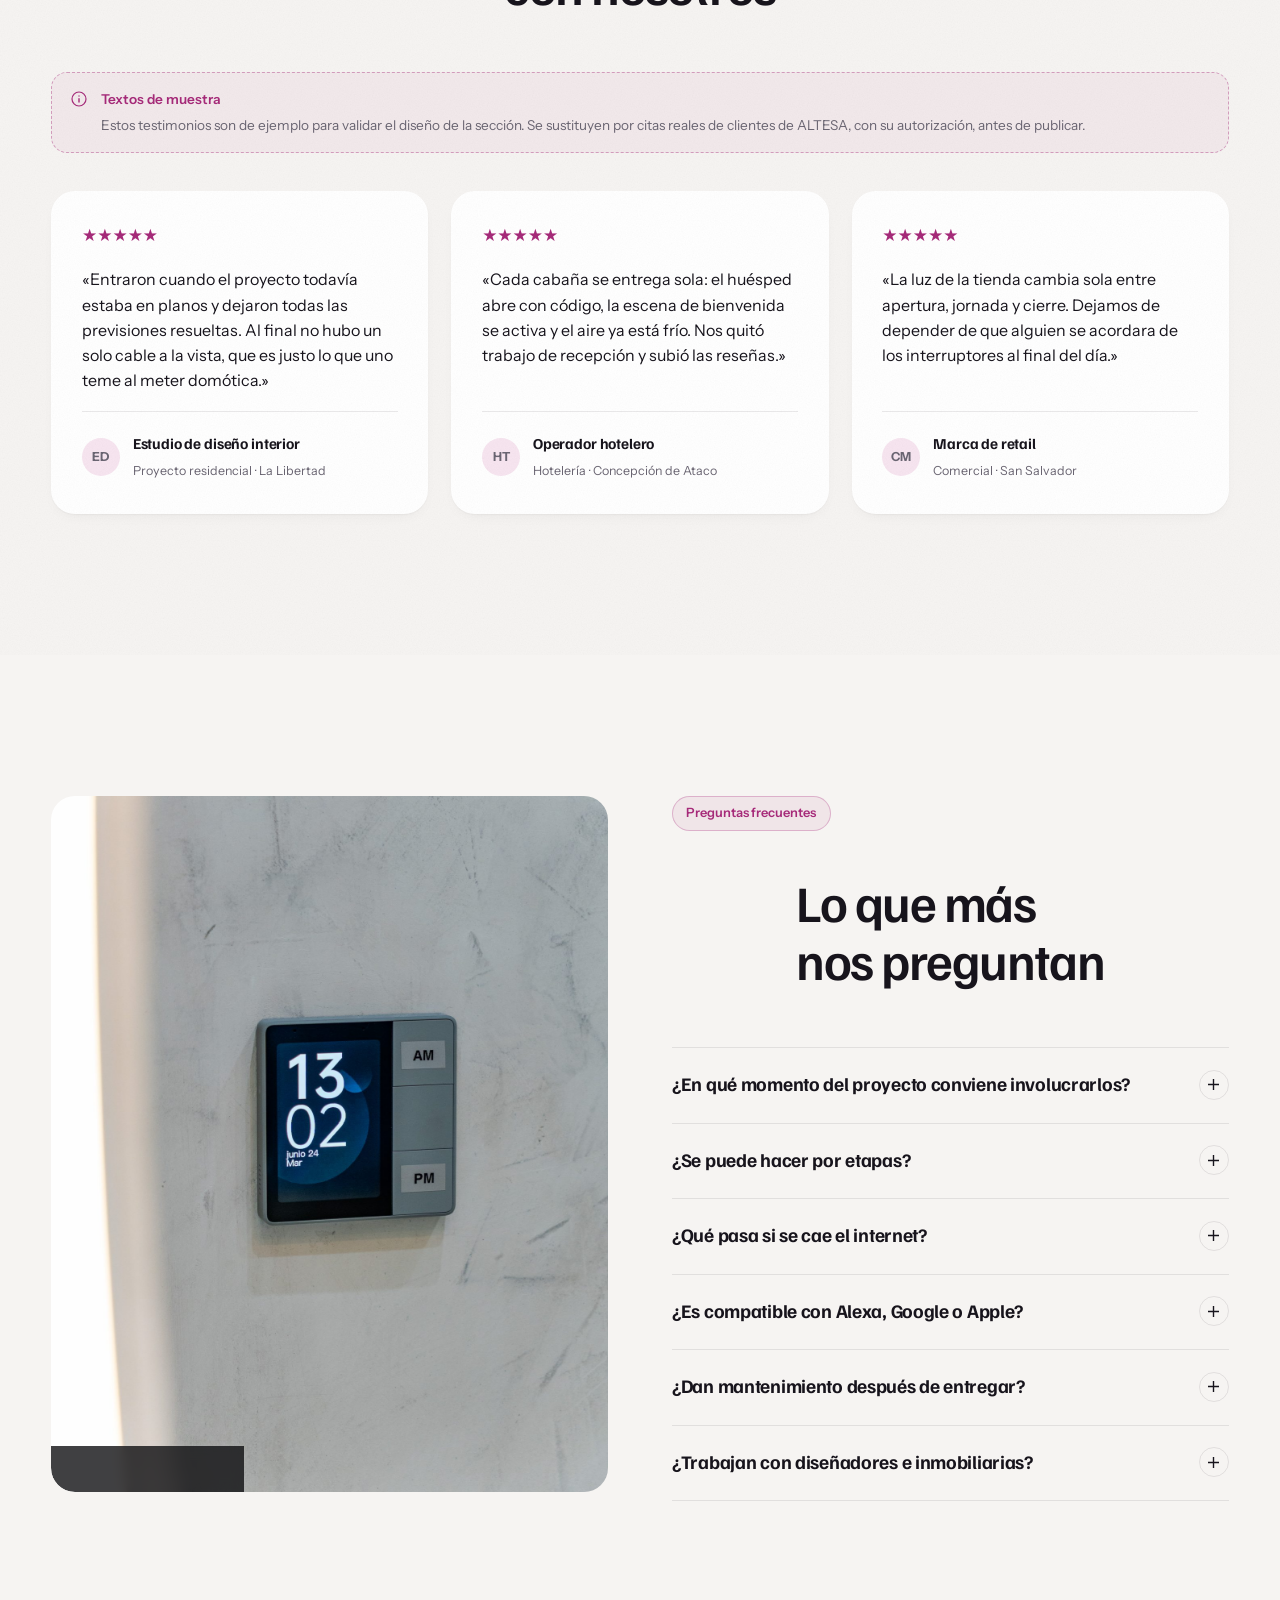
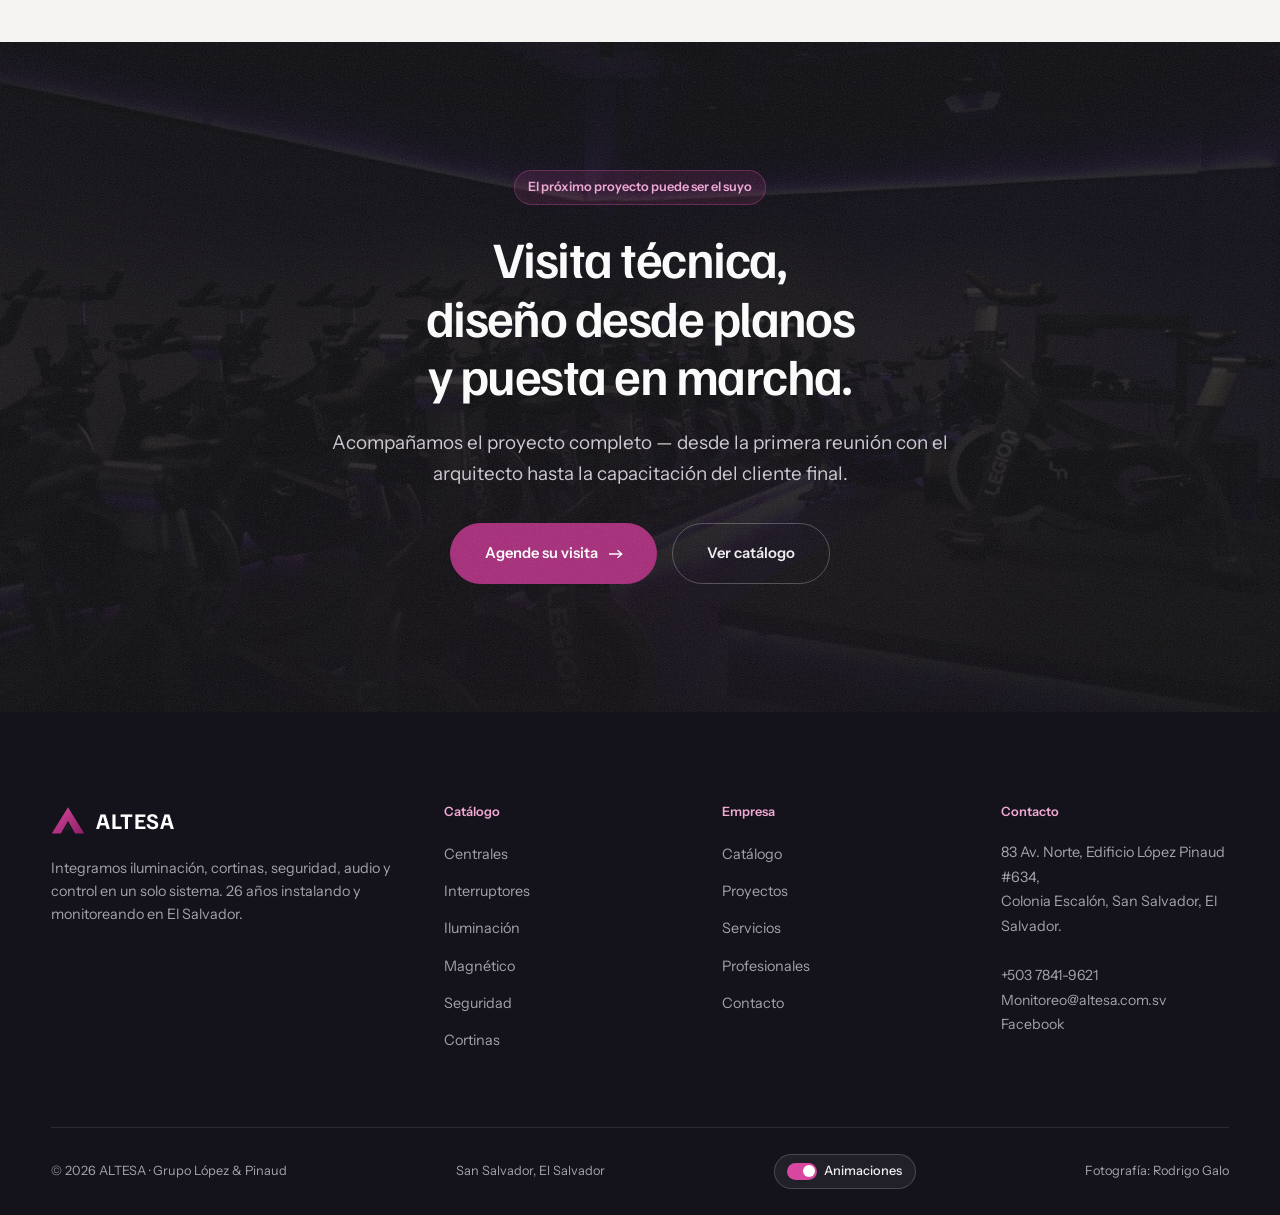
==== commit a501674e: "Vitrina vertical: los destacados del catálogo en formato reel Ruta nueva /reel.html, fuera de la nav" ====
--- a/public/index.html
+++ b/public/index.html
@@ -8,7 +8,7 @@
 <link rel="preconnect" href="https://fonts.googleapis.com">
 <link rel="preconnect" href="https://fonts.gstatic.com" crossorigin>
 <link href="https://fonts.googleapis.com/css2?family=Familjen+Grotesk:wght@400;500;600;700&family=Instrument+Sans:wght@400;500;600&family=Azeret+Mono:wght@400;500&display=swap" rel="stylesheet">
-<link rel="stylesheet" href="assets/css/site.css?v=20260819-1">
+<link rel="stylesheet" href="assets/css/site.css?v=20260819-10">
 </head>
 <body>
 
@@ -298,8 +298,8 @@
   </div>
 </section>
 
-<script src="assets/js/data-catalogo.js?v=20260819-1"></script>
-<script src="assets/js/data-proyectos.js?v=20260819-1"></script>
-<script src="assets/js/site.js?v=20260819-1"></script>
+<script src="assets/js/data-catalogo.js?v=20260819-10"></script>
+<script src="assets/js/data-proyectos.js?v=20260819-10"></script>
+<script src="assets/js/site.js?v=20260819-10"></script>
 </body>
 </html>
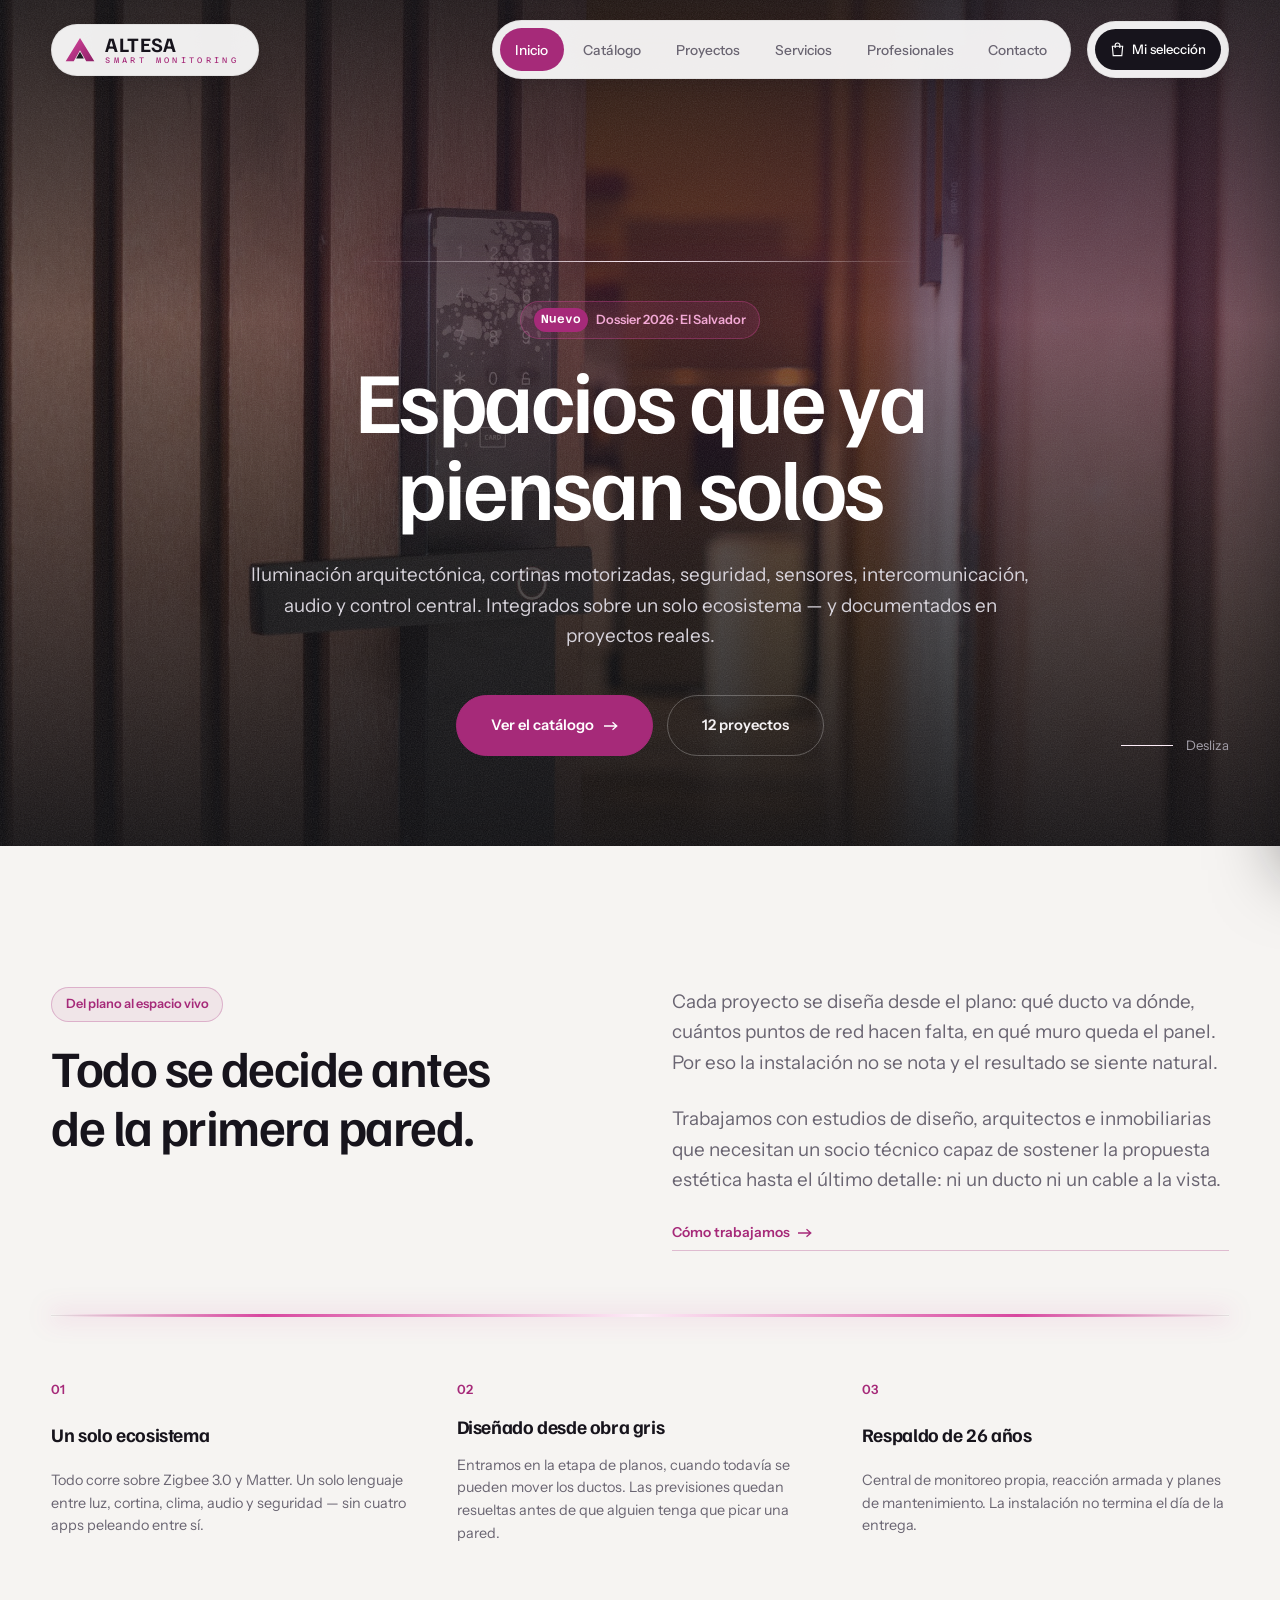
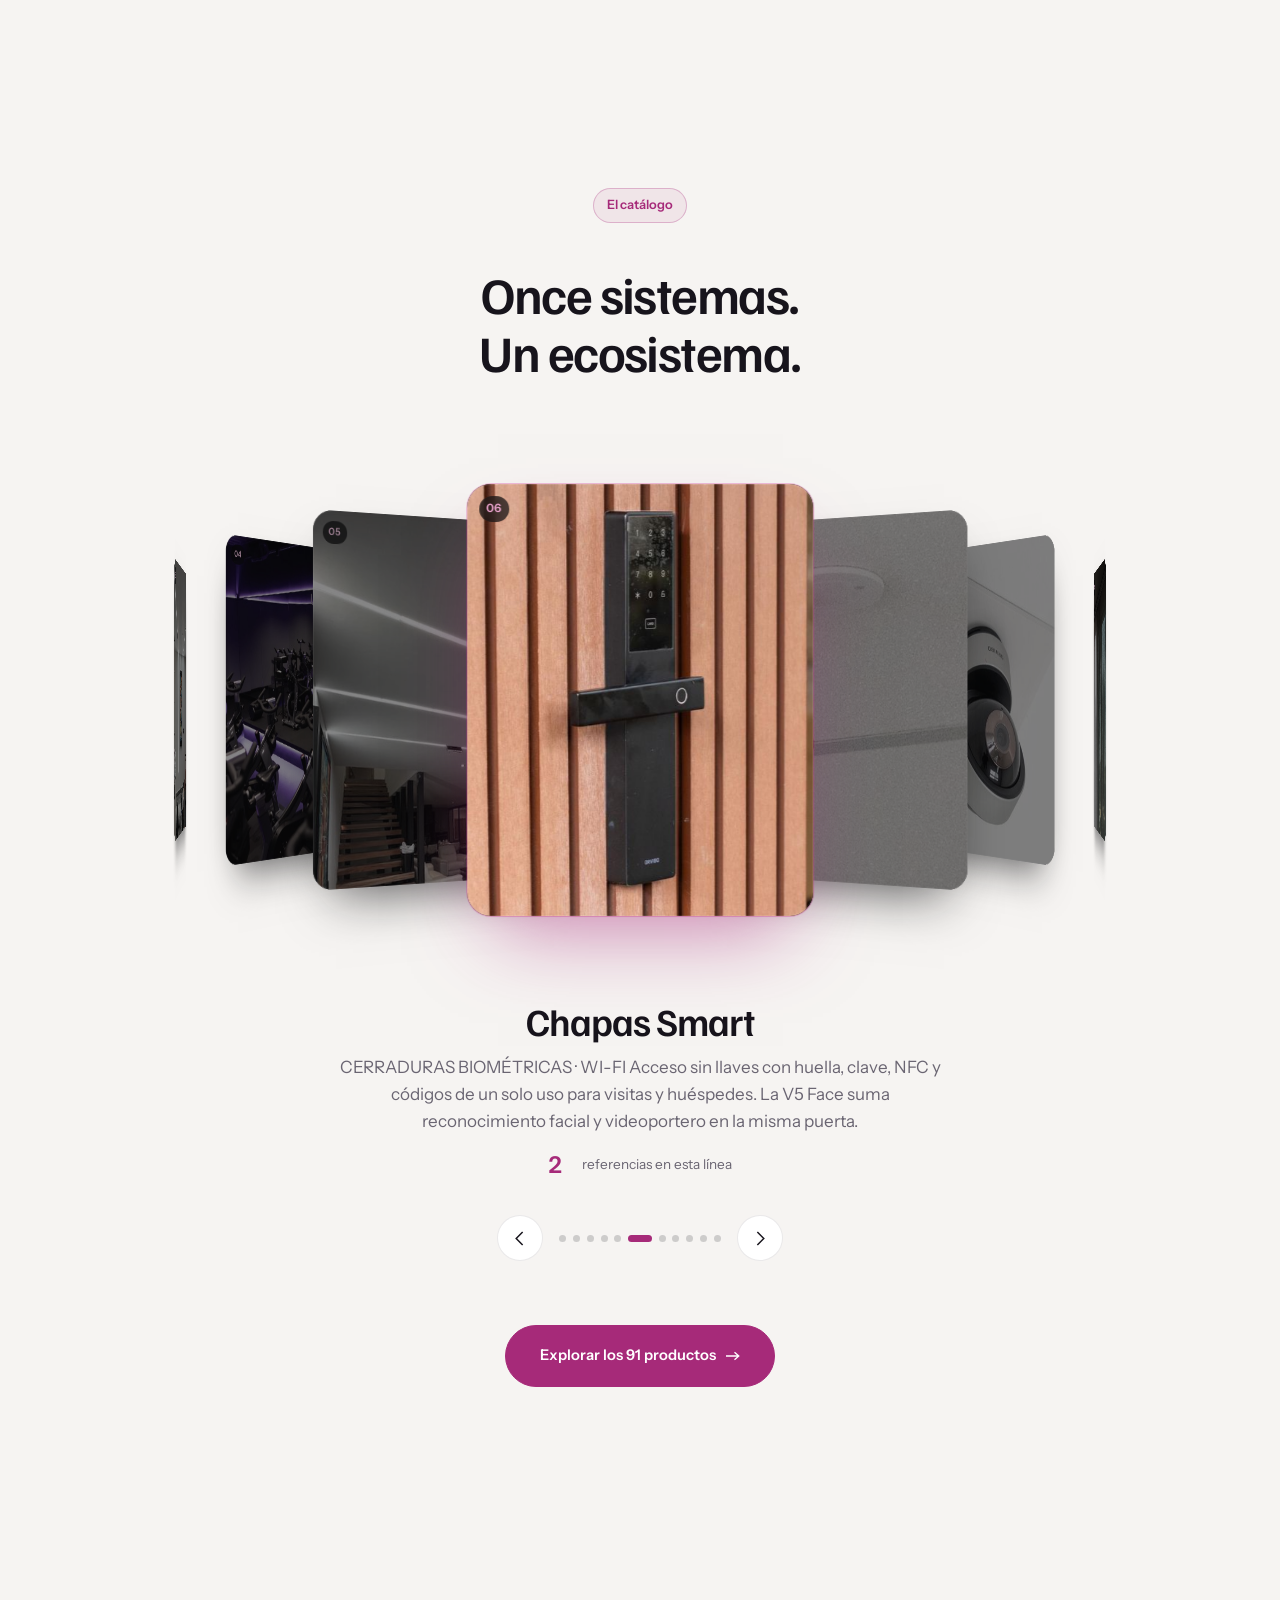
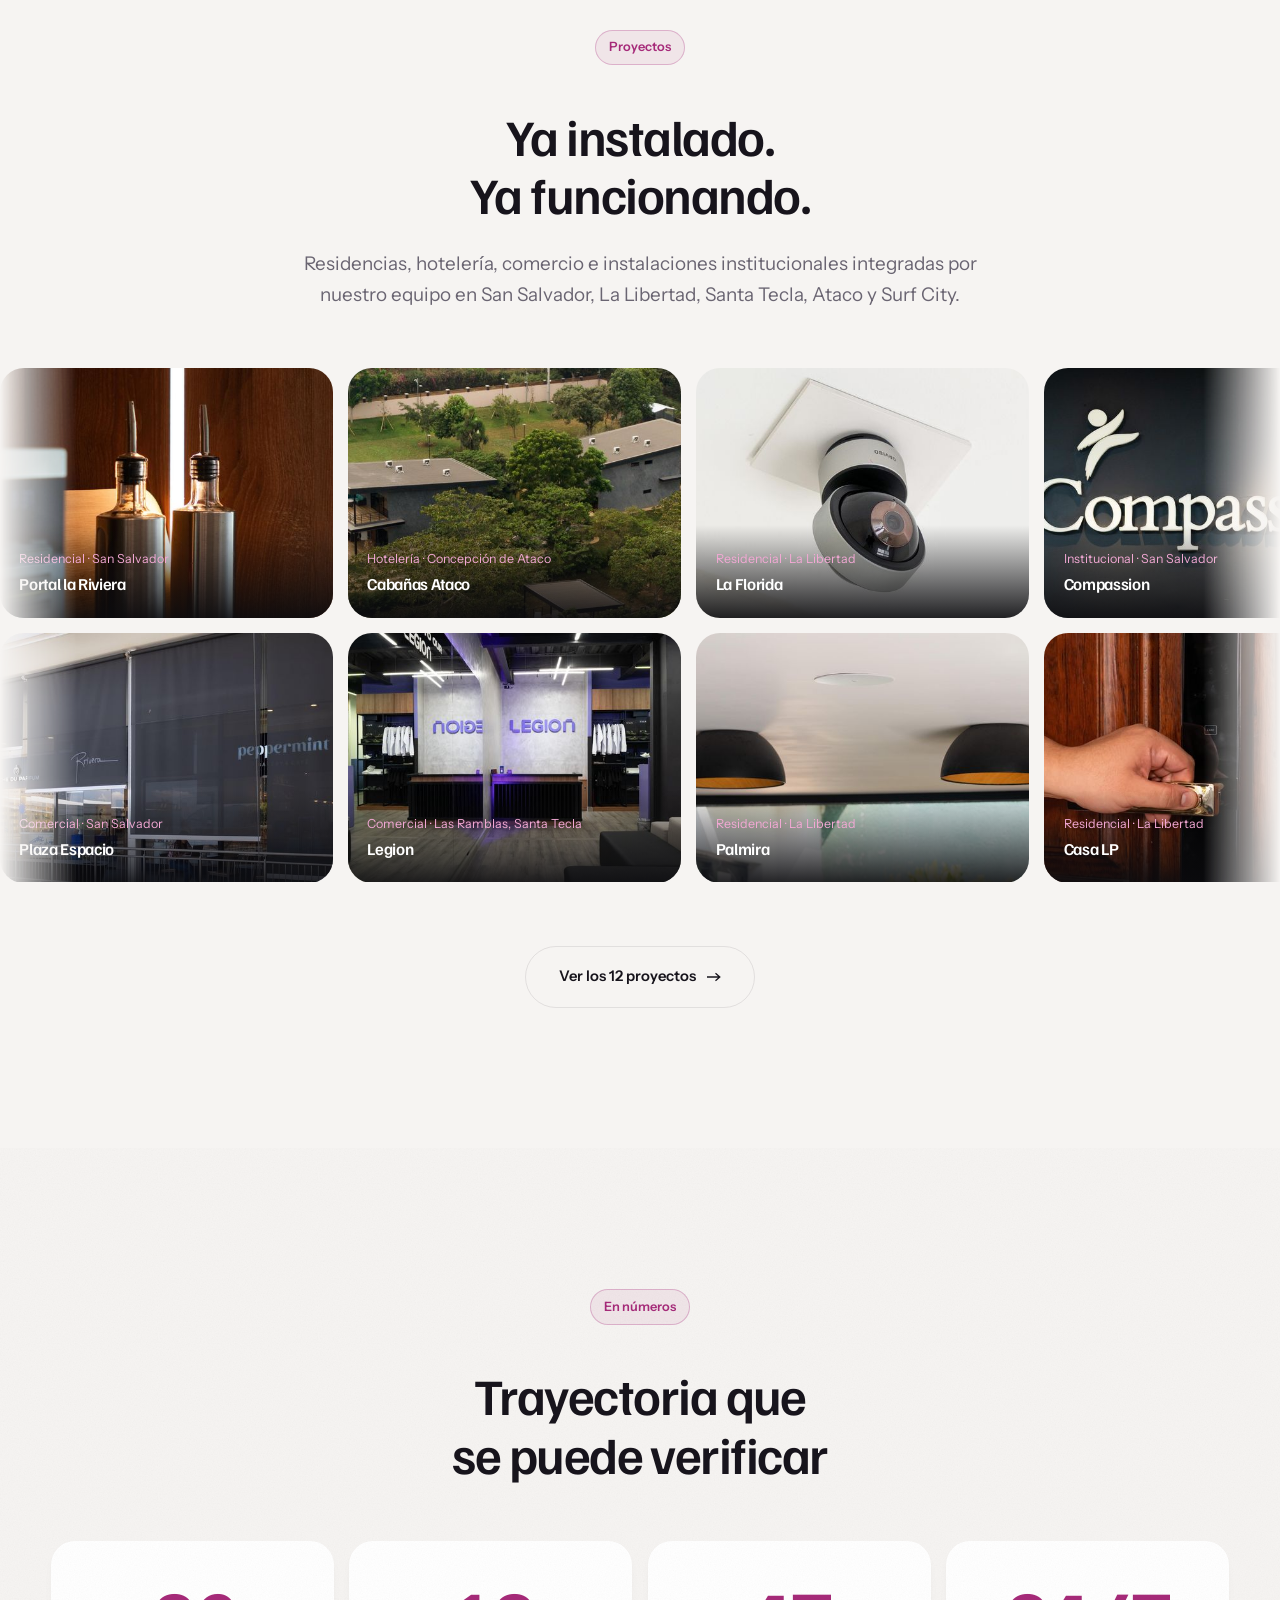
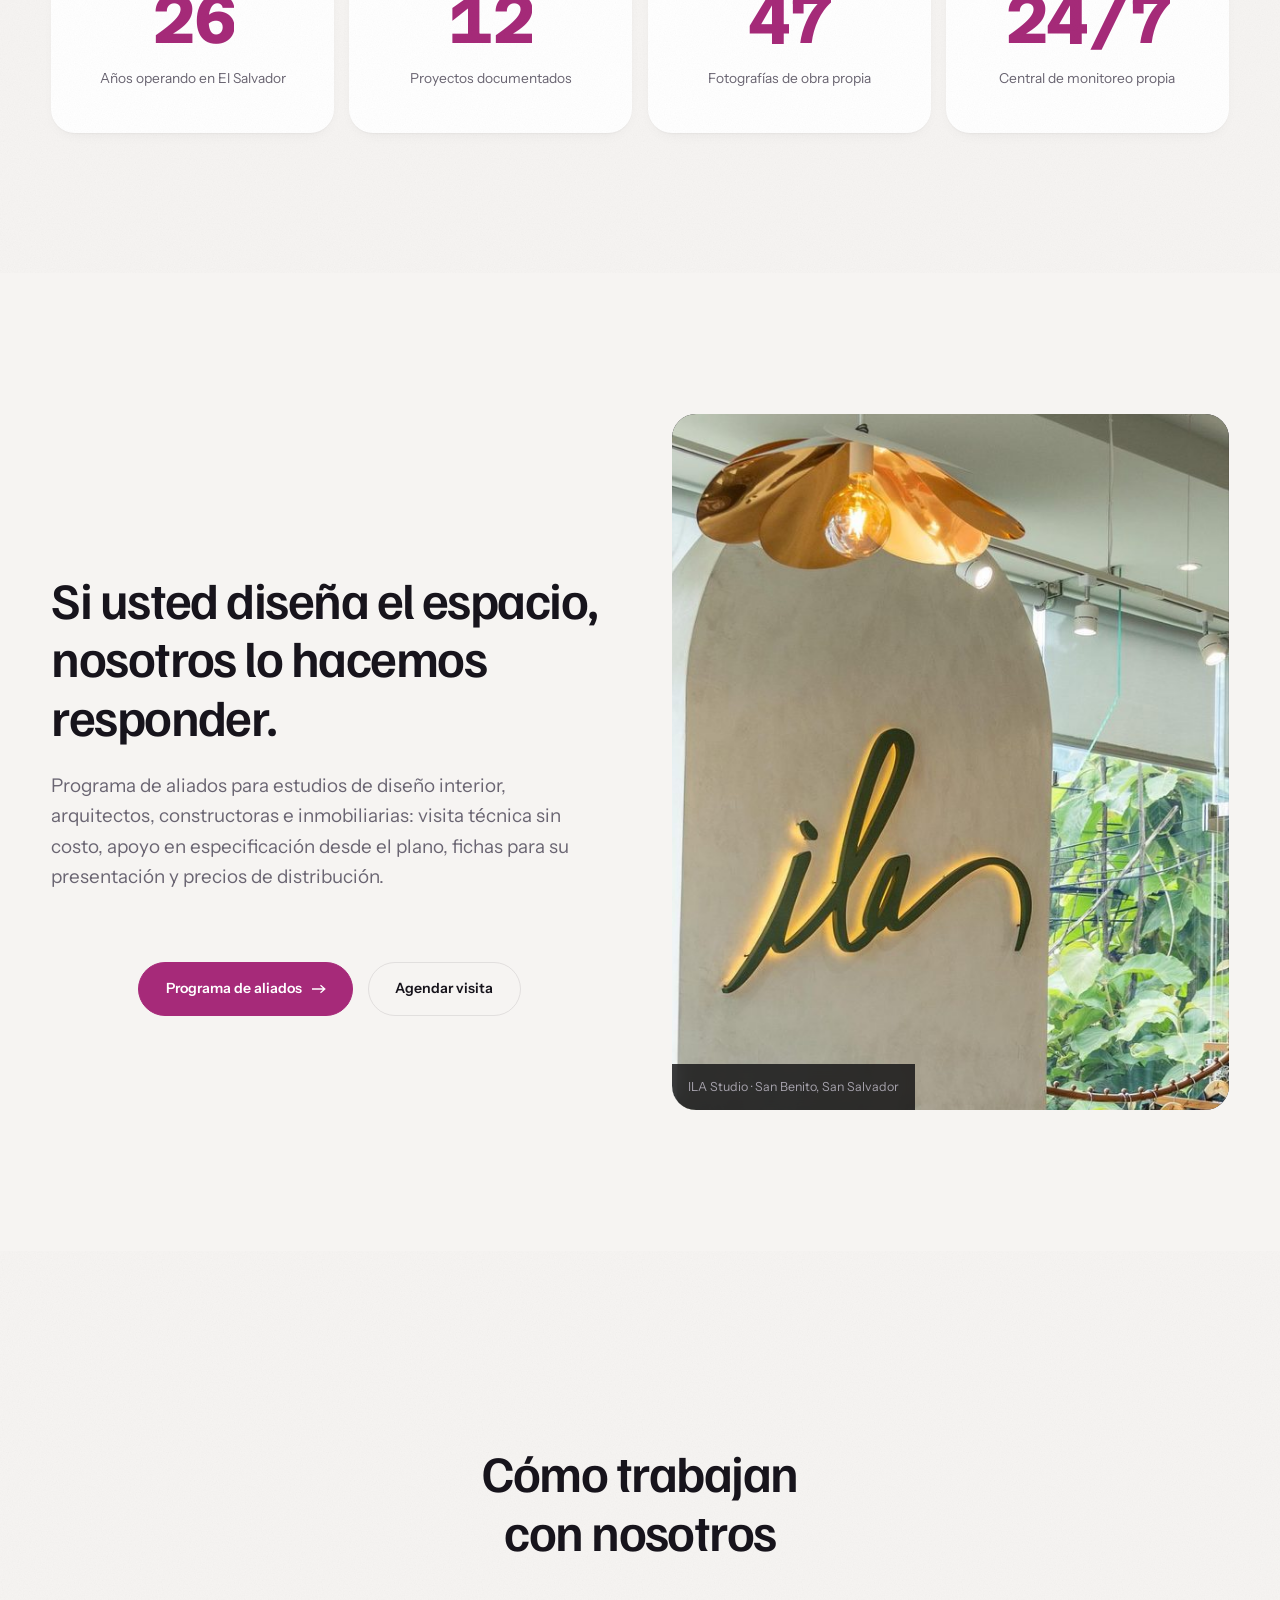
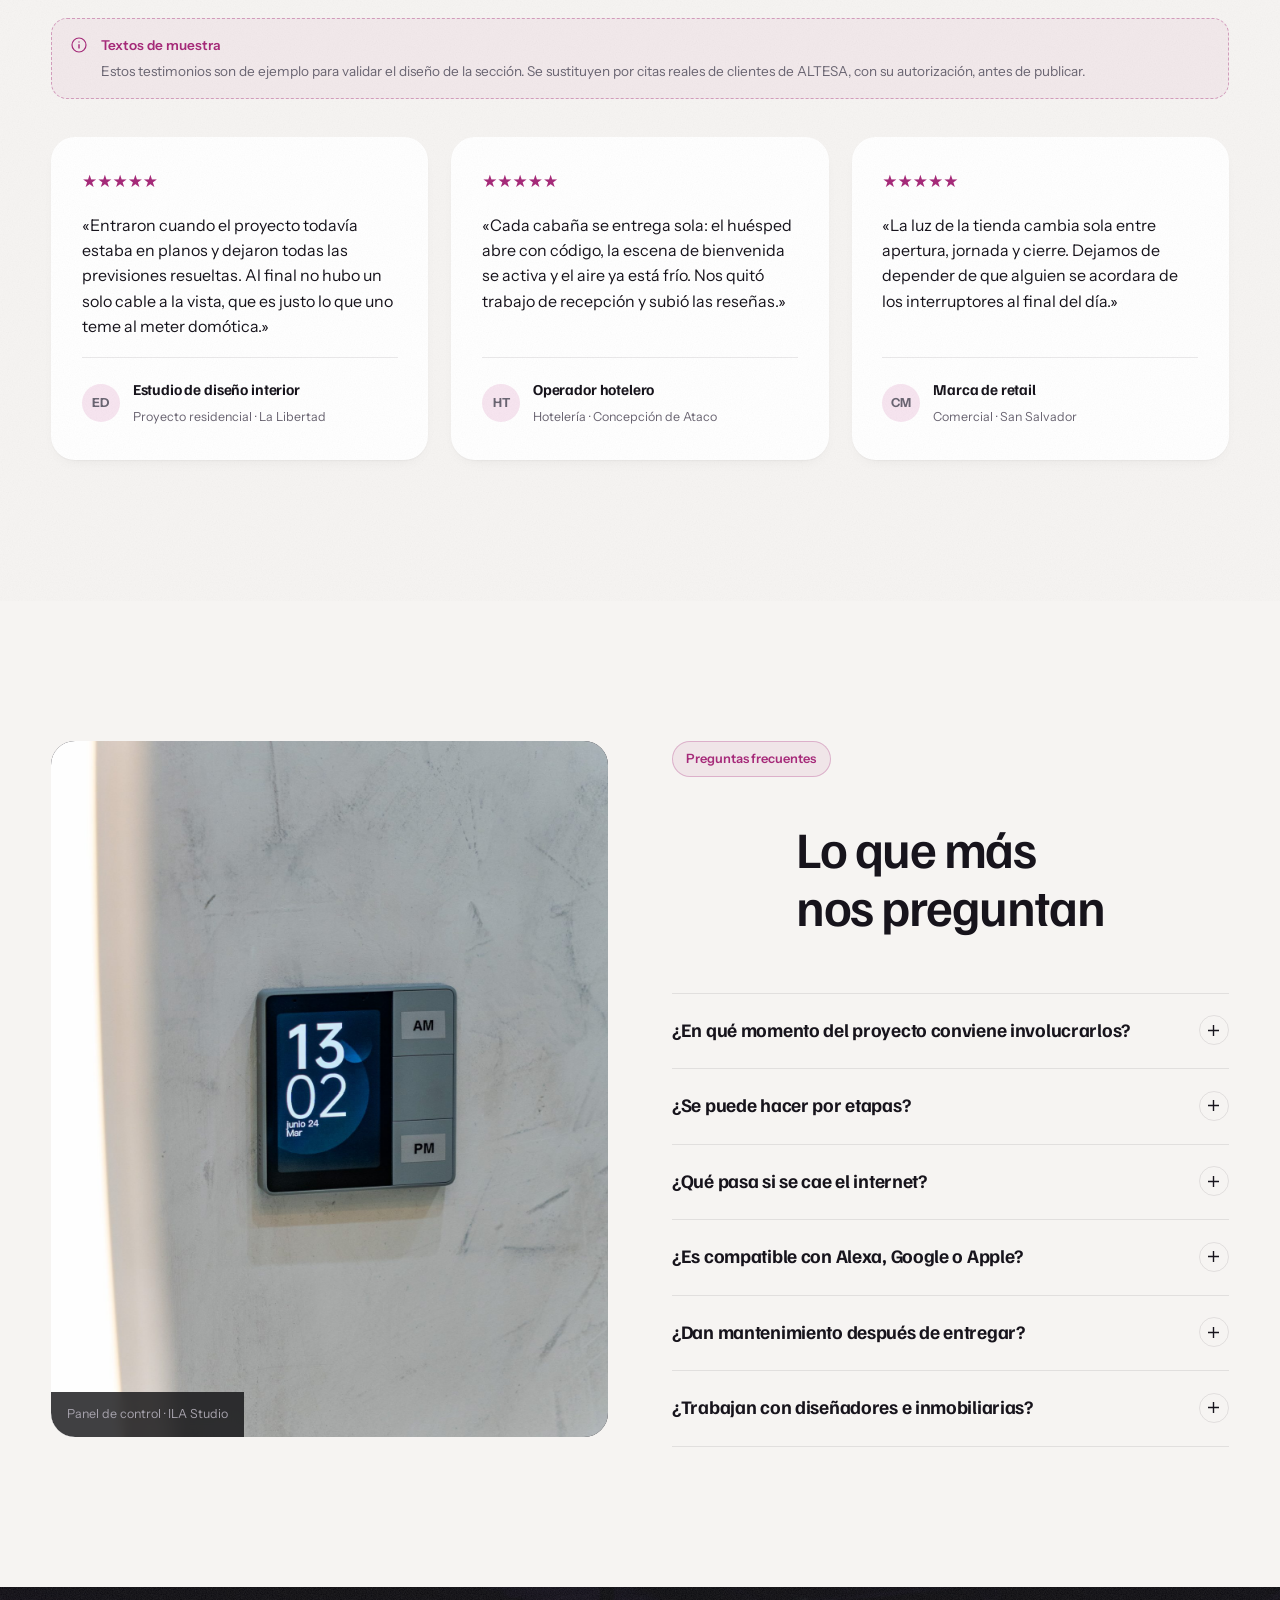
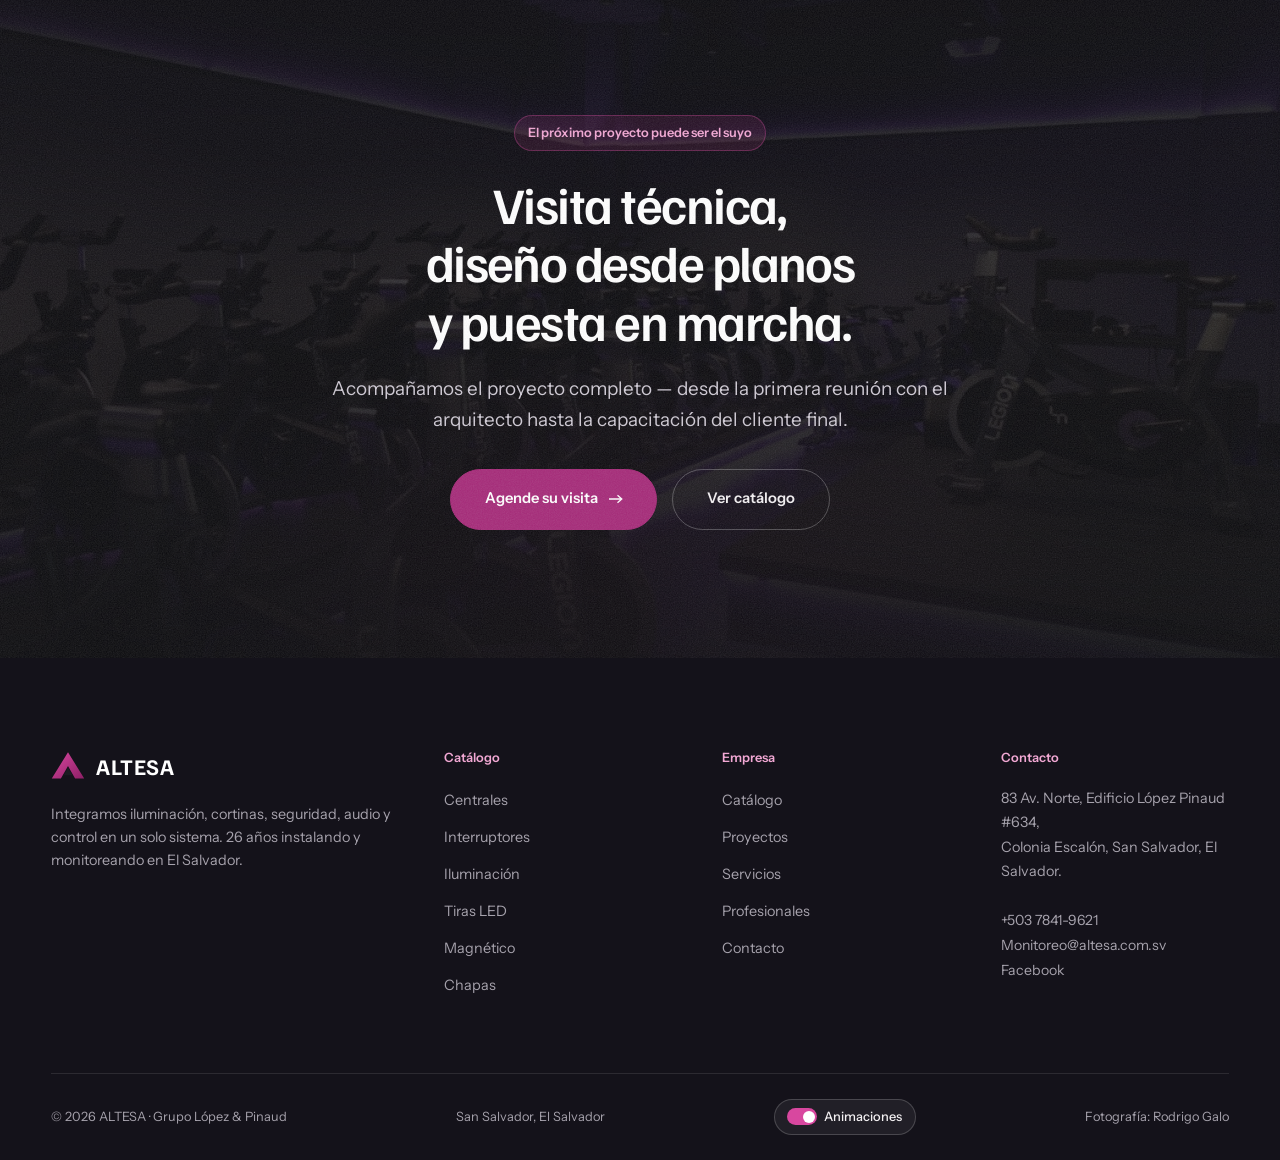
==== commit c20d3183: "Catálogo: ronda 1 de ajustes de ALTESA Cambios pedidos por el cliente sobre el sitio publicado: - Co" ====
--- a/public/index.html
+++ b/public/index.html
@@ -4,11 +4,11 @@
 <meta charset="utf-8">
 <meta name="viewport" content="width=device-width,initial-scale=1">
 <title>ALTESA Smart Monitoring · Catálogo de espacios inteligentes</title>
-<meta name="description" content="Iluminación arquitectónica, cortinas motorizadas, seguridad, audio y control central para residencias, hotelería y comercio en El Salvador. Catálogo para diseñadores, arquitectos e inmobiliarias.">
+<meta name="description" content="Iluminación arquitectónica, cortinas motorizadas, seguridad, sensores, intercomunicación, audio y control central para residencias, hotelería y comercio en El Salvador. Catálogo para diseñadores, arquitectos e inmobiliarias.">
 <link rel="preconnect" href="https://fonts.googleapis.com">
 <link rel="preconnect" href="https://fonts.gstatic.com" crossorigin>
 <link href="https://fonts.googleapis.com/css2?family=Familjen+Grotesk:wght@400;500;600;700&family=Instrument+Sans:wght@400;500;600&family=Azeret+Mono:wght@400;500&display=swap" rel="stylesheet">
-<link rel="stylesheet" href="assets/css/site.css?v=20260819-10">
+<link rel="stylesheet" href="assets/css/site.css?v=20260929-2">
 </head>
 <body>
 
@@ -22,8 +22,8 @@
     <div data-mo-group="">
       <p class="tagline"><b>Nuevo</b> Dossier 2026 · El Salvador</p>
       <h1 class="display d1 mt-s">Espacios que ya piensan solos</h1>
-      <p class="lead">Iluminación arquitectónica, cortinas motorizadas, seguridad, audio y control central.
-        Integrados sobre un solo ecosistema — y documentados en proyectos reales que puede visitar.</p>
+      <p class="lead">Iluminación arquitectónica, cortinas motorizadas, seguridad, sensores, intercomunicación,
+        audio y control central. Integrados sobre un solo ecosistema — y documentados en proyectos reales.</p>
       <div class="hero__acts">
         <a class="btn btn--lg" href="catalogo.html"><span>Ver el catálogo</span><svg class="arw" width="14" height="10" viewBox="0 0 14 10" fill="none"><path d="M0 5h12M8.5 1.2 12.8 5 8.5 8.8" stroke="currentColor" stroke-width="1.3"/></svg></a>
         <a class="btn btn--ghost btn--lg" href="proyectos.html"><span>12 proyectos</span></a>
@@ -81,14 +81,14 @@
   <div class="wrap">
     <div class="shead" data-mo-group="">
       <p class="tagline">El catálogo</p>
-      <h2 class="display d2 mt-s">Siete sistemas.<br>Un ecosistema.</h2>
+      <h2 class="display d2 mt-s">Once sistemas.<br>Un ecosistema.</h2>
     </div>
   </div>
   <div class="wrap wrap--wide">
     <div id="coverflow" tabindex="0" aria-label="Categorías del catálogo"></div>
   </div>
   <div class="wrap center mt-l" data-mo>
-    <a class="btn btn--lg" href="catalogo.html"><span>Explorar los 101 productos</span><svg class="arw" width="14" height="10" viewBox="0 0 14 10" fill="none"><path d="M0 5h12M8.5 1.2 12.8 5 8.5 8.8" stroke="currentColor" stroke-width="1.3"/></svg></a>
+    <a class="btn btn--lg" href="catalogo.html"><span>Explorar los <span data-cifra="productos">91</span> productos</span><svg class="arw" width="14" height="10" viewBox="0 0 14 10" fill="none"><path d="M0 5h12M8.5 1.2 12.8 5 8.5 8.8" stroke="currentColor" stroke-width="1.3"/></svg></a>
   </div>
 </section>
 
@@ -298,8 +298,8 @@
   </div>
 </section>
 
-<script src="assets/js/data-catalogo.js?v=20260819-10"></script>
-<script src="assets/js/data-proyectos.js?v=20260819-10"></script>
-<script src="assets/js/site.js?v=20260819-10"></script>
+<script src="assets/js/data-catalogo.js?v=20260929-2"></script>
+<script src="assets/js/data-proyectos.js?v=20260929-2"></script>
+<script src="assets/js/site.js?v=20260929-2"></script>
 </body>
 </html>
--- a/public/assets/css/site.css
+++ b/public/assets/css/site.css
@@ -446,6 +446,13 @@
           mask-image:linear-gradient(90deg,#000 calc(100% - 28px),transparent);
 }
 .chips--fila::-webkit-scrollbar{display:none}
+/* Con ratón esa fila no se puede deslizar, y con 11 categorías ya no cabe en
+   una sola línea en ningún escritorio: ahí se permite una segunda línea para
+   que ninguna categoría quede fuera de vista. En pantallas táctiles sigue
+   siendo una fila que se desliza con el dedo. */
+@media (hover:hover) and (pointer:fine){
+  .chips--fila{flex-wrap:wrap;overflow:visible;-webkit-mask-image:none;mask-image:none}
+}
 
 .filters__row--pie{gap:.7rem}
 .filters__row--pie .filters__count{margin-left:auto;white-space:nowrap}
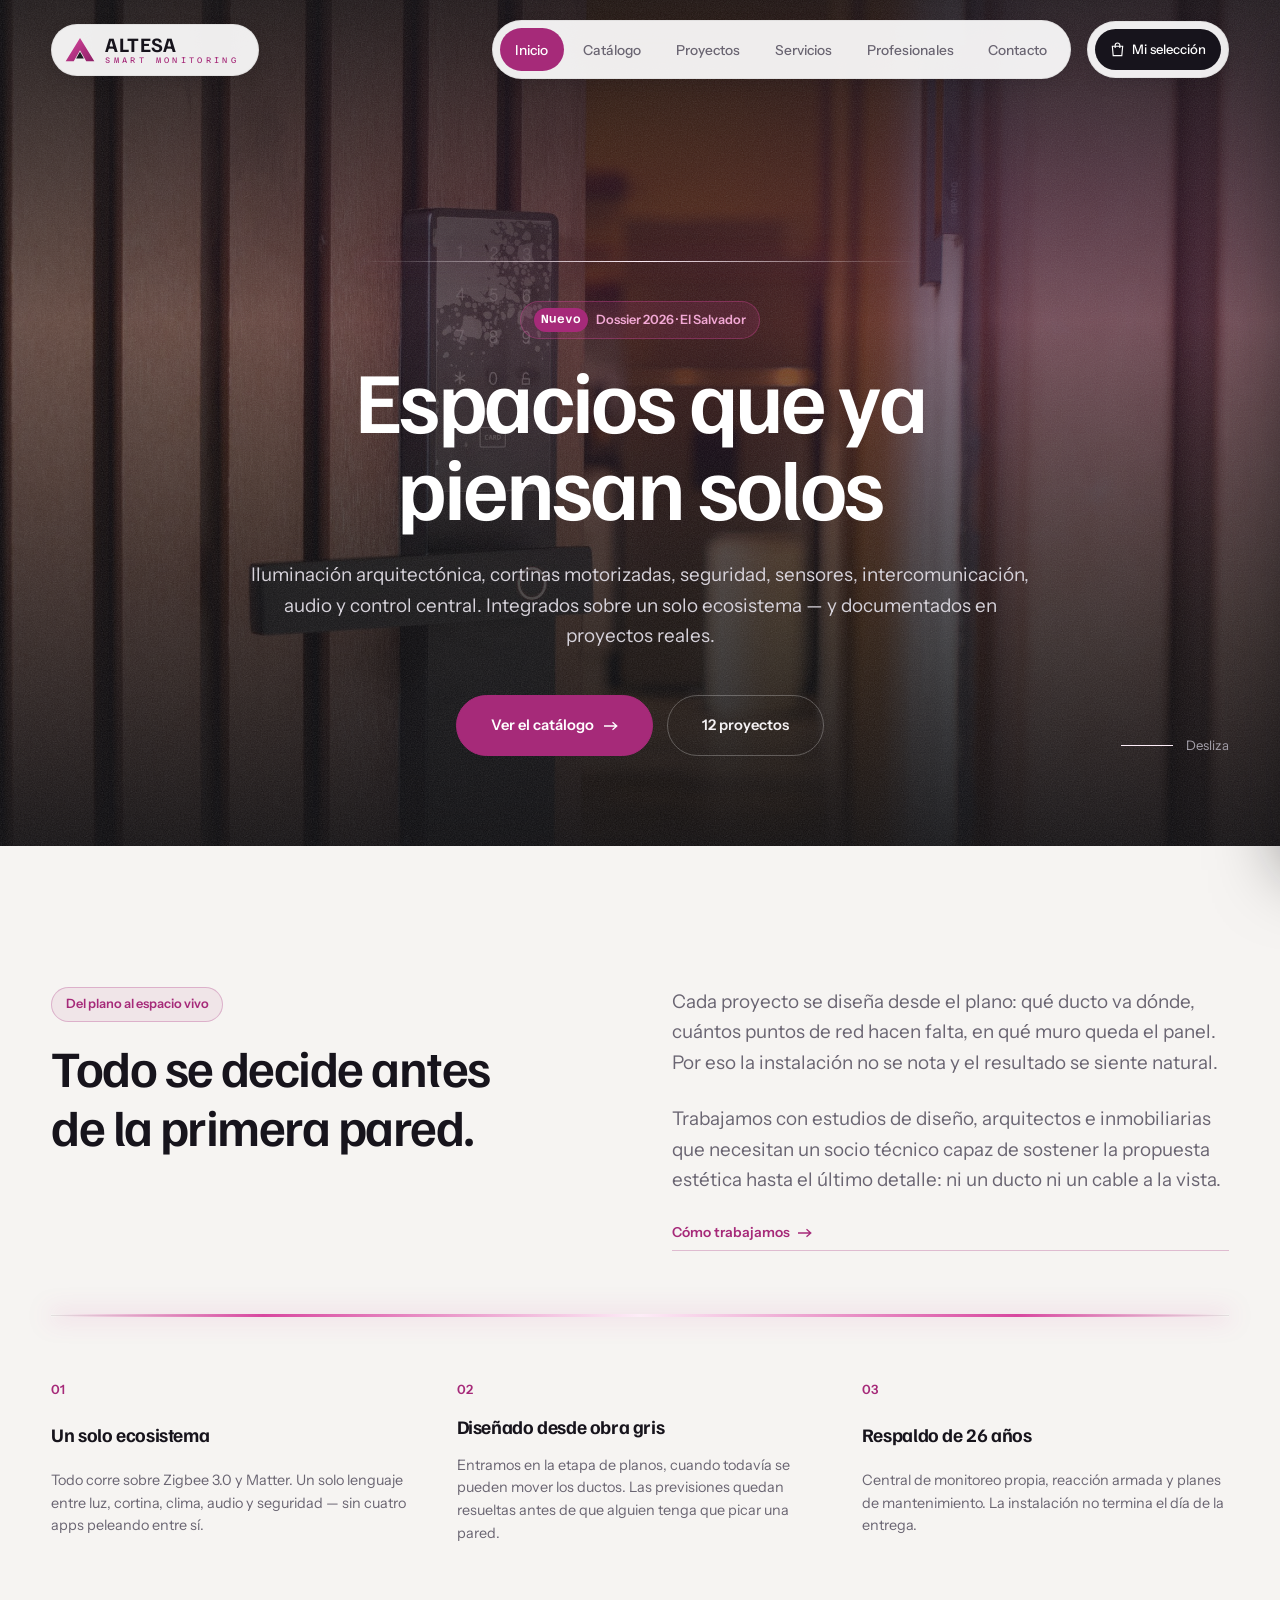
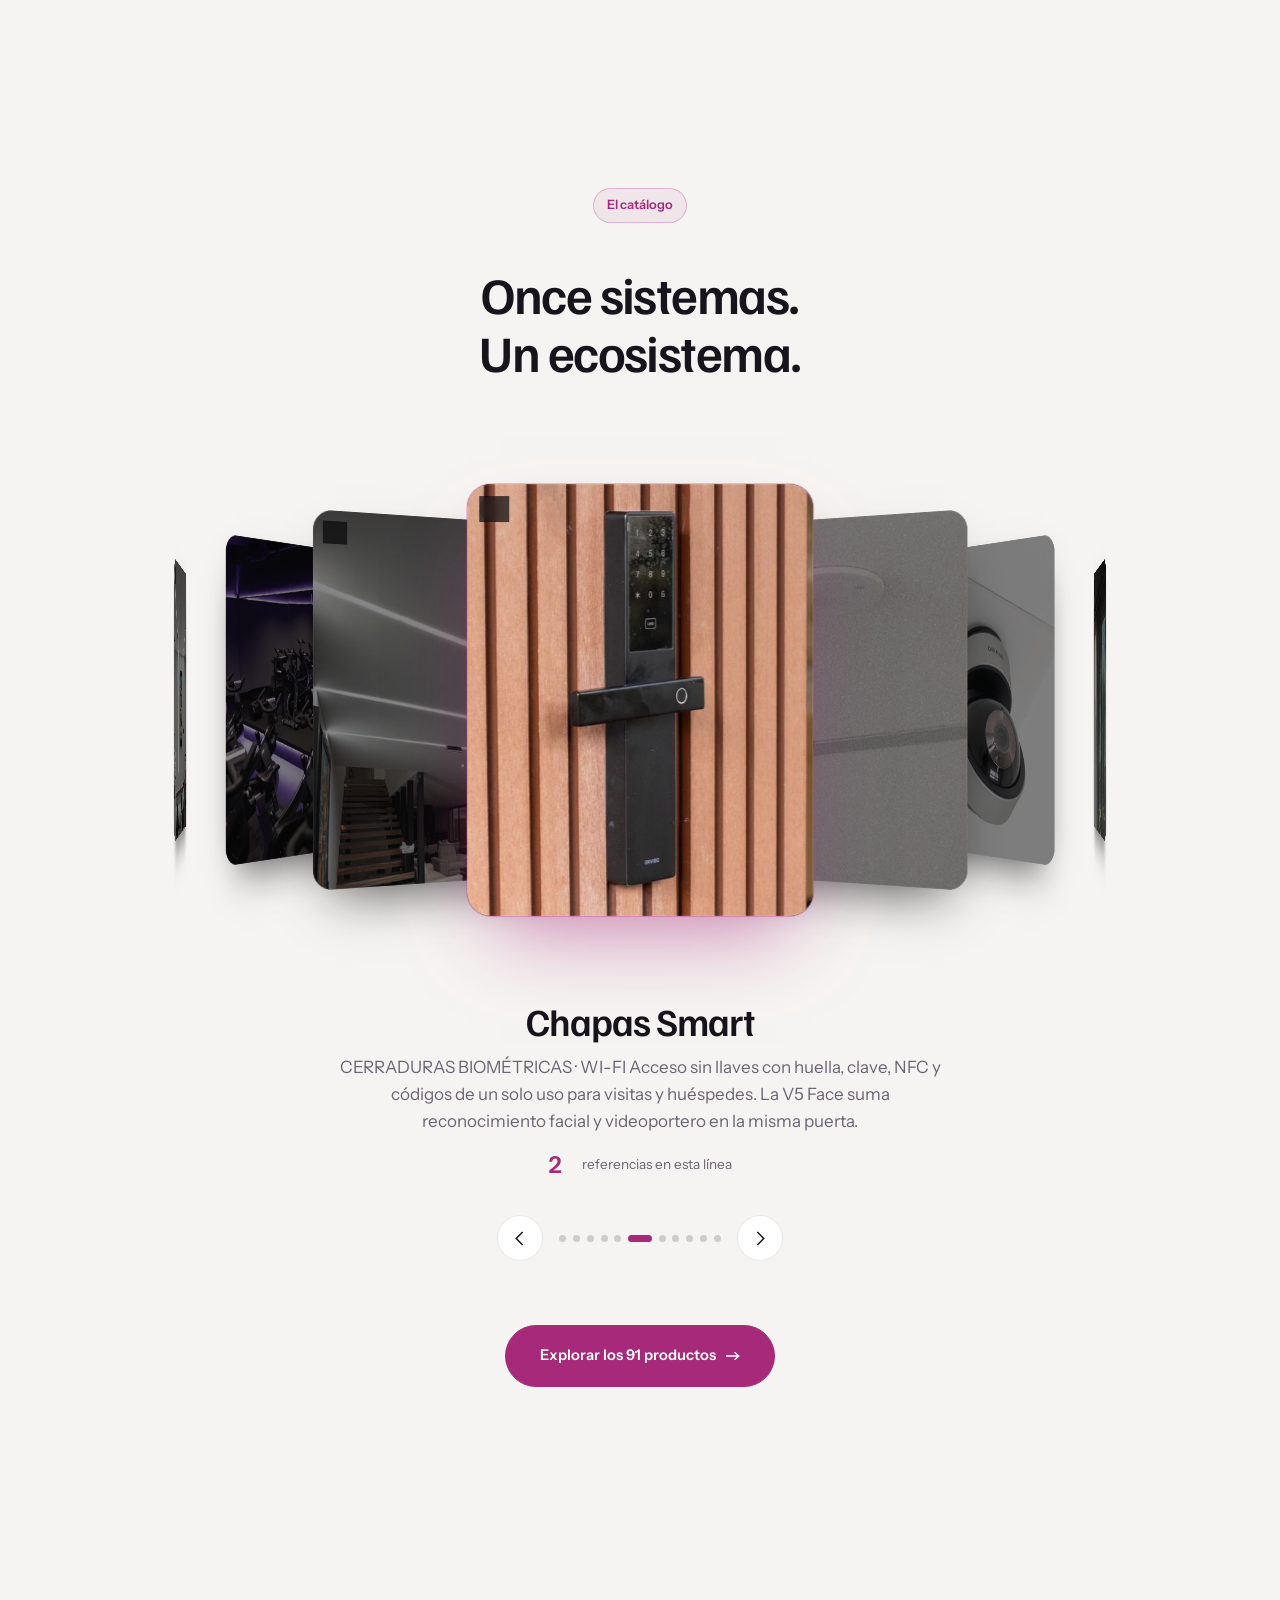
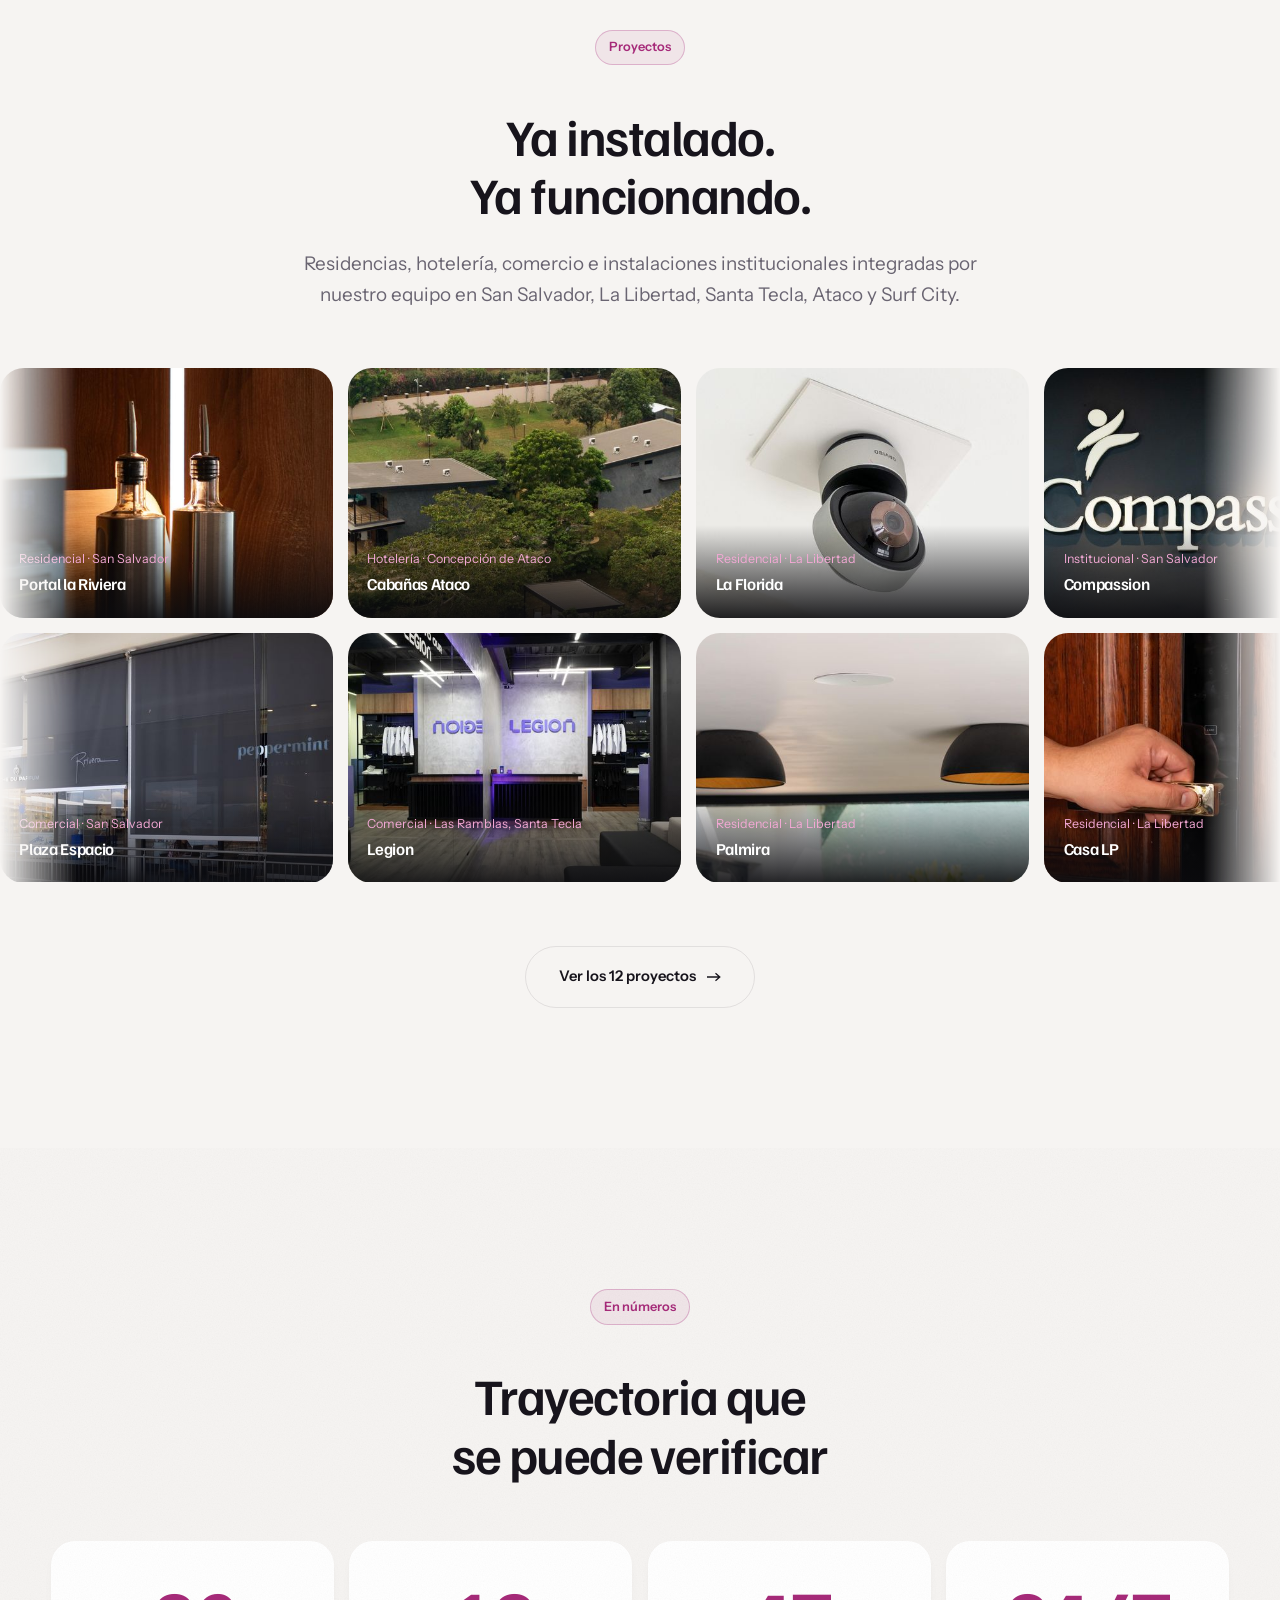
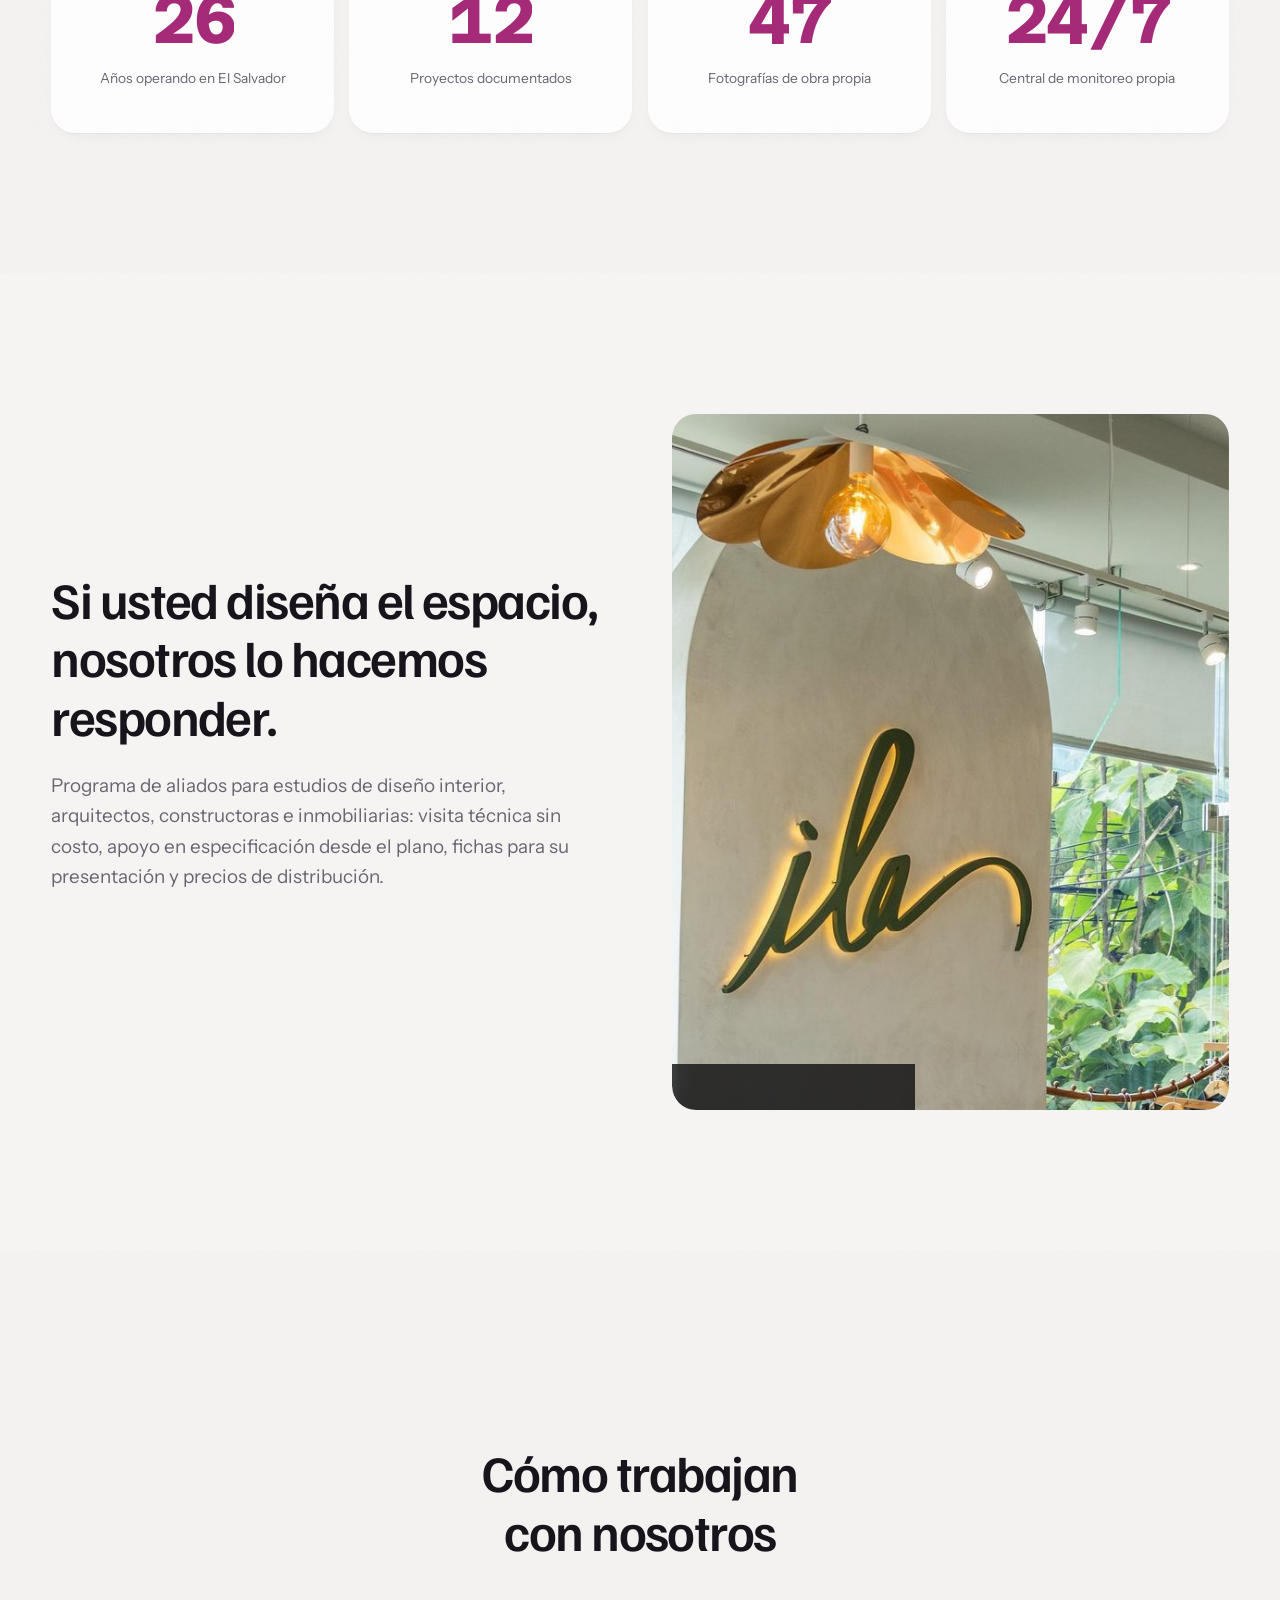
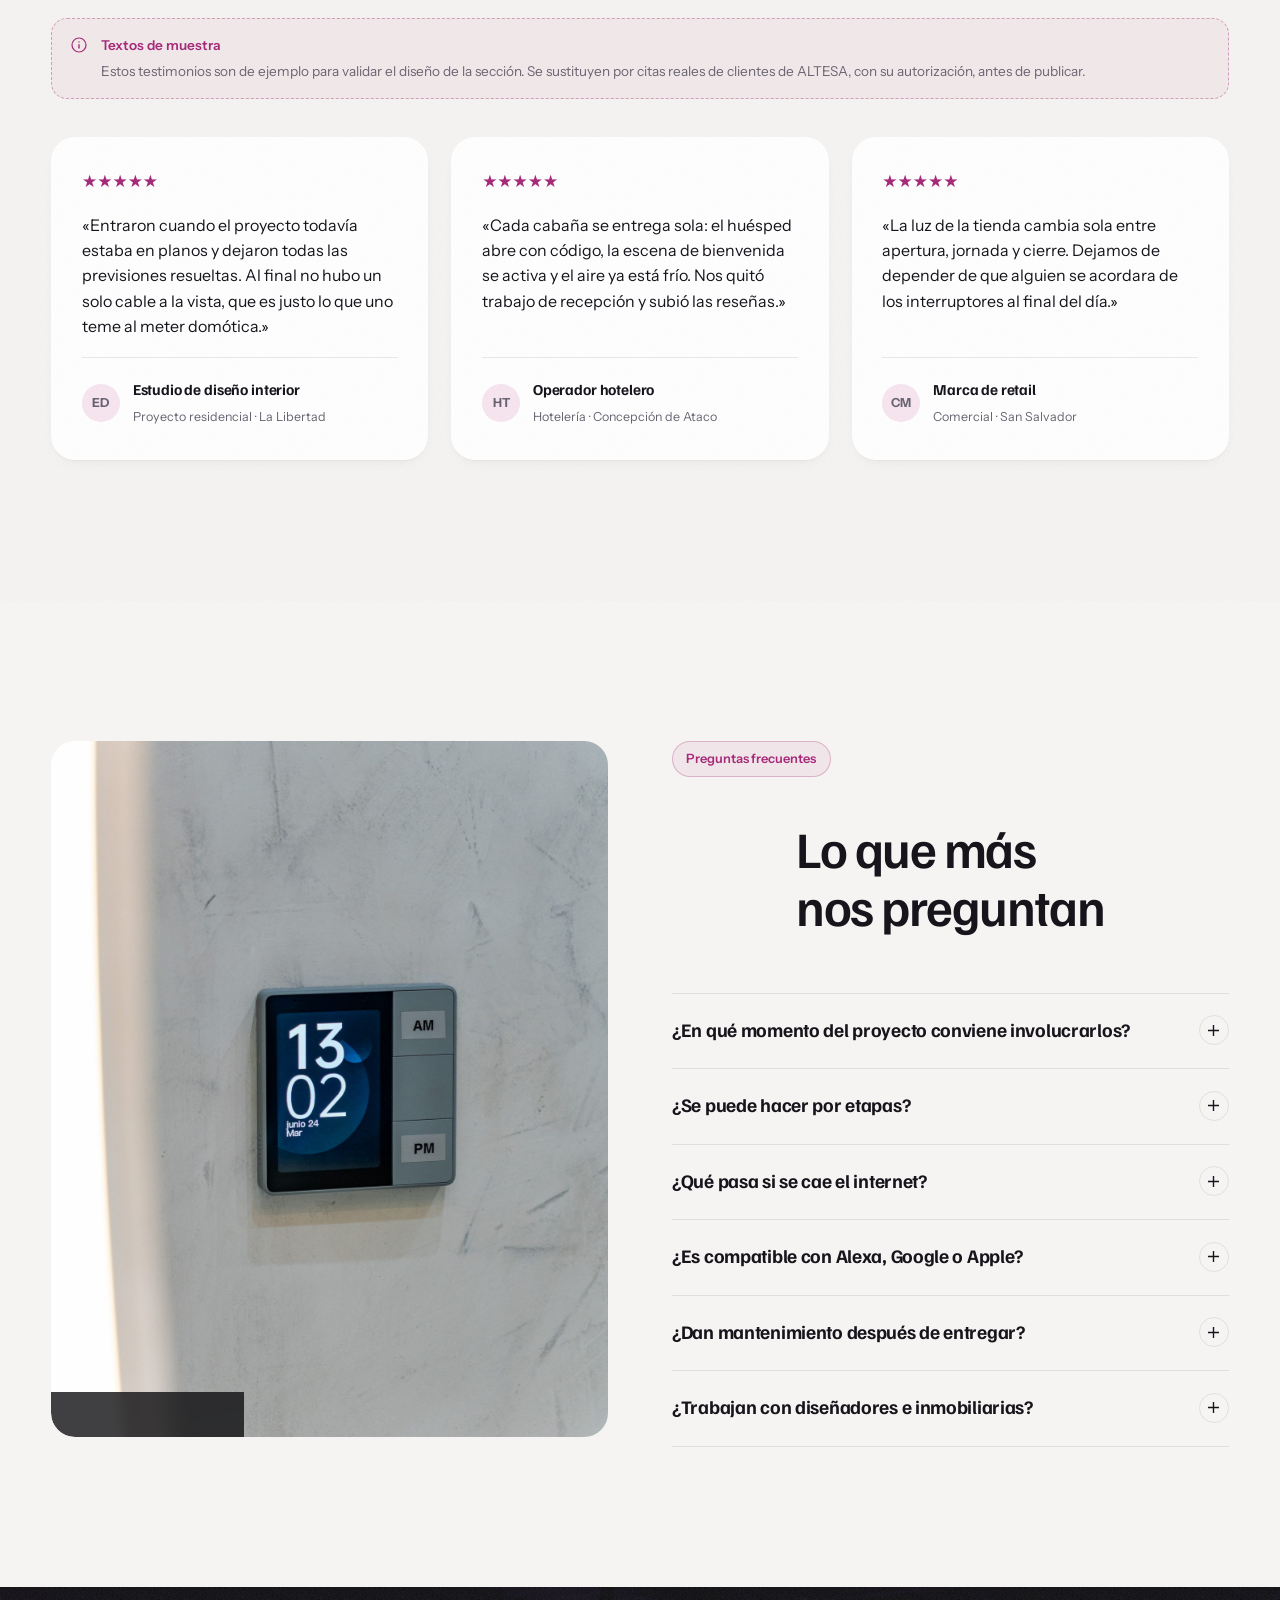
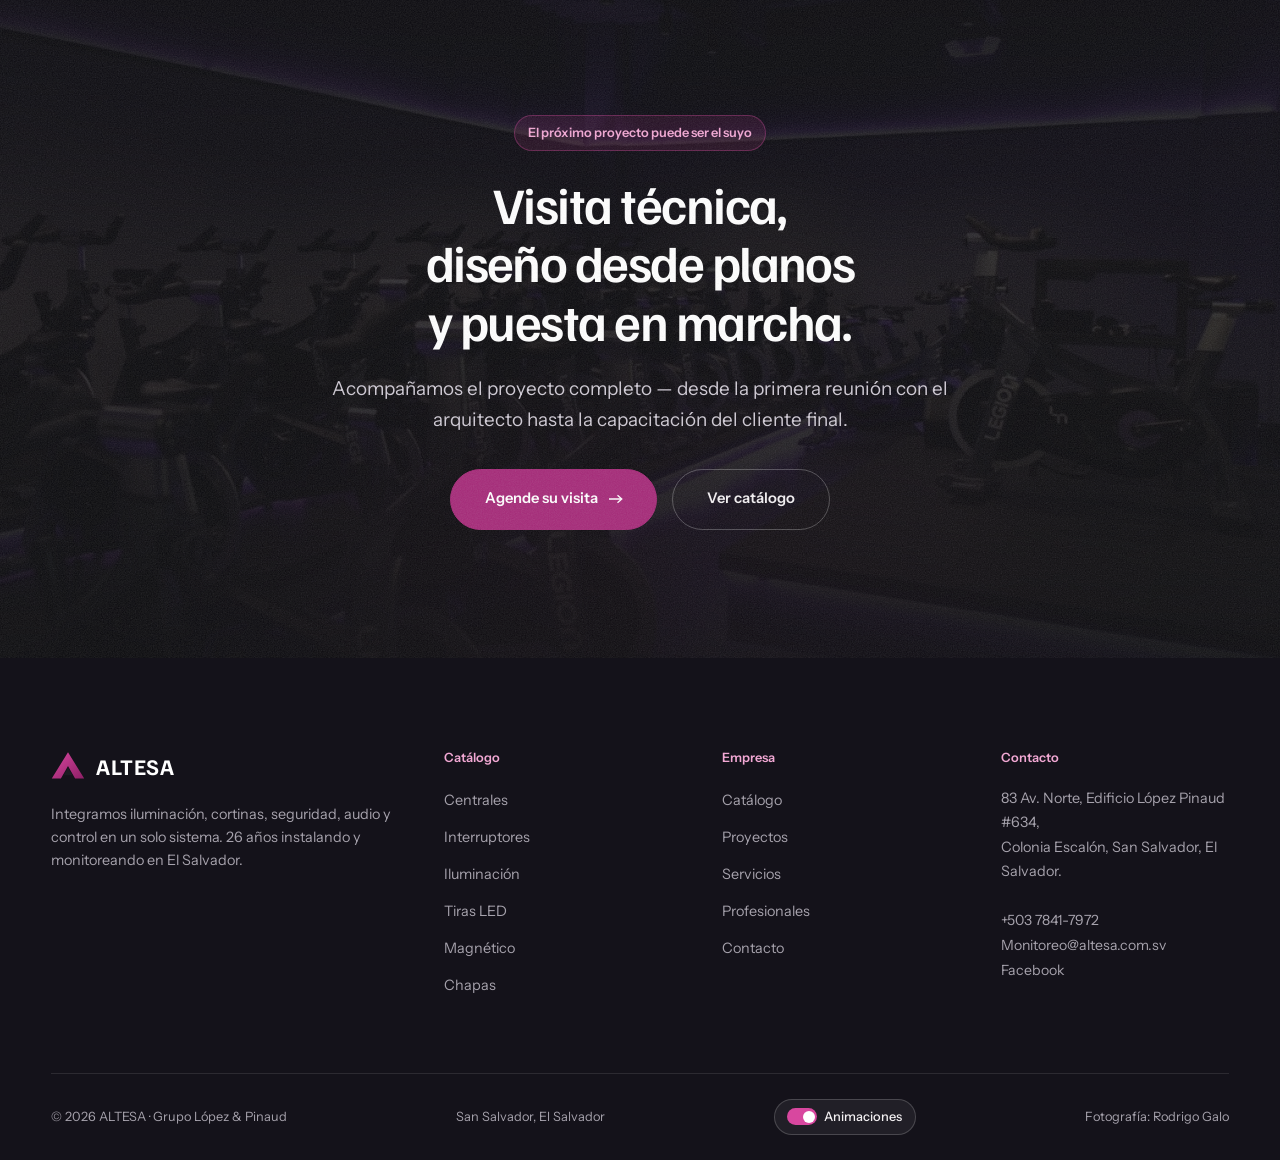
==== commit 8be8e7d2: "Contacto con el número nuevo y vitrina con una sola salida Contacto: el 7841-7972 pasa a ser el núme" ====
--- a/public/index.html
+++ b/public/index.html
@@ -8,7 +8,7 @@
 <link rel="preconnect" href="https://fonts.googleapis.com">
 <link rel="preconnect" href="https://fonts.gstatic.com" crossorigin>
 <link href="https://fonts.googleapis.com/css2?family=Familjen+Grotesk:wght@400;500;600;700&family=Instrument+Sans:wght@400;500;600&family=Azeret+Mono:wght@400;500&display=swap" rel="stylesheet">
-<link rel="stylesheet" href="assets/css/site.css?v=20260929-2">
+<link rel="stylesheet" href="assets/css/site.css?v=20260929-4">
 </head>
 <body>
 
@@ -298,8 +298,8 @@
   </div>
 </section>
 
-<script src="assets/js/data-catalogo.js?v=20260929-2"></script>
-<script src="assets/js/data-proyectos.js?v=20260929-2"></script>
-<script src="assets/js/site.js?v=20260929-2"></script>
+<script src="assets/js/data-catalogo.js?v=20260929-4"></script>
+<script src="assets/js/data-proyectos.js?v=20260929-4"></script>
+<script src="assets/js/site.js?v=20260929-4"></script>
 </body>
 </html>
--- a/public/assets/css/site.css
+++ b/public/assets/css/site.css
@@ -551,6 +551,9 @@
 .drawer{
   position:fixed;top:0;right:0;bottom:0;z-index:95;
   width:min(560px,100vw);background:var(--paper);
+  /* Superficie clara con texto propio: en la vitrina, de fondo oscuro, el
+     cajón heredaba texto claro y el título y la X quedaban invisibles. */
+  color:var(--tx-dark);
   display:flex;flex-direction:column;
   transform:translateX(101%);transition:transform .6s var(--ease);
   box-shadow:-30px 0 70px -30px rgba(11,11,14,.5);
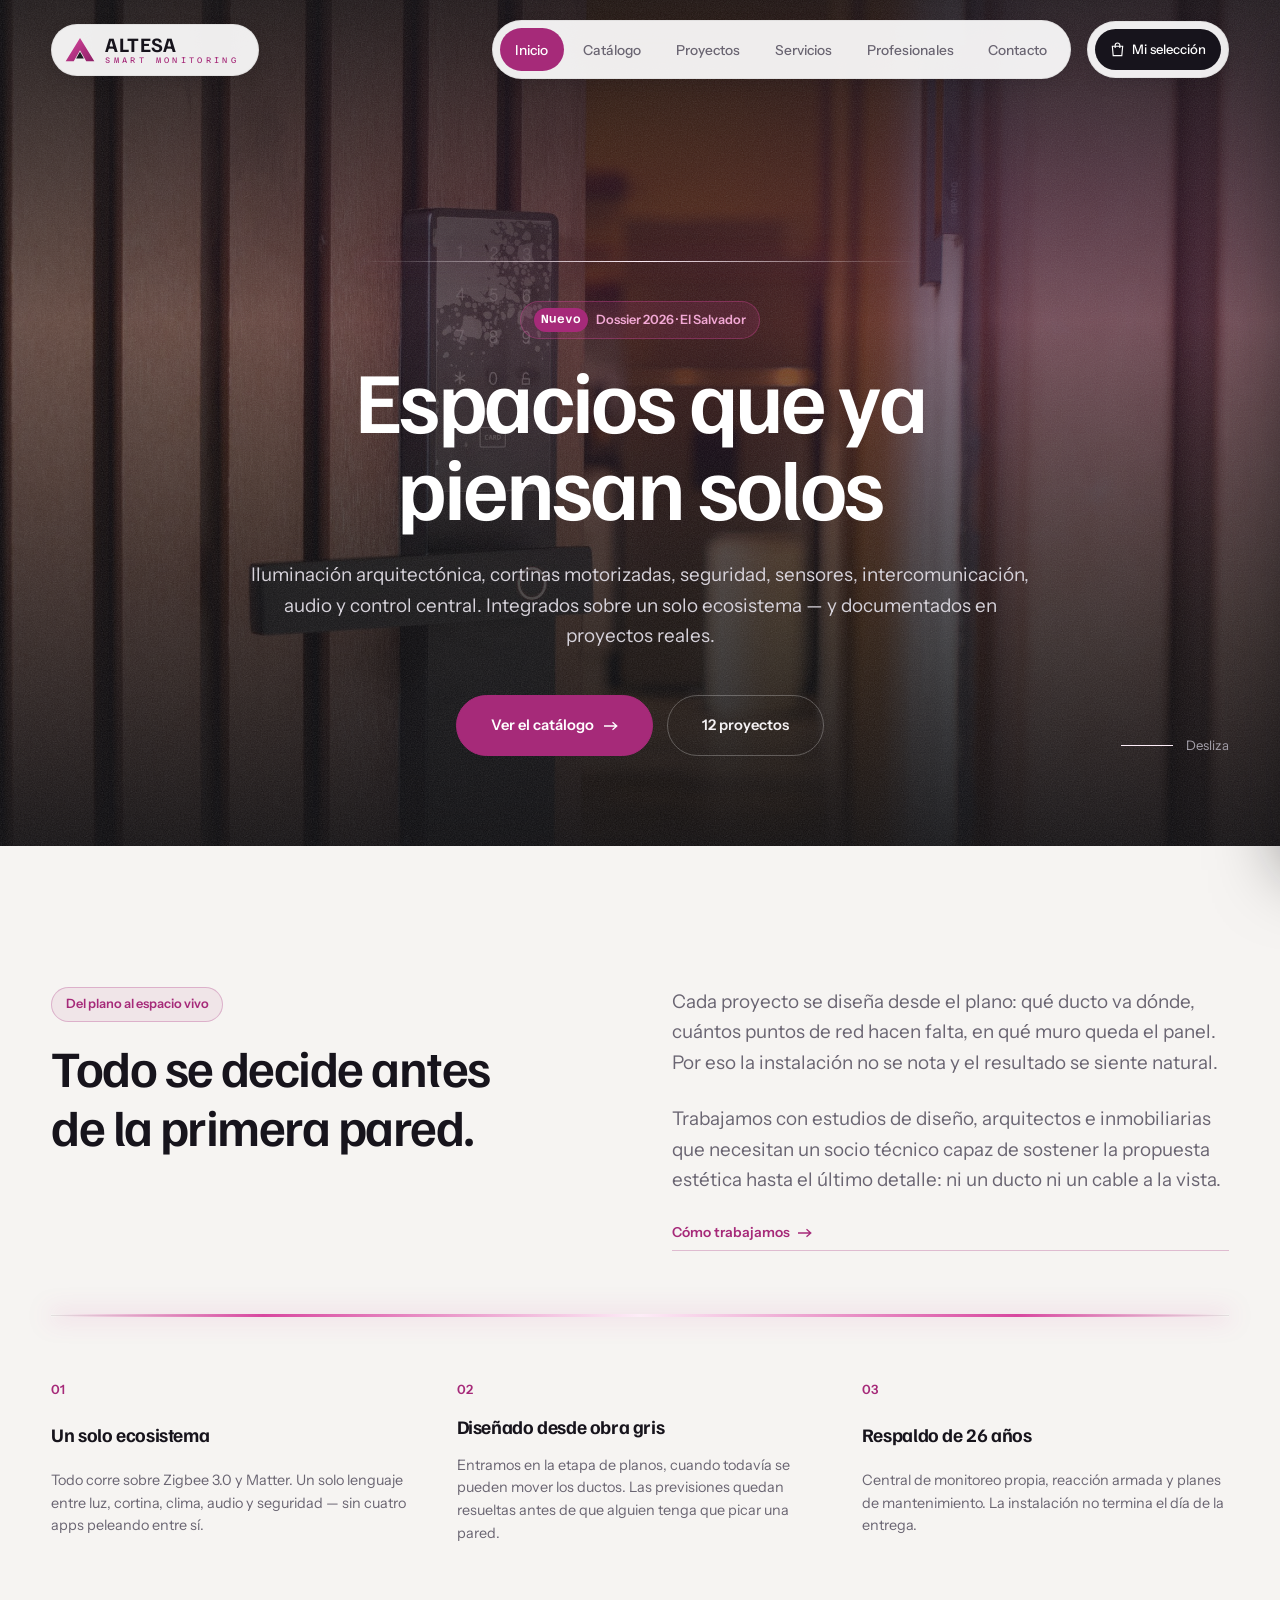
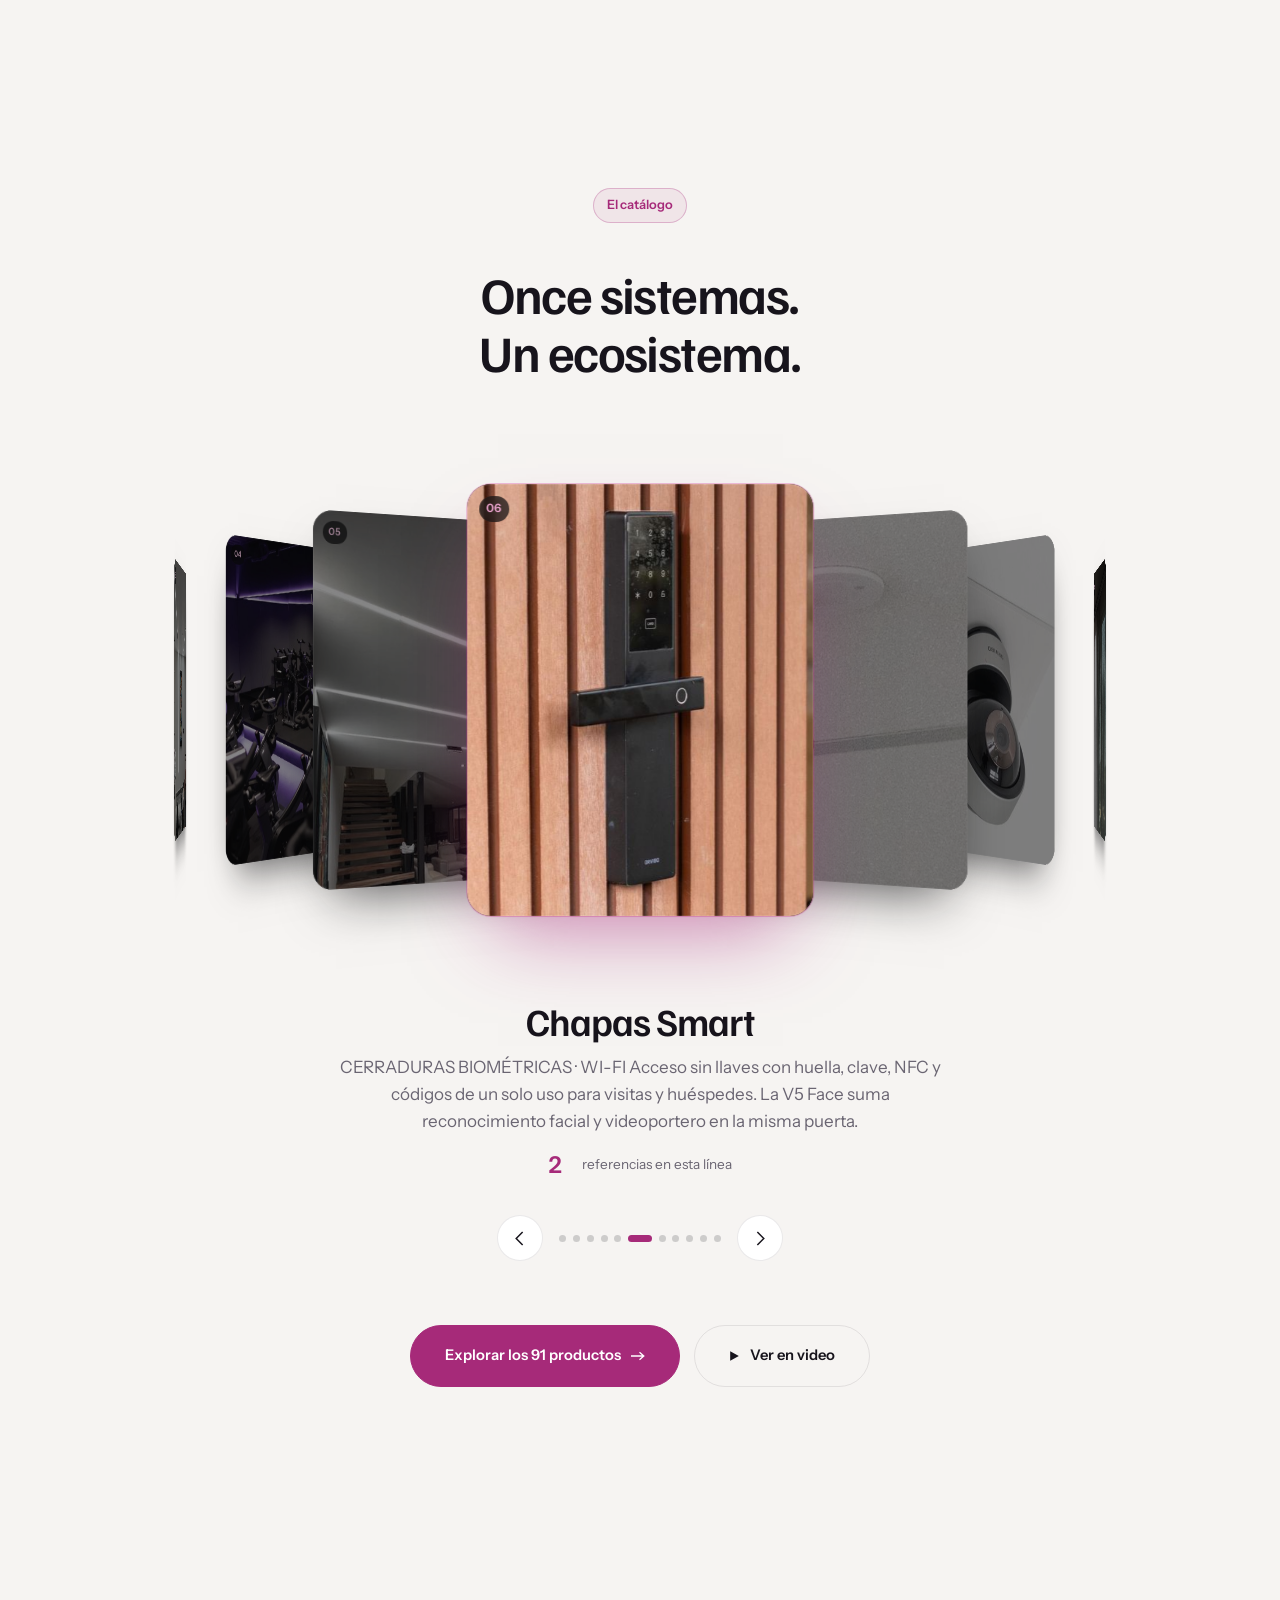
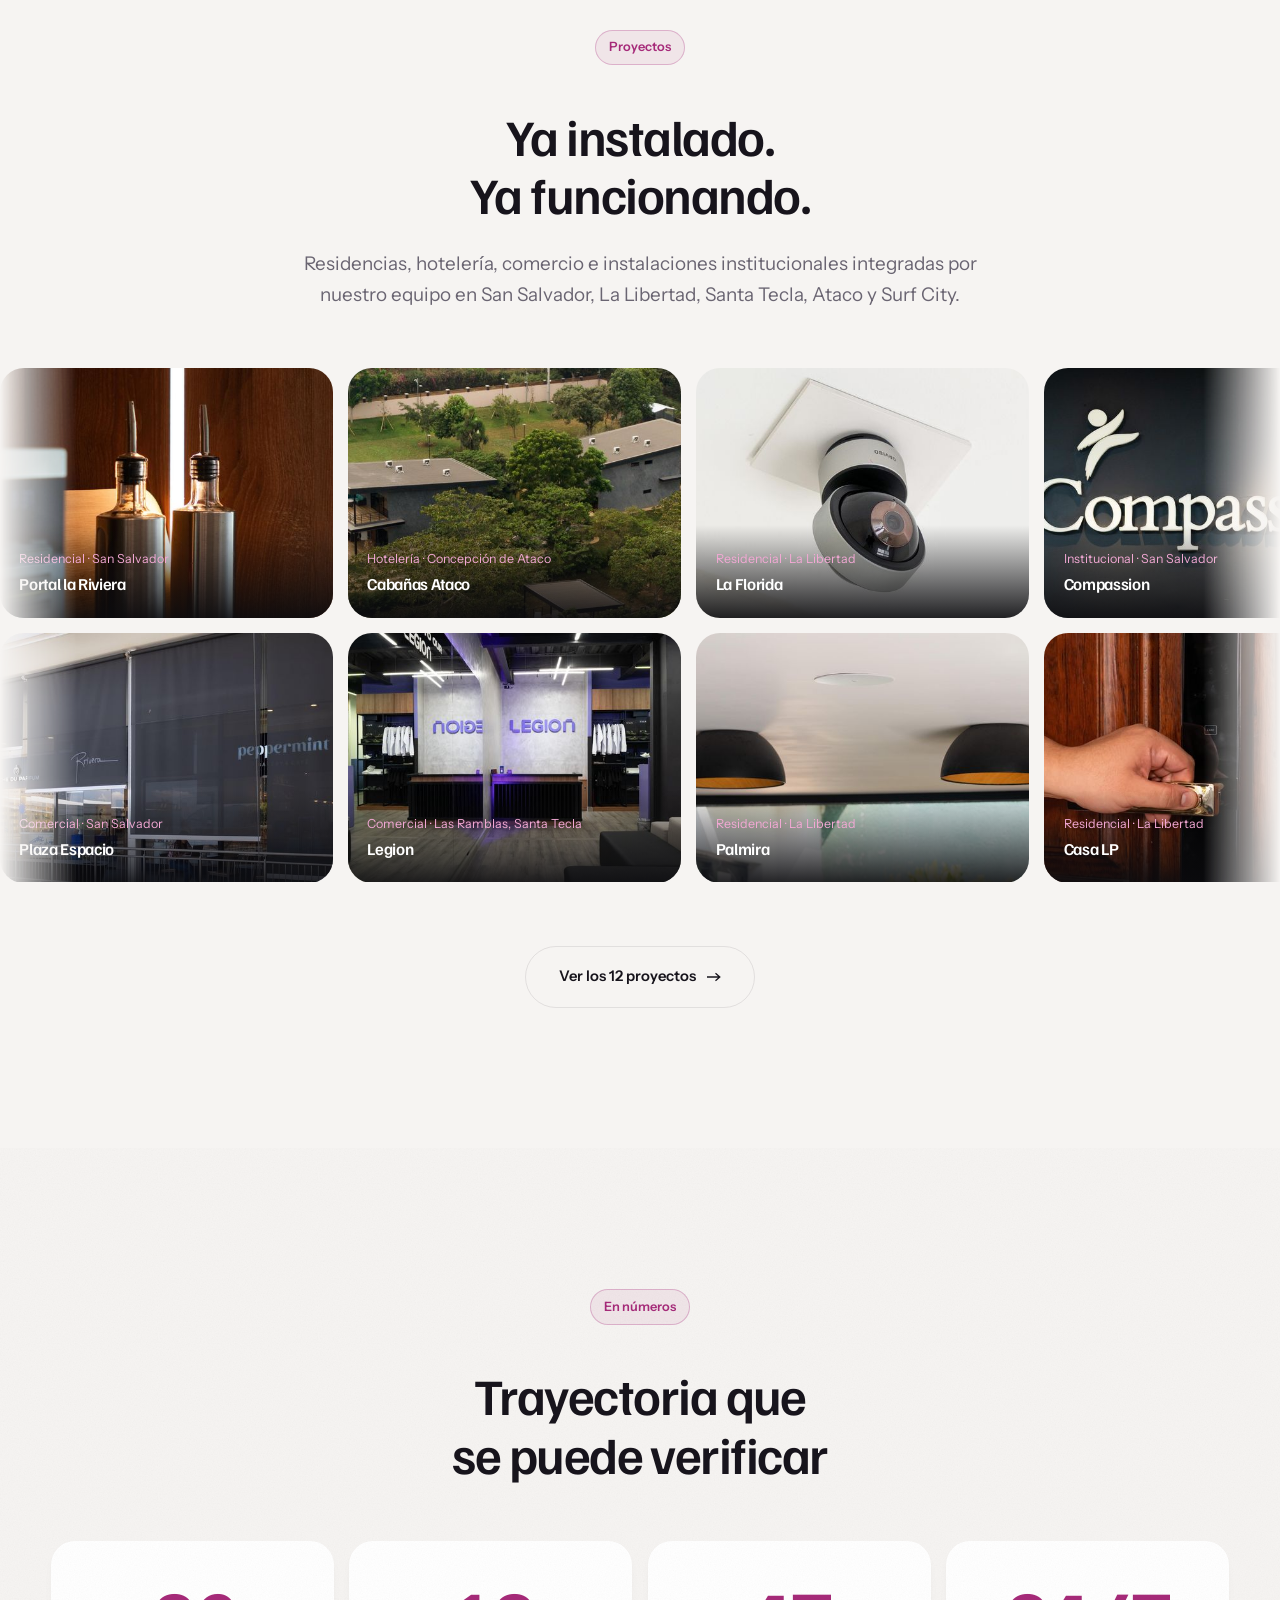
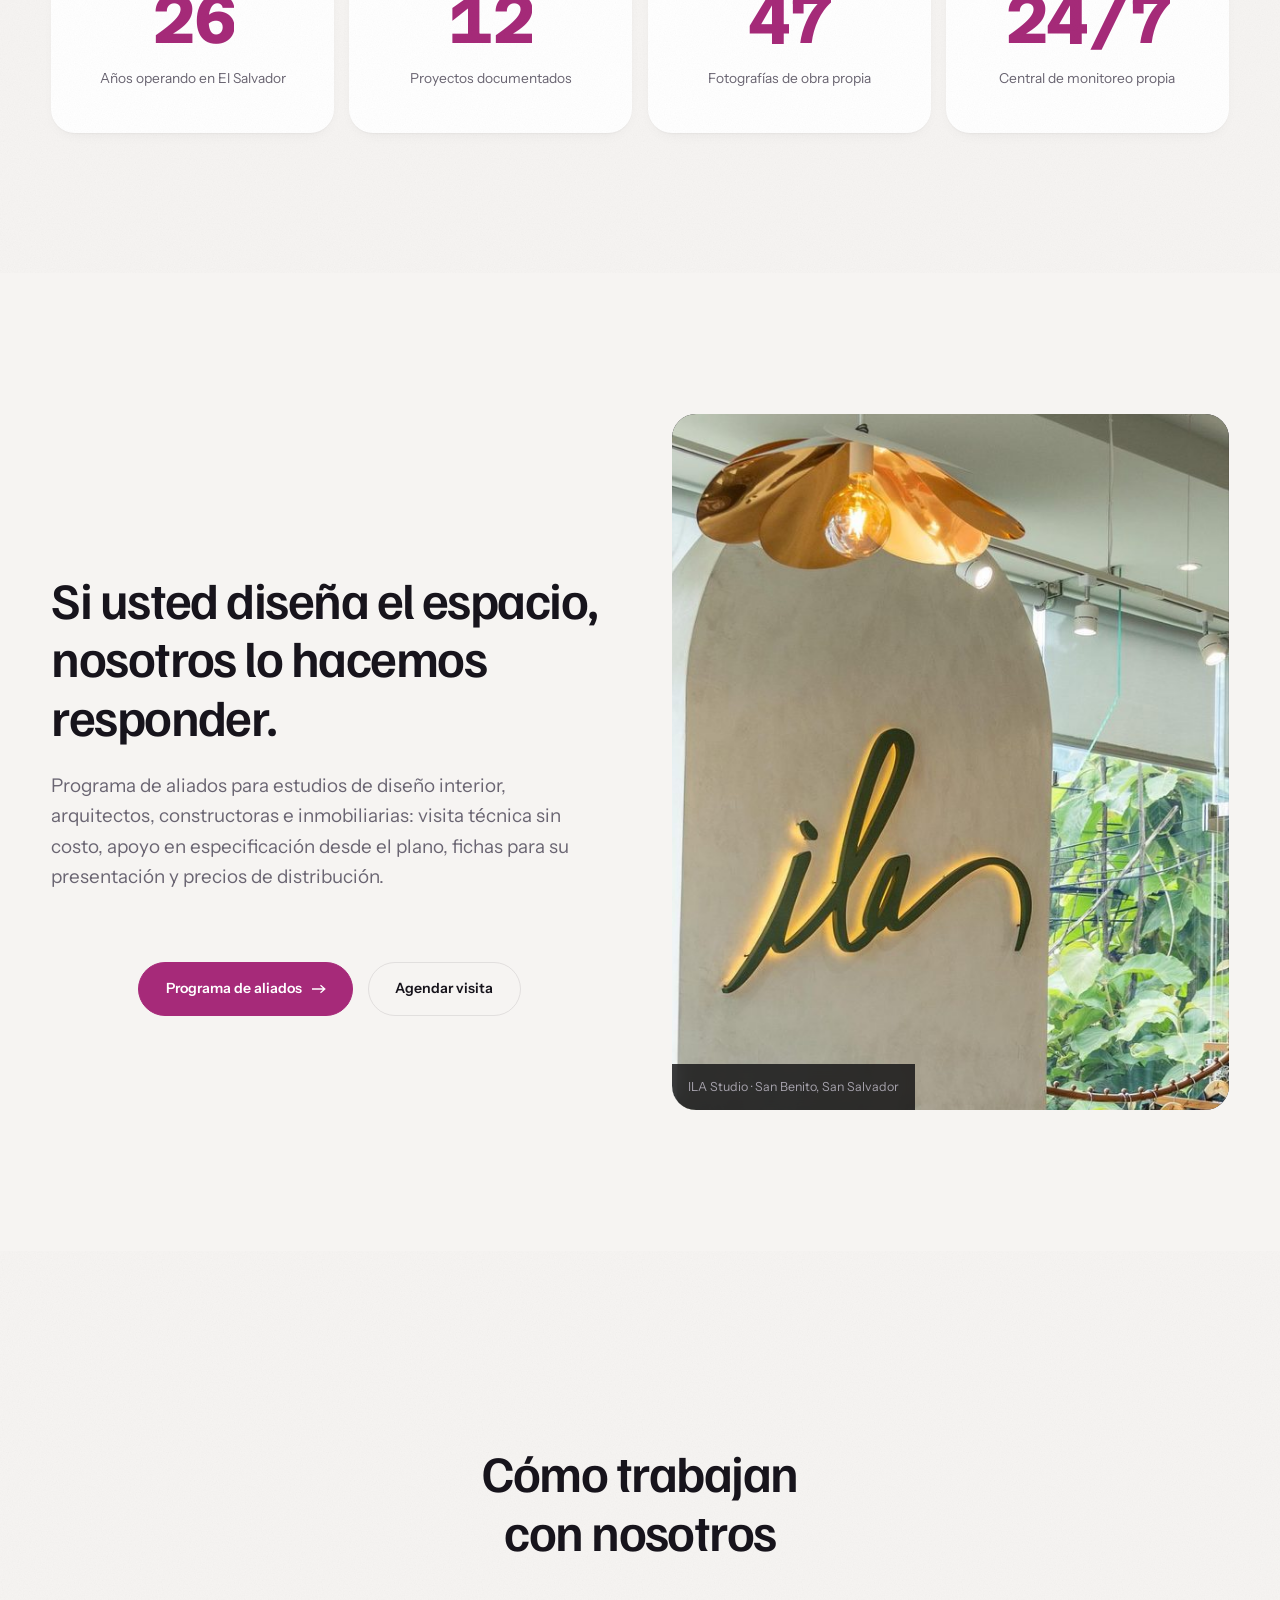
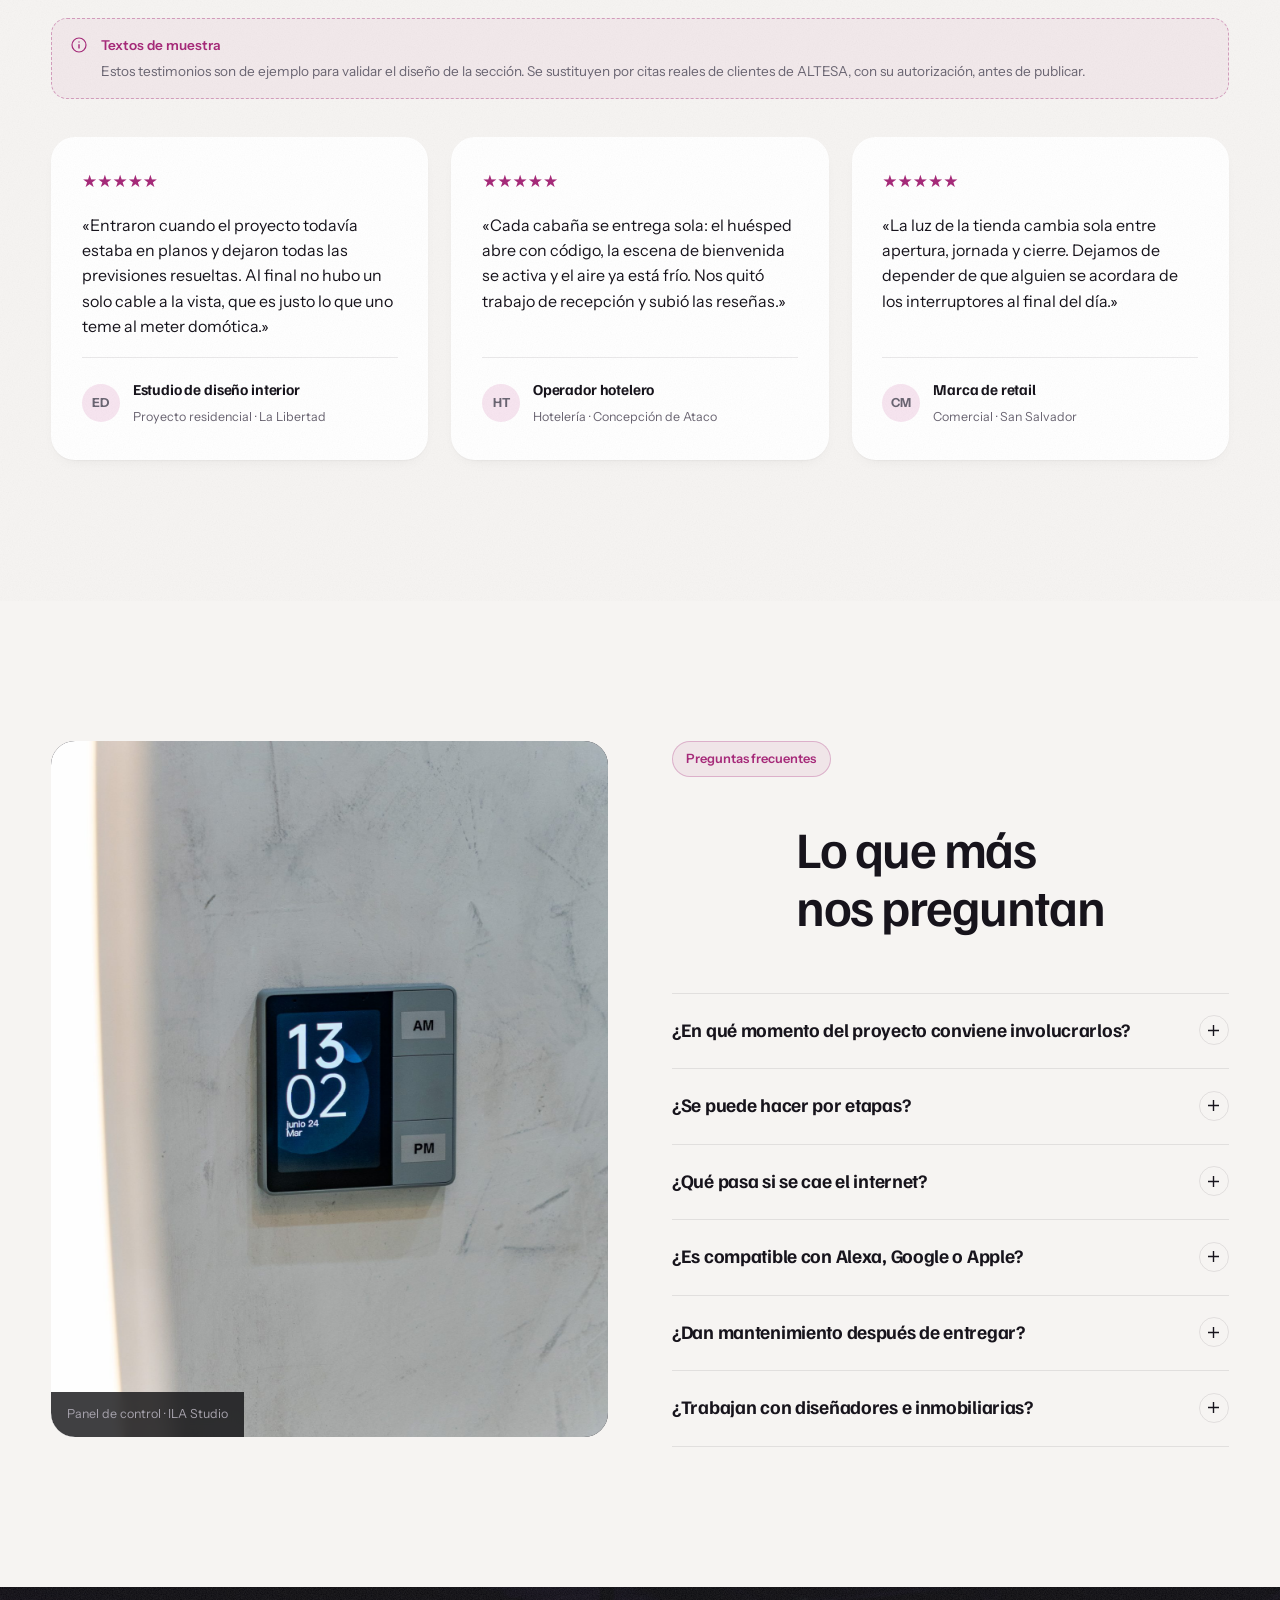
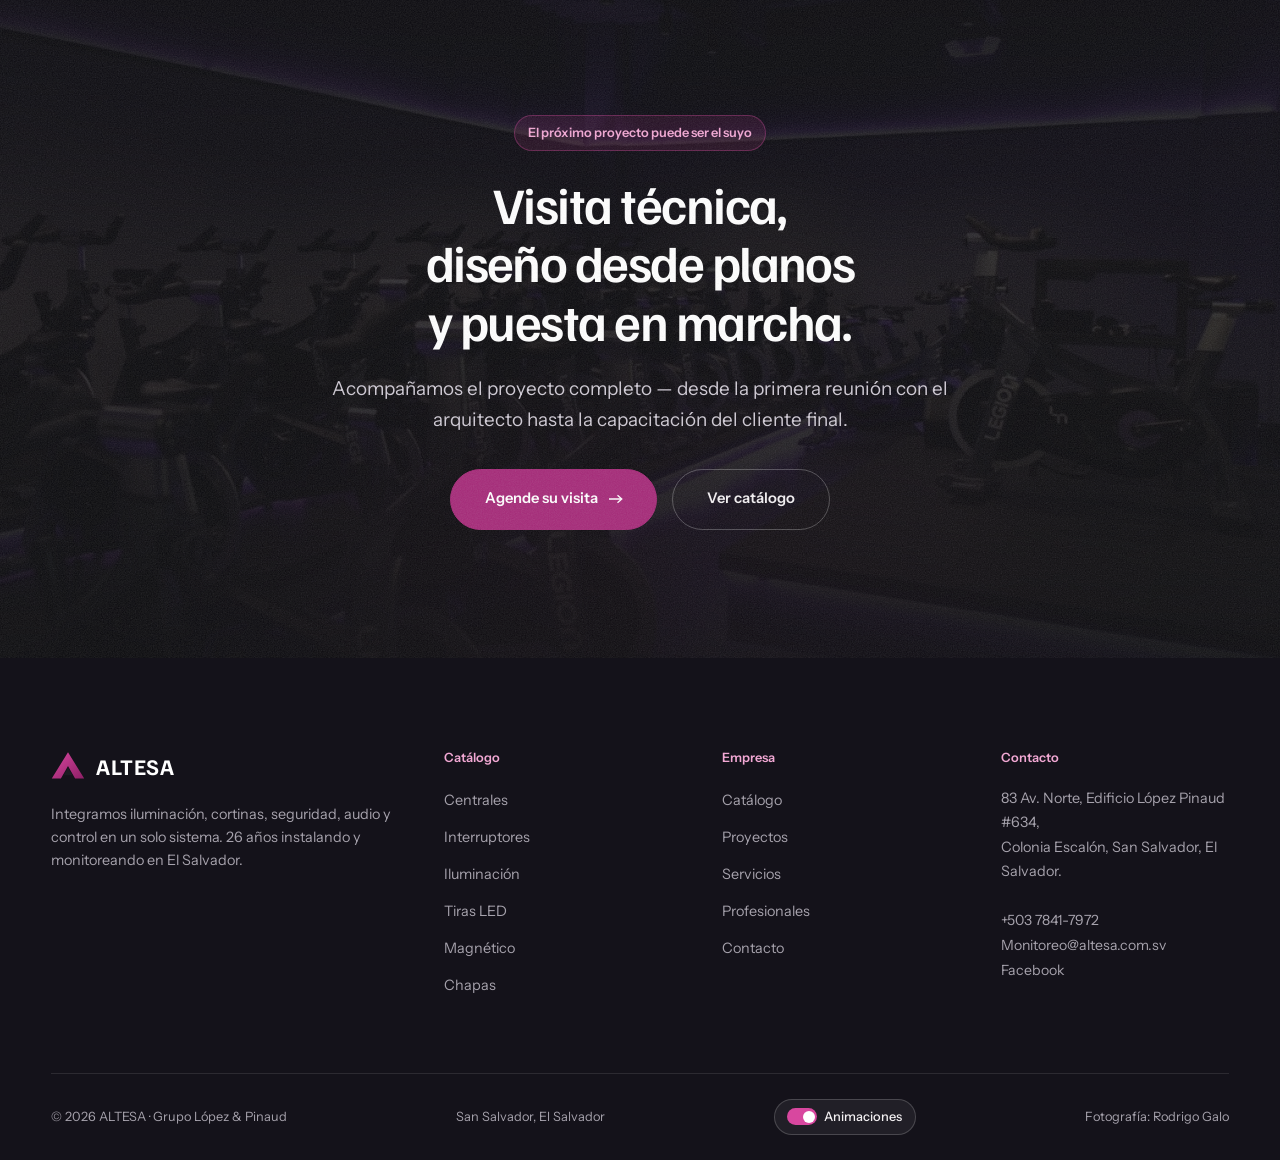
==== commit d4634aad: "Vitrina por secciones del catálogo y botones de entrada en el sitio La vitrina deja de ser un produc" ====
--- a/public/index.html
+++ b/public/index.html
@@ -8,7 +8,7 @@
 <link rel="preconnect" href="https://fonts.googleapis.com">
 <link rel="preconnect" href="https://fonts.gstatic.com" crossorigin>
 <link href="https://fonts.googleapis.com/css2?family=Familjen+Grotesk:wght@400;500;600;700&family=Instrument+Sans:wght@400;500;600&family=Azeret+Mono:wght@400;500&display=swap" rel="stylesheet">
-<link rel="stylesheet" href="assets/css/site.css?v=20260929-4">
+<link rel="stylesheet" href="assets/css/site.css?v=20260930-1">
 </head>
 <body>
 
@@ -87,8 +87,9 @@
   <div class="wrap wrap--wide">
     <div id="coverflow" tabindex="0" aria-label="Categorías del catálogo"></div>
   </div>
-  <div class="wrap center mt-l" data-mo>
+  <div class="wrap hero__acts mt-l" data-mo>
     <a class="btn btn--lg" href="catalogo.html"><span>Explorar los <span data-cifra="productos">91</span> productos</span><svg class="arw" width="14" height="10" viewBox="0 0 14 10" fill="none"><path d="M0 5h12M8.5 1.2 12.8 5 8.5 8.8" stroke="currentColor" stroke-width="1.3"/></svg></a>
+    <a class="btn btn--ghost btn--lg" href="reel.html"><svg width="11" height="12" viewBox="0 0 11 12" fill="none" aria-hidden="true"><path d="M1.2 1.2v9.6L9.8 6z" fill="currentColor"/></svg><span>Ver en video</span></a>
   </div>
 </section>
 
@@ -298,8 +299,8 @@
   </div>
 </section>
 
-<script src="assets/js/data-catalogo.js?v=20260929-4"></script>
-<script src="assets/js/data-proyectos.js?v=20260929-4"></script>
-<script src="assets/js/site.js?v=20260929-4"></script>
+<script src="assets/js/data-catalogo.js?v=20260930-1"></script>
+<script src="assets/js/data-proyectos.js?v=20260930-1"></script>
+<script src="assets/js/site.js?v=20260930-1"></script>
 </body>
 </html>
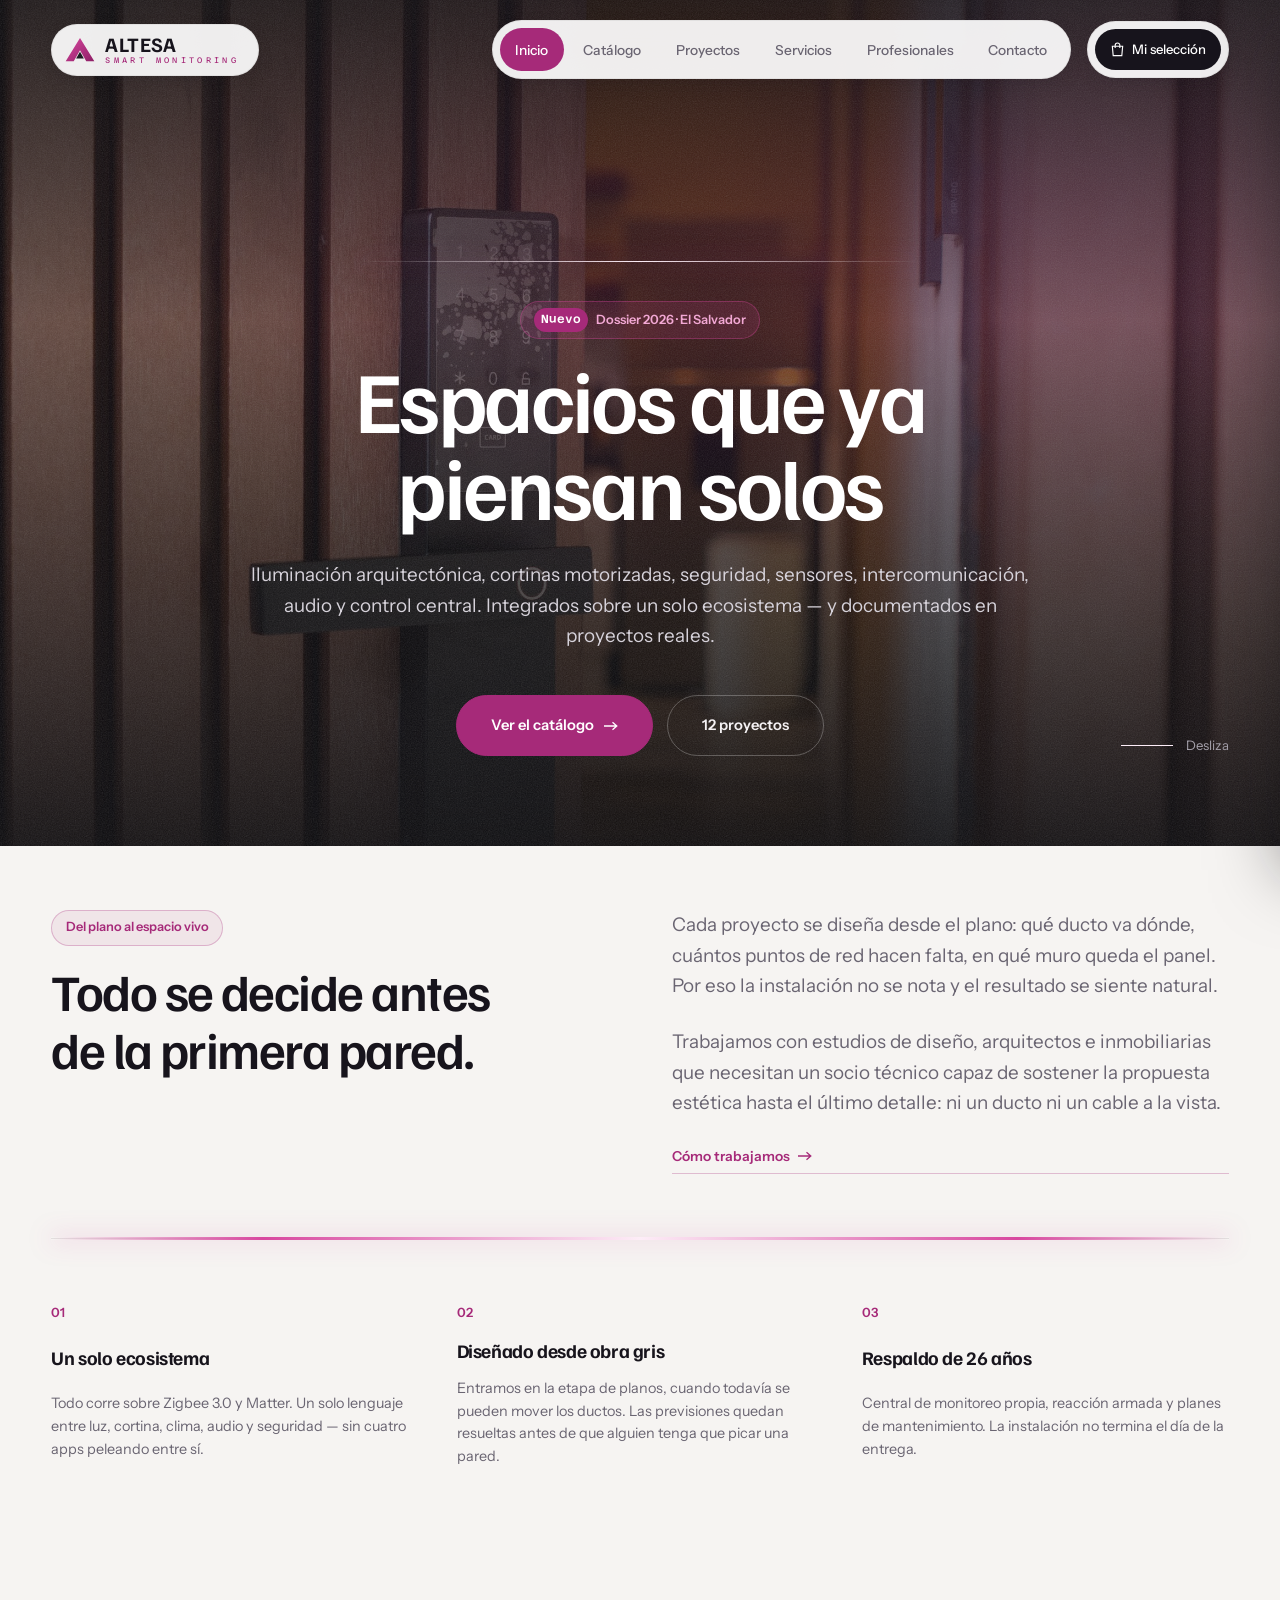
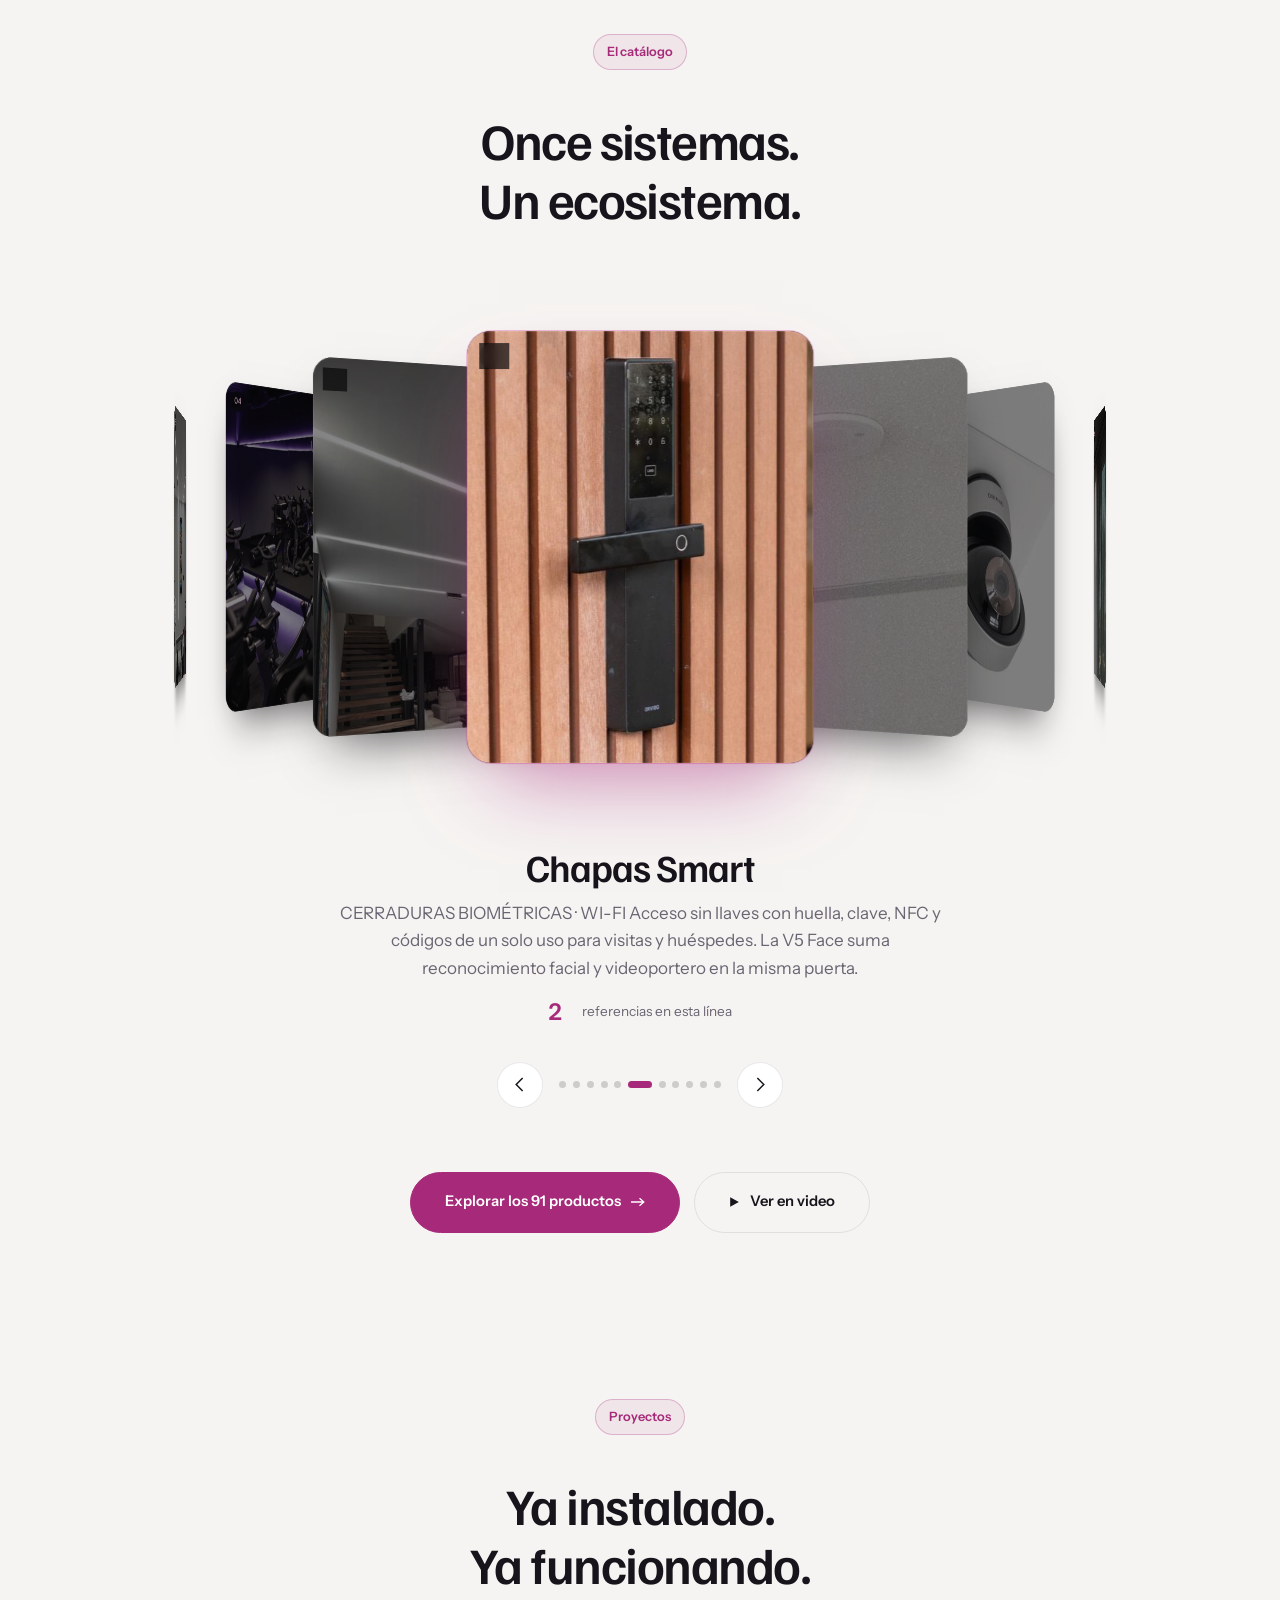
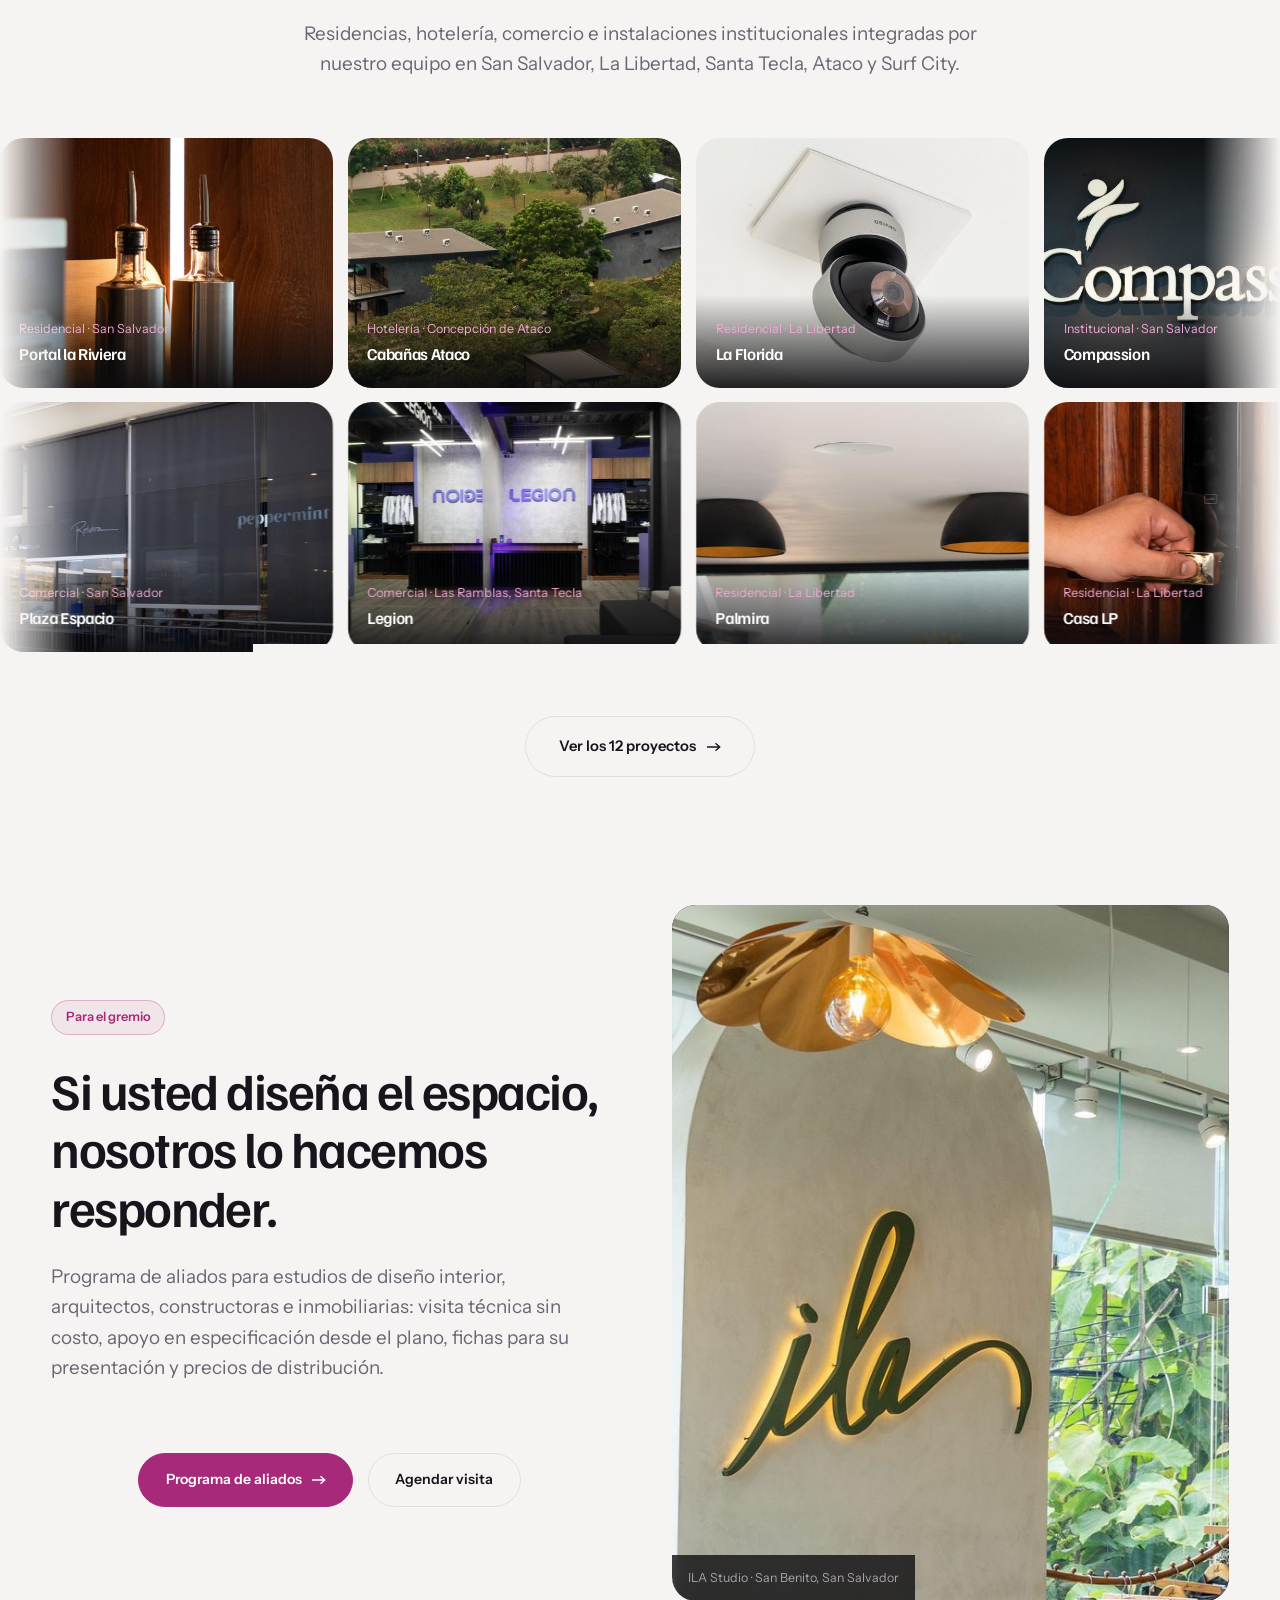
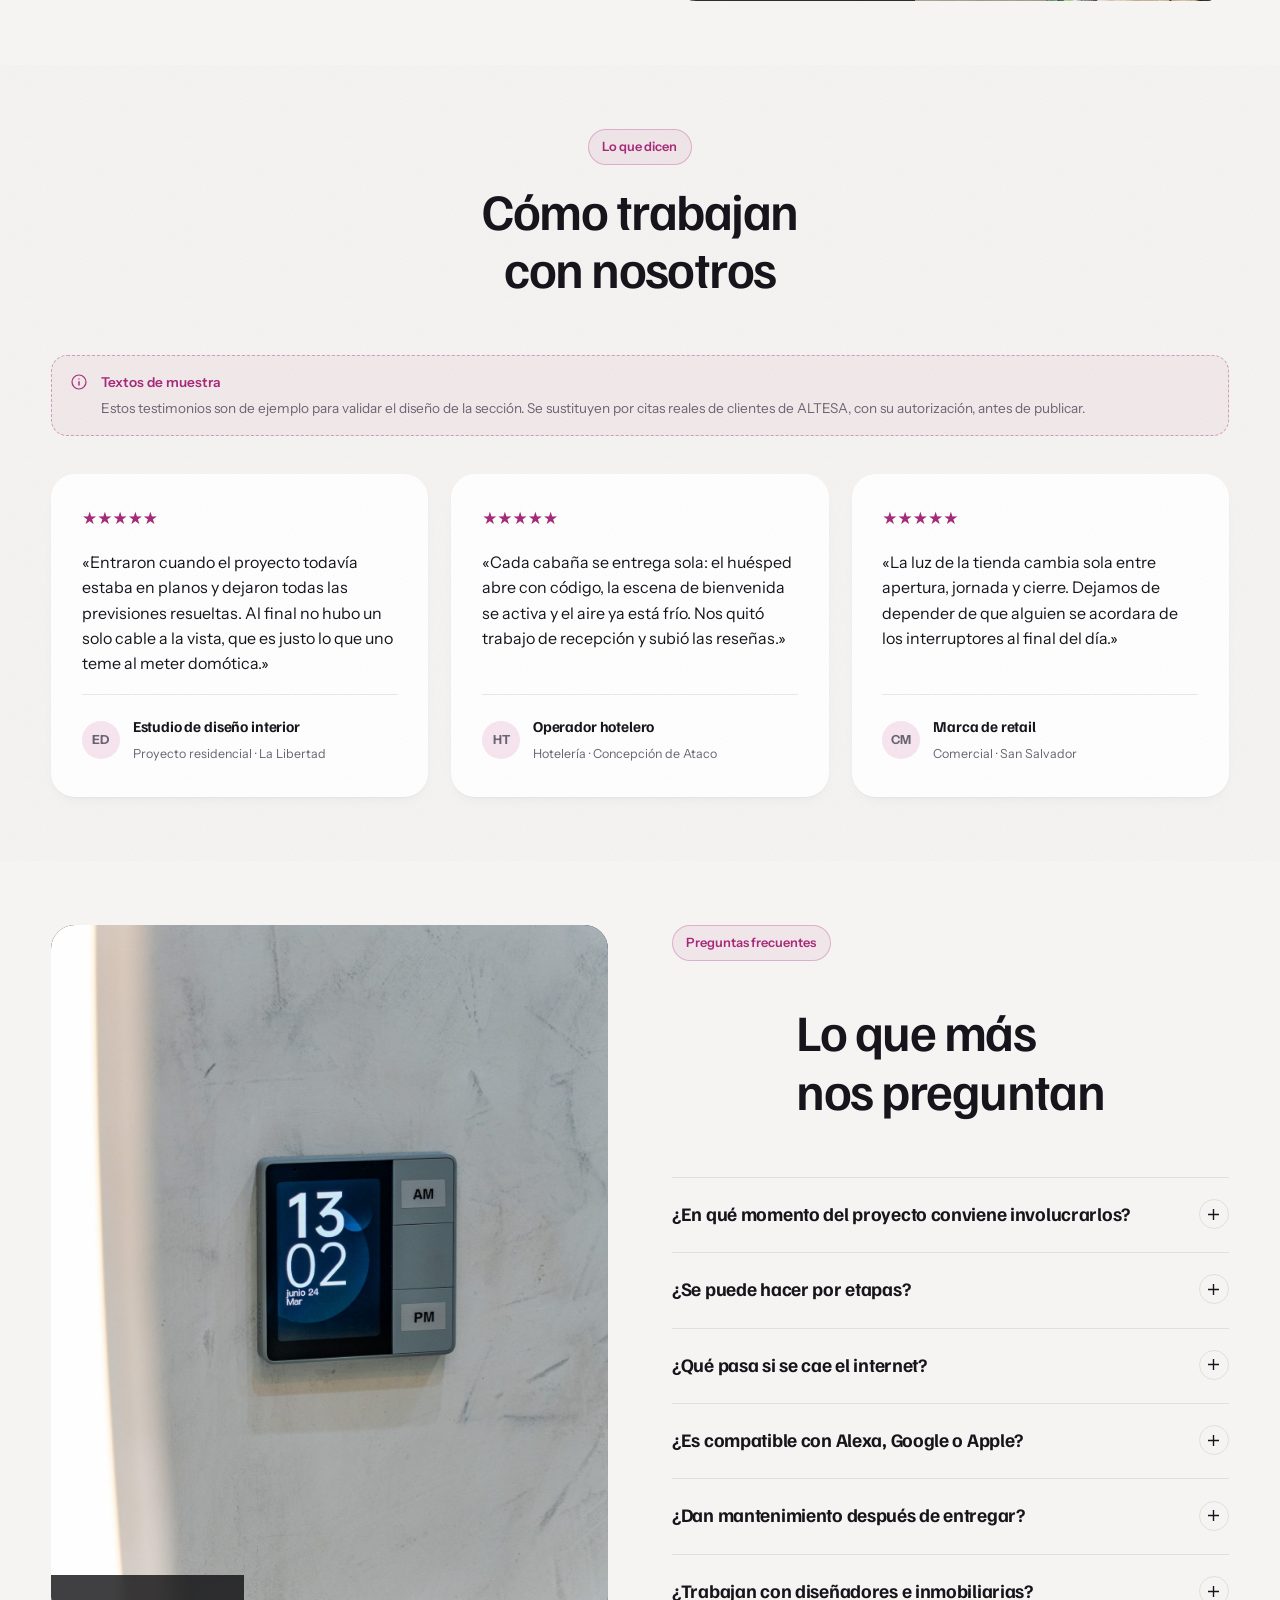
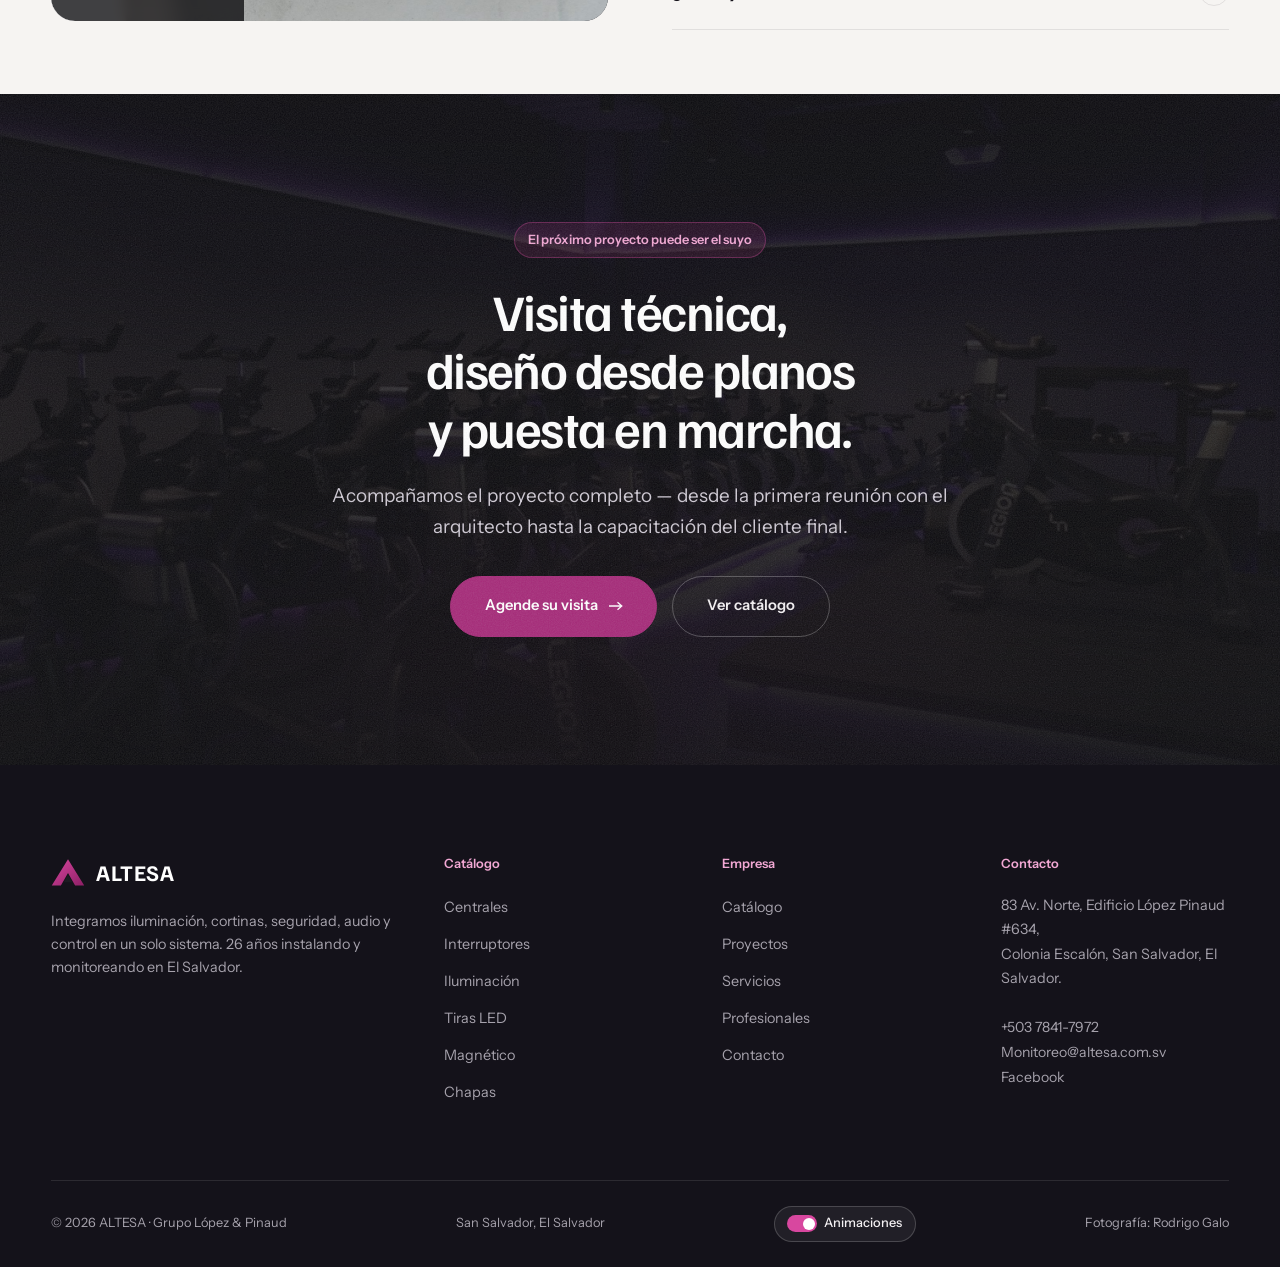
==== commit 8862fb30: "Quitar «En números» de portada y proyectos, y compactar secciones en escritorio - index.html: se eli" ====
--- a/public/index.html
+++ b/public/index.html
@@ -8,7 +8,7 @@
 <link rel="preconnect" href="https://fonts.googleapis.com">
 <link rel="preconnect" href="https://fonts.gstatic.com" crossorigin>
 <link href="https://fonts.googleapis.com/css2?family=Familjen+Grotesk:wght@400;500;600;700&family=Instrument+Sans:wght@400;500;600&family=Azeret+Mono:wght@400;500&display=swap" rel="stylesheet">
-<link rel="stylesheet" href="assets/css/site.css?v=20260930-1">
+<link rel="stylesheet" href="assets/css/site.css?v=20261015-2">
 </head>
 <body>
 
@@ -109,37 +109,7 @@
   </div>
 </section>
 
-<!-- ================= 05 · CONTADOR ================= -->
-<section class="section dark grain">
-  <div class="wrap">
-    <div class="shead center" data-mo-group="">
-      <p class="tagline">En números</p>
-      <h2 class="display d2 mt-s">Trayectoria que<br>se puede verificar</h2>
-    </div>
-  </div>
-  <div class="wrap">
-    <div class="counter">
-      <div class="cstat" data-mo>
-        <span class="cstat__v"><span class="odo" data-odo="26"></span></span>
-        <span class="cstat__lbl">Años operando en El Salvador</span>
-      </div>
-      <div class="cstat" data-mo>
-        <span class="cstat__v"><span class="odo" data-odo="12"></span></span>
-        <span class="cstat__lbl">Proyectos documentados</span>
-      </div>
-      <div class="cstat" data-mo>
-        <span class="cstat__v"><span class="odo" data-odo="47"></span></span>
-        <span class="cstat__lbl">Fotografías de obra propia</span>
-      </div>
-      <div class="cstat" data-mo>
-        <span class="cstat__v"><span class="odo" data-odo="24/7"></span></span>
-        <span class="cstat__lbl">Central de monitoreo propia</span>
-      </div>
-    </div>
-  </div>
-</section>
-
-<!-- ================= 06 · PROFESIONALES ================= -->
+<!-- ================= 05 · PROFESIONALES ================= -->
 <section class="section">
   <div class="wrap">
     <div class="split">
@@ -162,7 +132,7 @@
   </div>
 </section>
 
-<!-- ================= 07 · RESEÑAS ================= -->
+<!-- ================= 06 · RESEÑAS ================= -->
 <section class="section dark grain">
   <div class="wrap">
     <div class="shead">
@@ -206,7 +176,7 @@
   </div>
 </section>
 
-<!-- ================= 08 · PREGUNTAS ================= -->
+<!-- ================= 07 · PREGUNTAS ================= -->
 <section class="section">
   <div class="wrap">
     <div class="split split--top">
@@ -284,7 +254,7 @@
   </div>
 </section>
 
-<!-- ================= 09 · CTA ================= -->
+<!-- ================= 08 · CTA ================= -->
 <section class="cta cta--photo grain">
   <div class="cta__bg"><img class="par" data-par="40" src="img/proyectos/legion-04.jpg" alt=""></div>
   <div class="wrap cta__in" data-mo-group="">
@@ -299,8 +269,8 @@
   </div>
 </section>
 
-<script src="assets/js/data-catalogo.js?v=20260930-1"></script>
-<script src="assets/js/data-proyectos.js?v=20260930-1"></script>
-<script src="assets/js/site.js?v=20260930-1"></script>
+<script src="assets/js/data-catalogo.js?v=20261015-2"></script>
+<script src="assets/js/data-proyectos.js?v=20261015-2"></script>
+<script src="assets/js/site.js?v=20261015-2"></script>
 </body>
 </html>
--- a/public/assets/css/site.css
+++ b/public/assets/css/site.css
@@ -138,6 +138,9 @@
 .wrap--narrow{max-width:1080px}
 .section{padding-block:var(--sec)}
 .section--tight{padding-block:clamp(3rem,6vw,5.5rem)}
+/* En escritorio, 11vw llegaba a 160 px por lado: entre dos secciones quedaban
+   más de 300 px en blanco. El móvil conserva el ritmo original. */
+@media (min-width:900px){:root{--sec:clamp(4rem,5vw,5.5rem)}}
 
 .dark{background:var(--ink);color:var(--tx-light)}
 .dark .lead{color:var(--tx-light-2)}
@@ -888,21 +891,6 @@
 .motionbtn[aria-pressed="true"] i{background:var(--plum-2)}
 .motionbtn[aria-pressed="true"] i::after{transform:translateX(13px)}
 
-/* ---------- 22. Contador de dígitos rodantes (patrón Habitline) --------- */
-.counter{display:grid;grid-template-columns:repeat(auto-fit,minmax(min(100%,220px),1fr));gap:1px;background:var(--hair-dark)}
-.cstat{background:var(--ink);padding:clamp(1.8rem,3.4vw,3rem) clamp(1.2rem,2vw,2rem)}
-.cstat__v{display:flex;align-items:baseline;color:#fff;
-  font-family:var(--f-display);font-weight:700;letter-spacing:-.05em;line-height:1;
-  font-size:clamp(2.6rem,5.4vw,4.6rem)}
-.cstat__lbl{display:block;margin-top:1rem;font-family:var(--f-mono);font-size:.62rem;
-  letter-spacing:.2em;text-transform:uppercase;color:var(--tx-light-2);line-height:1.5}
-.odo{display:inline-flex}
-.odo__d{display:block;height:1em;overflow:hidden}
-.odo__r{display:block;transform:translateY(0);transition:transform 1.7s var(--mo-ease);
-  transition-delay:calc(var(--k,0) * 60ms)}
-.odo__r i{display:block;height:1em;font-style:normal;font-variant-numeric:tabular-nums}
-.odo__fix{display:block;height:1em}
-
 /* ---------- 23. Acordeón de preguntas ----------------------------------- */
 .acc{border-top:1px solid var(--hair-light)}
 .dark .acc{border-top-color:var(--hair-dark)}
@@ -1075,11 +1063,6 @@
 .svc{border-radius:var(--radius-lg);box-shadow:var(--sh-1);background:var(--paper)}
 .svc:hover{background:var(--paper);box-shadow:var(--sh-2)}
 
-.counter{gap:clamp(.7rem,1.2vw,1.1rem);background:none}
-.cstat{background:var(--paper);border-radius:var(--radius-lg);box-shadow:var(--sh-1);text-align:center}
-.cstat__v{color:var(--plum);justify-content:center}
-.cstat__lbl{color:var(--tx-mid)}
-
 .stats{gap:clamp(.7rem,1.2vw,1.1rem);background:none}
 .stat{background:var(--paper);border-radius:var(--radius-lg);box-shadow:var(--sh-1);text-align:center}
 .stat b{color:var(--plum)}
@@ -1152,7 +1135,7 @@
    ========================================================================= */
 
 .chip,.filters__lbl,.filters__count,.filters__clear,.badge,.tagline,
-.nav a,.btn,.selbtn,.linkline,.pcard__cat,.cstat__lbl,.stat span,
+.nav a,.btn,.selbtn,.linkline,.pcard__cat,.stat span,
 .cat__count,.cat__n,.pillar__n,.rev__who span,.prow__meta,.mtile__cap span,
 .field label,.acc__q,.hero__meta span,.hero__scroll,.ftr h4,.ftr__bot,
 .drawer__hd h2,.dt__h4,.tag,.sw span,.sel__item small,.figure figcaption,
@@ -1180,7 +1163,7 @@
 .pcard__cat{font-size:.75rem;font-weight:600}
 .pcard h3{font-size:1.05rem}
 .pcard p{font-size:.88rem}
-.cstat__lbl,.stat span{font-size:.86rem;line-height:1.45}
+.stat span{font-size:.86rem;line-height:1.45}
 .cat__count{font-size:.82rem;font-weight:500}
 .cat__n,.pillar__n{font-size:.8rem;font-weight:600;letter-spacing:.02em}
 .rev__who span,.sel__item small{font-size:.78rem}
@@ -1203,10 +1186,10 @@
 .empty b{font-size:1.6rem}
 
 /* La mono se queda solo donde aporta: SKU y ficha técnica */
-.dt__sku,.spec dt,.odo,.cstat__v,.stat b{font-family:var(--f-mono)}
+.dt__sku,.spec dt,.stat b{font-family:var(--f-mono)}
 .dt__sku{font-size:.78rem;letter-spacing:.04em;text-transform:none}
 .spec dt{font-size:.78rem;letter-spacing:.02em;text-transform:none}
-.cstat__v,.stat b{font-family:var(--f-display)}
+.stat b{font-family:var(--f-display)}
 
 /* =========================================================================
    26b. VARIANTES DE PRODUCTO — un artículo, varios modelos
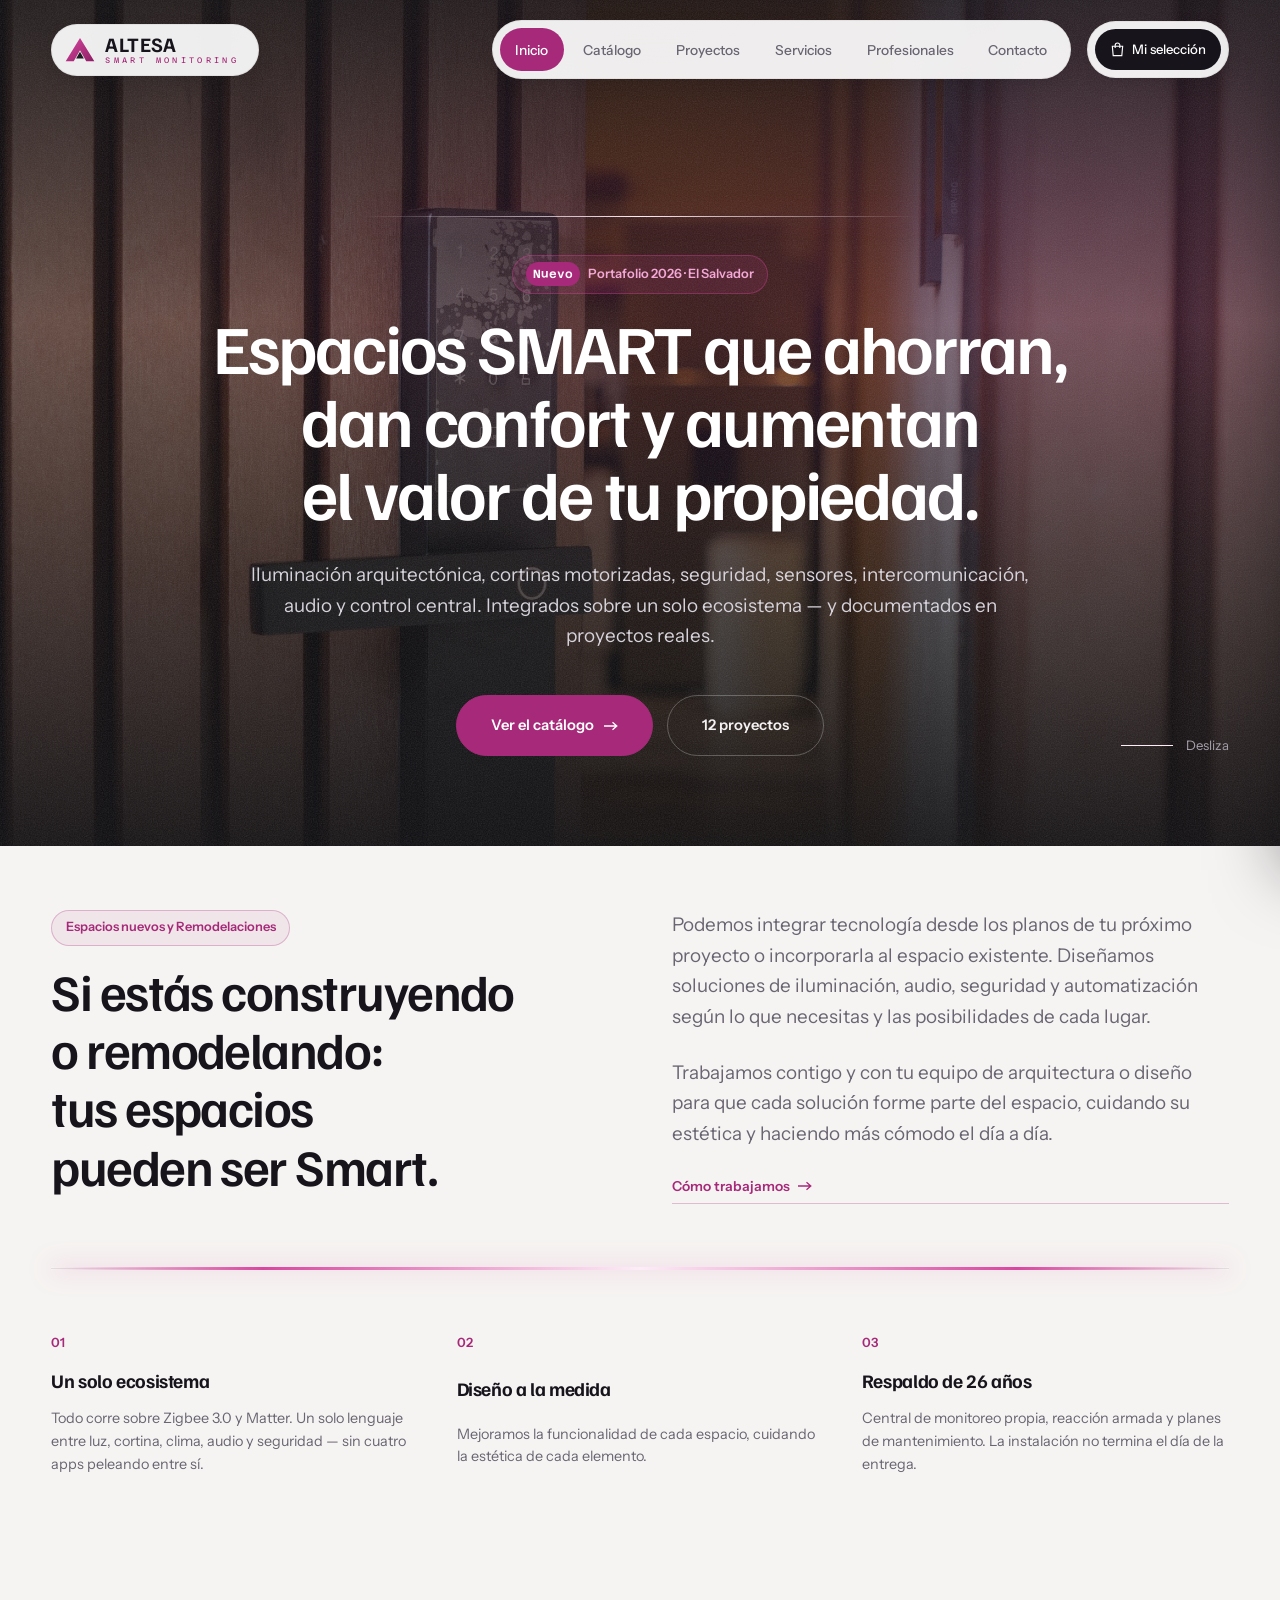
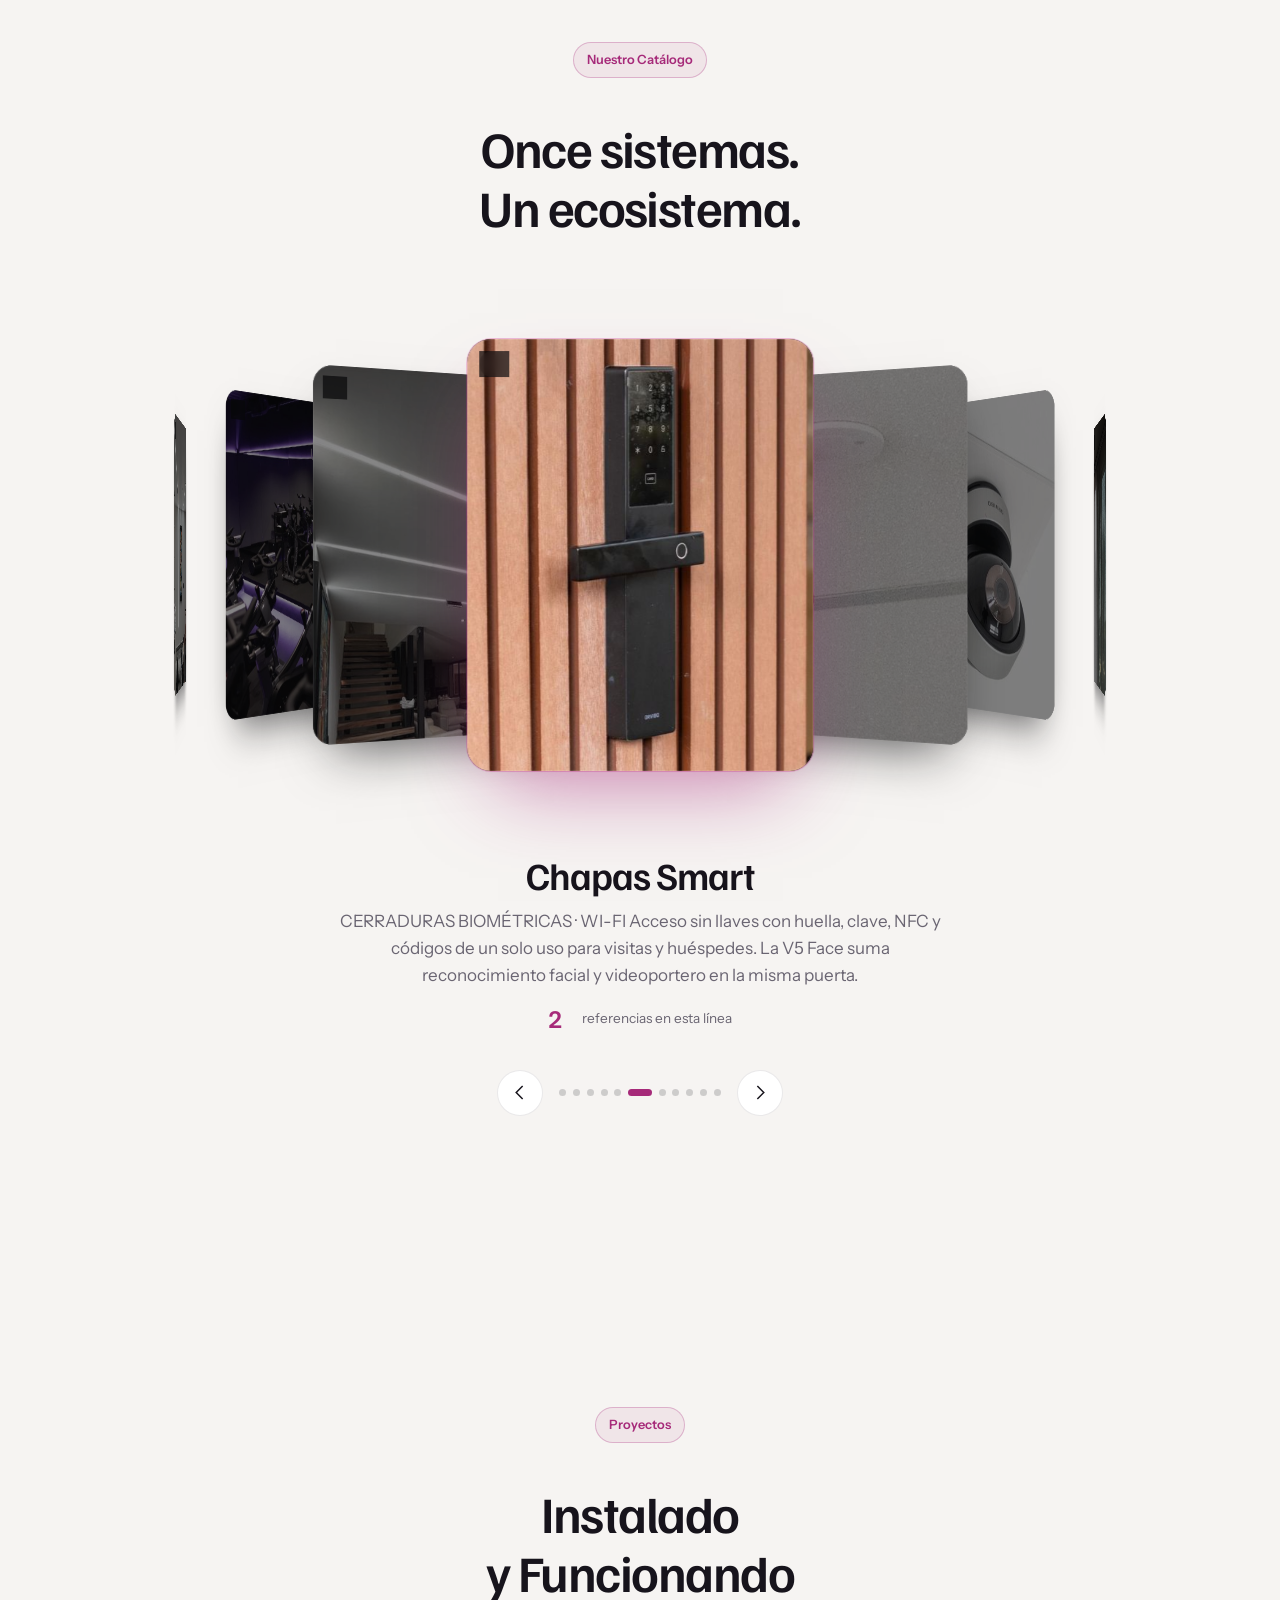
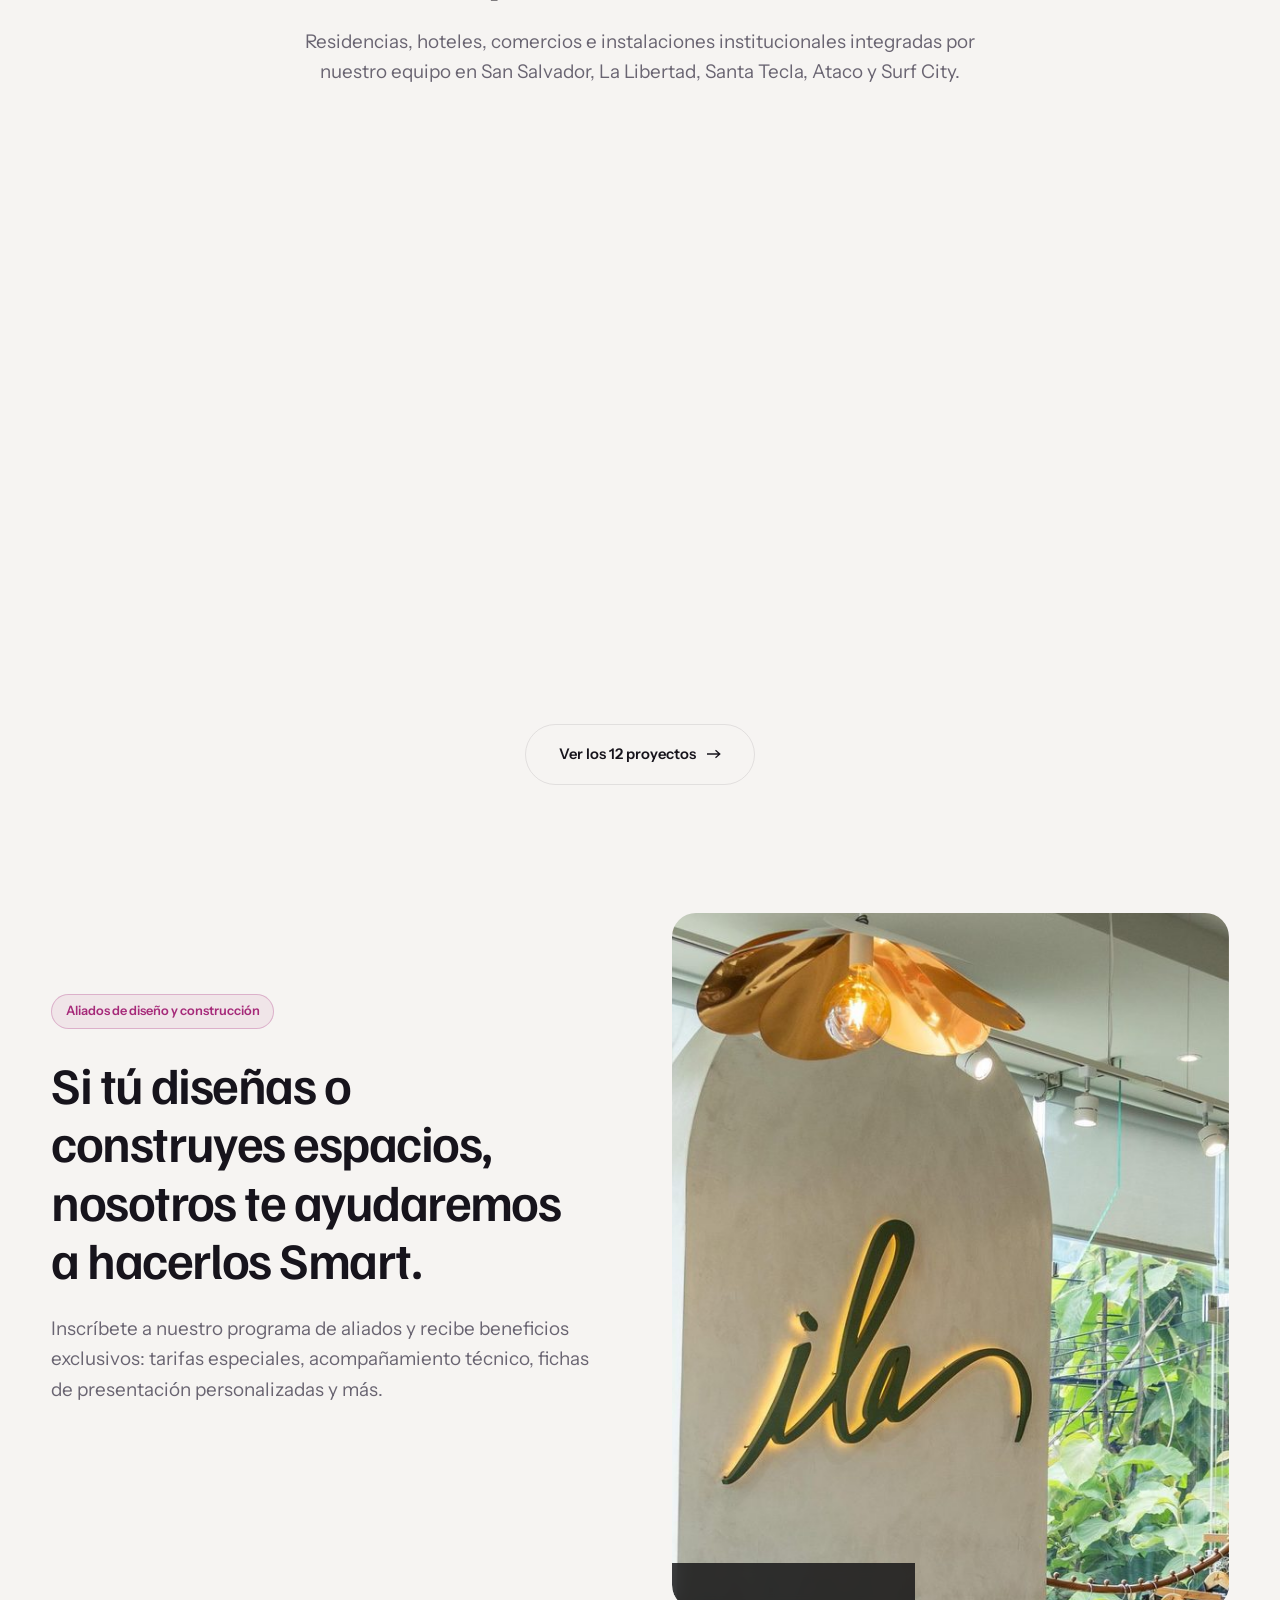
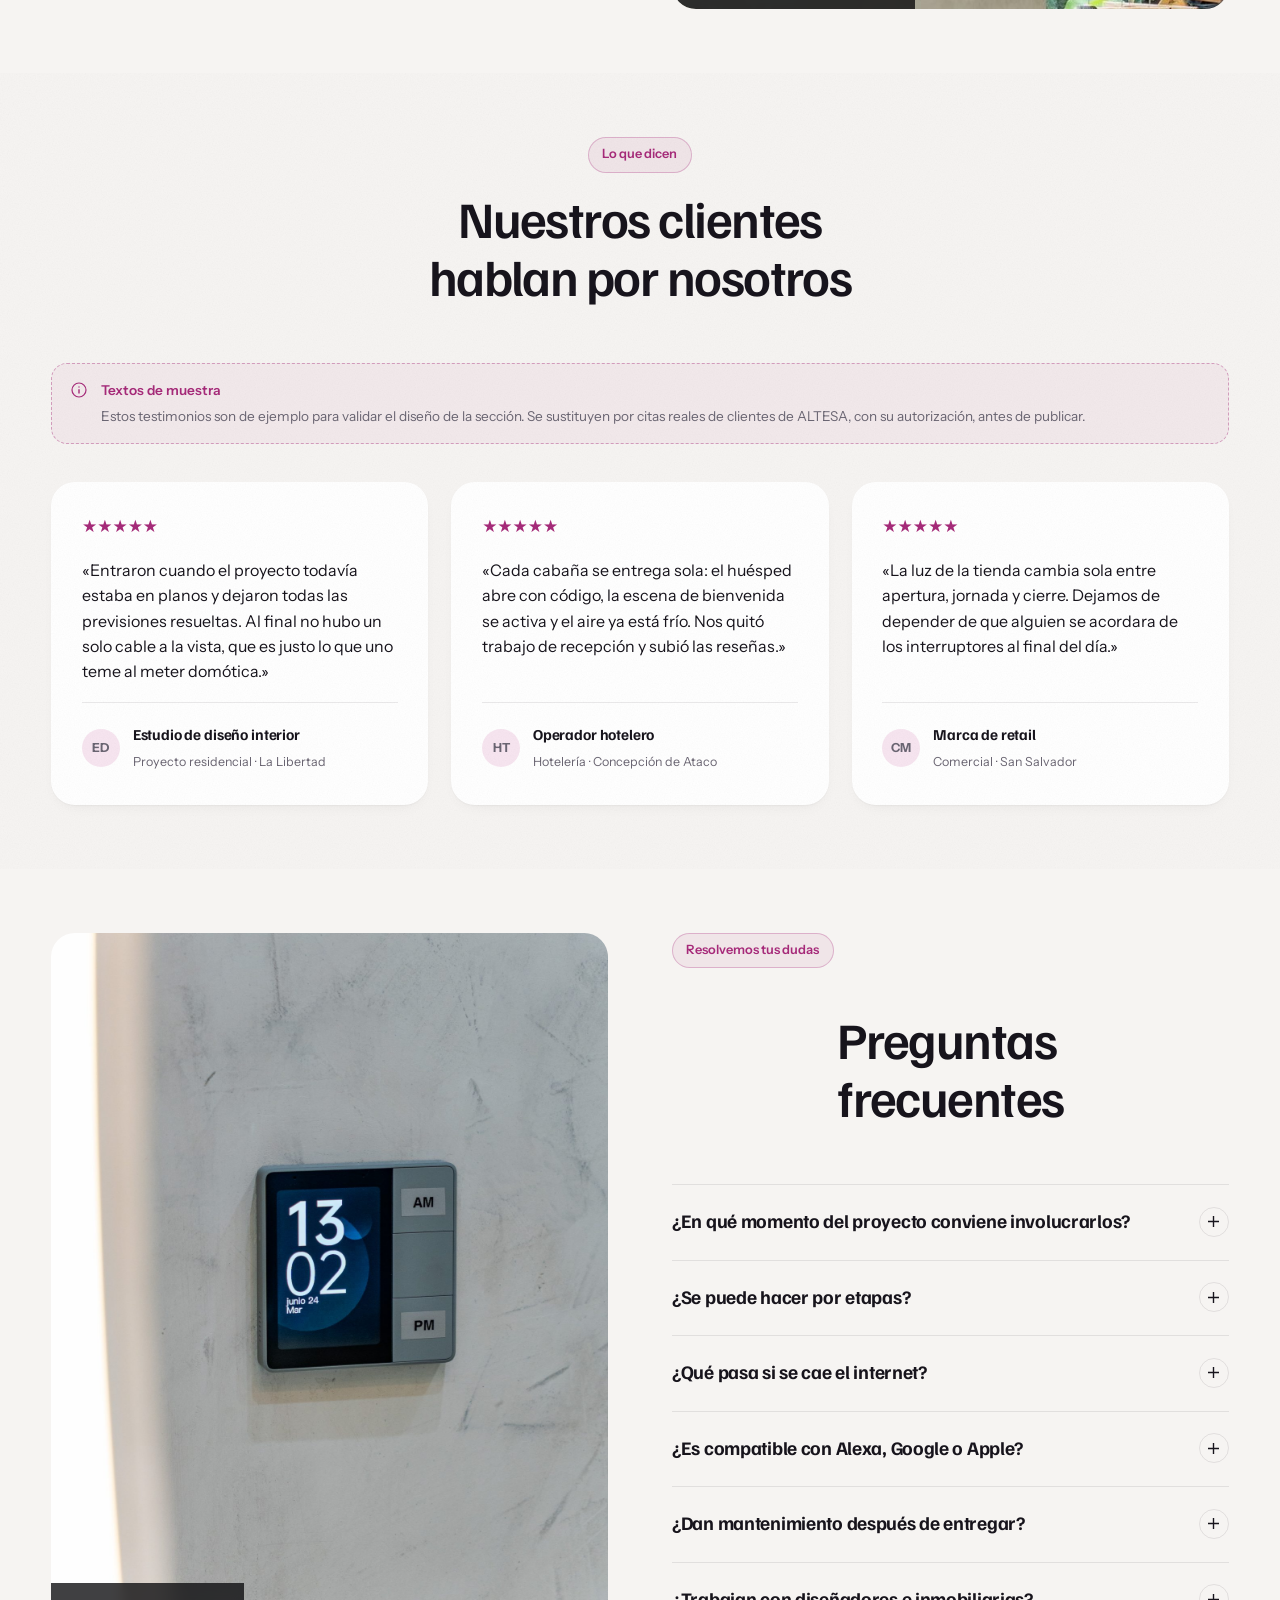
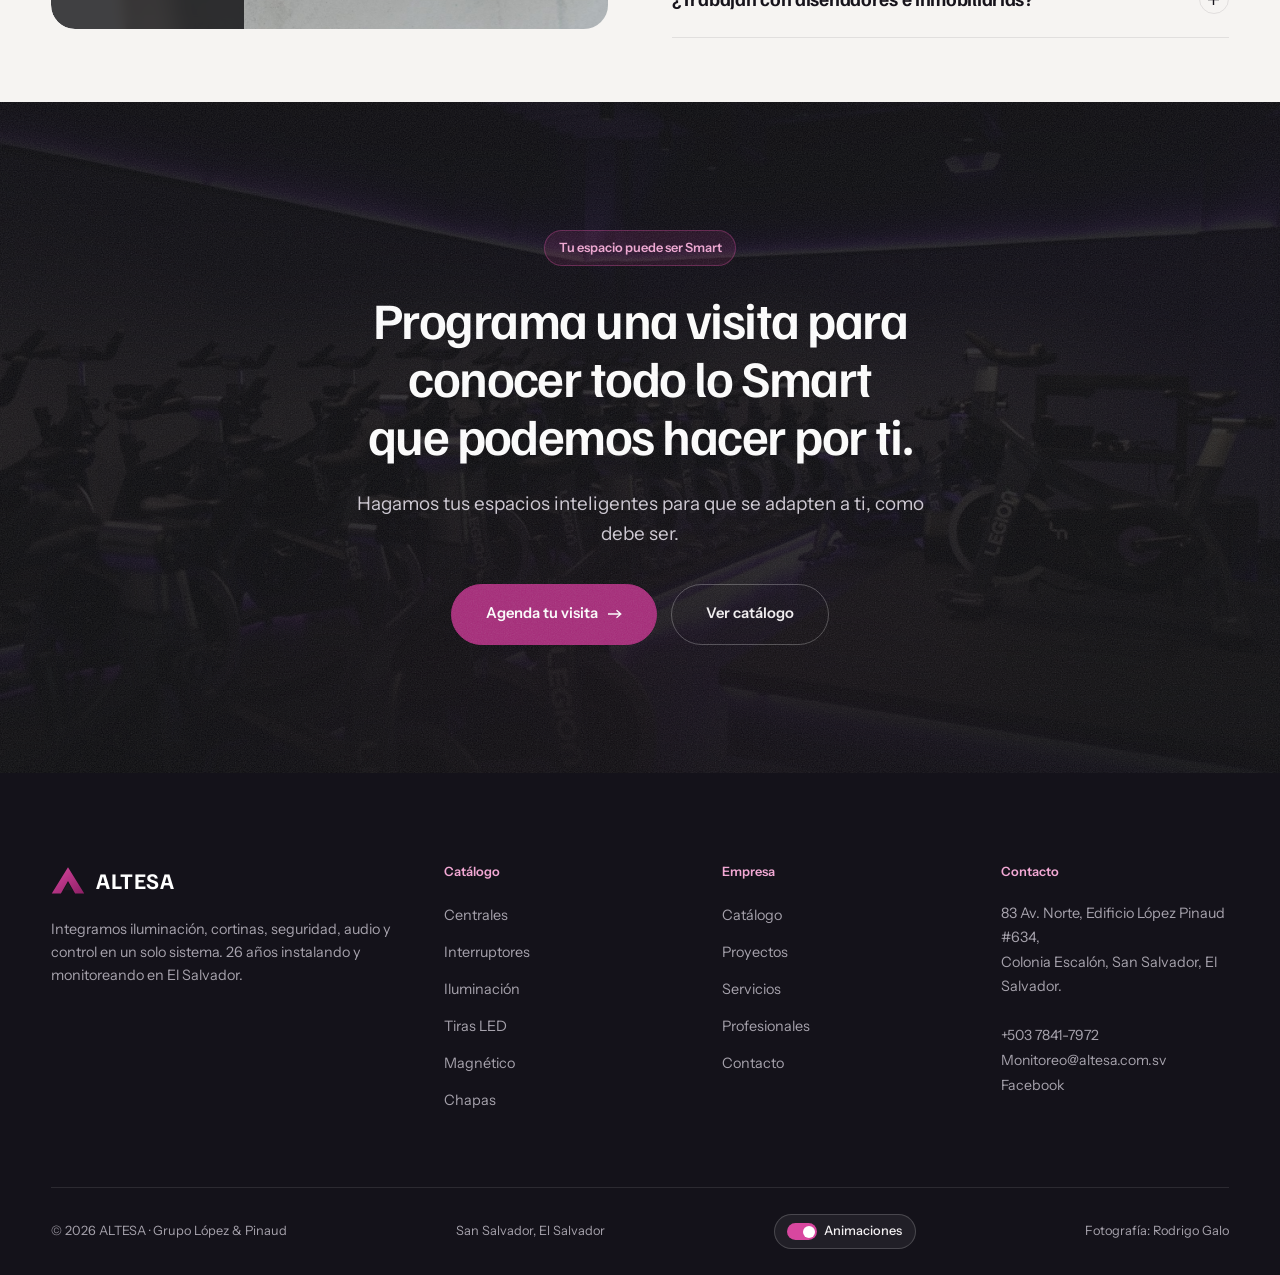
==== commit f0a742b3: "Portada: ronda 1 de ajustes de copy de ALTESA Textos de las 8 pantallas de inicio según las notas de" ====
--- a/public/index.html
+++ b/public/index.html
@@ -8,7 +8,7 @@
 <link rel="preconnect" href="https://fonts.googleapis.com">
 <link rel="preconnect" href="https://fonts.gstatic.com" crossorigin>
 <link href="https://fonts.googleapis.com/css2?family=Familjen+Grotesk:wght@400;500;600;700&family=Instrument+Sans:wght@400;500;600&family=Azeret+Mono:wght@400;500&display=swap" rel="stylesheet">
-<link rel="stylesheet" href="assets/css/site.css?v=20261015-2">
+<link rel="stylesheet" href="assets/css/site.css?v=20261105-1">
 </head>
 <body>
 
@@ -20,8 +20,8 @@
   <div class="wrap hero__in">
     <div class="hero__beam"></div>
     <div data-mo-group="">
-      <p class="tagline"><b>Nuevo</b> Dossier 2026 · El Salvador</p>
-      <h1 class="display d1 mt-s">Espacios que ya piensan solos</h1>
+      <p class="tagline"><b>Nuevo</b> Portafolio 2026 · El Salvador</p>
+      <h1 class="display d1 h-long mt-s">Espacios SMART que ahorran, dan confort y aumentan el valor de tu propiedad.</h1>
       <p class="lead">Iluminación arquitectónica, cortinas motorizadas, seguridad, sensores, intercomunicación,
         audio y control central. Integrados sobre un solo ecosistema — y documentados en proyectos reales.</p>
       <div class="hero__acts">
@@ -38,14 +38,14 @@
   <div class="wrap">
     <div class="split split--top">
       <div data-mo-group="">
-        <p class="tagline">Del plano al espacio vivo</p>
-        <h2 class="display d2 mt-s">Todo se decide antes<br>de la primera pared.</h2>
+        <p class="tagline">Espacios nuevos y Remodelaciones</p>
+        <h2 class="display d2 mt-s">Si estás construyendo o remodelando: tus espacios pueden ser Smart.</h2>
       </div>
       <div class="stack" data-mo-group="">
-        <p class="lead">Cada proyecto se diseña desde el plano: qué ducto va dónde, cuántos puntos de red hacen falta,
-          en qué muro queda el panel. Por eso la instalación no se nota y el resultado se siente natural.</p>
-        <p class="lead">Trabajamos con estudios de diseño, arquitectos e inmobiliarias que necesitan un socio técnico
-          capaz de sostener la propuesta estética hasta el último detalle: ni un ducto ni un cable a la vista.</p>
+        <p class="lead">Podemos integrar tecnología desde los planos de tu próximo proyecto o incorporarla al espacio existente.
+          Diseñamos soluciones de iluminación, audio, seguridad y automatización según lo que necesitas y las posibilidades de cada lugar.</p>
+        <p class="lead">Trabajamos contigo y con tu equipo de arquitectura o diseño para que cada solución forme parte del espacio,
+          cuidando su estética y haciendo más cómodo el día a día.</p>
         <a class="linkline" href="servicios.html" style="color:var(--plum)">Cómo trabajamos
           <svg class="arw" width="14" height="10" viewBox="0 0 14 10" fill="none"><path d="M0 5h12M8.5 1.2 12.8 5 8.5 8.8" stroke="currentColor" stroke-width="1.3"/></svg></a>
       </div>
@@ -62,9 +62,8 @@
       </div>
       <div class="pillar">
         <span class="pillar__n">02</span>
-        <h3>Diseñado desde obra gris</h3>
-        <p>Entramos en la etapa de planos, cuando todavía se pueden mover los ductos. Las previsiones quedan resueltas antes de que
-          alguien tenga que picar una pared.</p>
+        <h3>Diseño a la medida</h3>
+        <p>Mejoramos la funcionalidad de cada espacio, cuidando la estética de cada elemento.</p>
       </div>
       <div class="pillar">
         <span class="pillar__n">03</span>
@@ -80,7 +79,7 @@
 <section class="section sec-full" id="catalogo">
   <div class="wrap">
     <div class="shead" data-mo-group="">
-      <p class="tagline">El catálogo</p>
+      <p class="tagline">Nuestro Catálogo</p>
       <h2 class="display d2 mt-s">Once sistemas.<br>Un ecosistema.</h2>
     </div>
   </div>
@@ -98,8 +97,8 @@
   <div class="wrap">
     <div class="shead" data-mo-group="">
       <p class="tagline">Proyectos</p>
-      <h2 class="display d2 mt-s">Ya instalado.<br>Ya funcionando.</h2>
-      <p class="lead">Residencias, hotelería, comercio e instalaciones institucionales integradas por nuestro equipo
+      <h2 class="display d2 mt-s">Instalado<br>y Funcionando</h2>
+      <p class="lead">Residencias, hoteles, comercios e instalaciones institucionales integradas por nuestro equipo
         en San Salvador, La Libertad, Santa Tecla, Ataco y Surf City.</p>
     </div>
   </div>
@@ -114,11 +113,10 @@
   <div class="wrap">
     <div class="split">
       <div class="stack" data-mo-group="">
-        <p class="tagline">Para el gremio</p>
-        <h2 class="display d2">Si usted diseña el espacio,<br>nosotros lo hacemos responder.</h2>
-        <p class="lead">Programa de aliados para estudios de diseño interior, arquitectos, constructoras
-          e inmobiliarias: visita técnica sin costo, apoyo en especificación desde el plano,
-          fichas para su presentación y precios de distribución.</p>
+        <p class="tagline">Aliados de diseño y construcción</p>
+        <h2 class="display d2">Si tú diseñas o construyes espacios, nosotros te ayudaremos a hacerlos Smart.</h2>
+        <p class="lead">Inscríbete a nuestro programa de aliados y recibe beneficios exclusivos: tarifas especiales,
+          acompañamiento técnico, fichas de presentación personalizadas y más.</p>
         <div class="hero__acts">
           <a class="btn" href="profesionales.html"><span>Programa de aliados</span><svg class="arw" width="14" height="10" viewBox="0 0 14 10" fill="none"><path d="M0 5h12M8.5 1.2 12.8 5 8.5 8.8" stroke="currentColor" stroke-width="1.3"/></svg></a>
           <a class="btn btn--ghost" href="contacto.html"><span>Agendar visita</span></a>
@@ -139,7 +137,7 @@
       <div class="shead__top">
         <div data-mo-group="">
           <p class="tagline">Lo que dicen</p>
-          <h2 class="display d2 mt-s">Cómo trabajan<br>con nosotros</h2>
+          <h2 class="display d2 mt-s">Nuestros clientes<br>hablan por nosotros</h2>
         </div>
       </div>
     </div>
@@ -188,8 +186,8 @@
 
       <div>
     <div class="shead" style="justify-items:start;text-align:left" data-mo-group="">
-      <p class="tagline">Preguntas frecuentes</p>
-      <h2 class="display d2 mt-s">Lo que más<br>nos preguntan</h2>
+      <p class="tagline">Resolvemos tus dudas</p>
+      <h2 class="display d2 mt-s">Preguntas<br>frecuentes</h2>
     </div>
 
     <div class="acc" data-solo data-mo>
@@ -258,19 +256,18 @@
 <section class="cta cta--photo grain">
   <div class="cta__bg"><img class="par" data-par="40" src="img/proyectos/legion-04.jpg" alt=""></div>
   <div class="wrap cta__in" data-mo-group="">
-    <p class="tagline">El próximo proyecto puede ser el suyo</p>
-    <h2 class="display d2">Visita técnica,<br>diseño desde planos<br>y puesta en marcha.</h2>
-    <p class="lead">Acompañamos el proyecto completo — desde la primera reunión con el arquitecto
-      hasta la capacitación del cliente final.</p>
+    <p class="tagline">Tu espacio puede ser Smart</p>
+    <h2 class="display d2 h-long">Programa una visita para conocer todo lo Smart que podemos hacer por ti.</h2>
+    <p class="lead">Hagamos tus espacios inteligentes para que se adapten a ti, como debe ser.</p>
     <div class="cta__acts">
-      <a class="btn btn--lg" href="contacto.html"><span>Agende su visita</span><svg class="arw" width="14" height="10" viewBox="0 0 14 10" fill="none"><path d="M0 5h12M8.5 1.2 12.8 5 8.5 8.8" stroke="currentColor" stroke-width="1.3"/></svg></a>
+      <a class="btn btn--lg" href="contacto.html"><span>Agenda tu visita</span><svg class="arw" width="14" height="10" viewBox="0 0 14 10" fill="none"><path d="M0 5h12M8.5 1.2 12.8 5 8.5 8.8" stroke="currentColor" stroke-width="1.3"/></svg></a>
       <a class="btn btn--ghost btn--lg" href="catalogo.html"><span>Ver catálogo</span></a>
     </div>
   </div>
 </section>
 
-<script src="assets/js/data-catalogo.js?v=20261015-2"></script>
-<script src="assets/js/data-proyectos.js?v=20261015-2"></script>
-<script src="assets/js/site.js?v=20261015-2"></script>
+<script src="assets/js/data-catalogo.js?v=20261105-1"></script>
+<script src="assets/js/data-proyectos.js?v=20261105-1"></script>
+<script src="assets/js/site.js?v=20261105-1"></script>
 </body>
 </html>
--- a/public/assets/css/site.css
+++ b/public/assets/css/site.css
@@ -1356,3 +1356,9 @@
 .center{text-align:center;justify-items:center}
 .hide-sm{display:initial}
 @media (max-width:720px){.hide-sm{display:none}}
+
+/* ---------- 30. Titulares de frase completa ------------------------------
+   La portada y el cierre de inicio llevan una oración entera, no un eslogan
+   de tres palabras: se les da más ancho y un cuerpo algo menor. */
+.hero h1.h-long{max-width:22ch;font-size:clamp(2.2rem,5.4vw,4.7rem);line-height:1.06}
+.cta h2.h-long{max-width:22ch}
